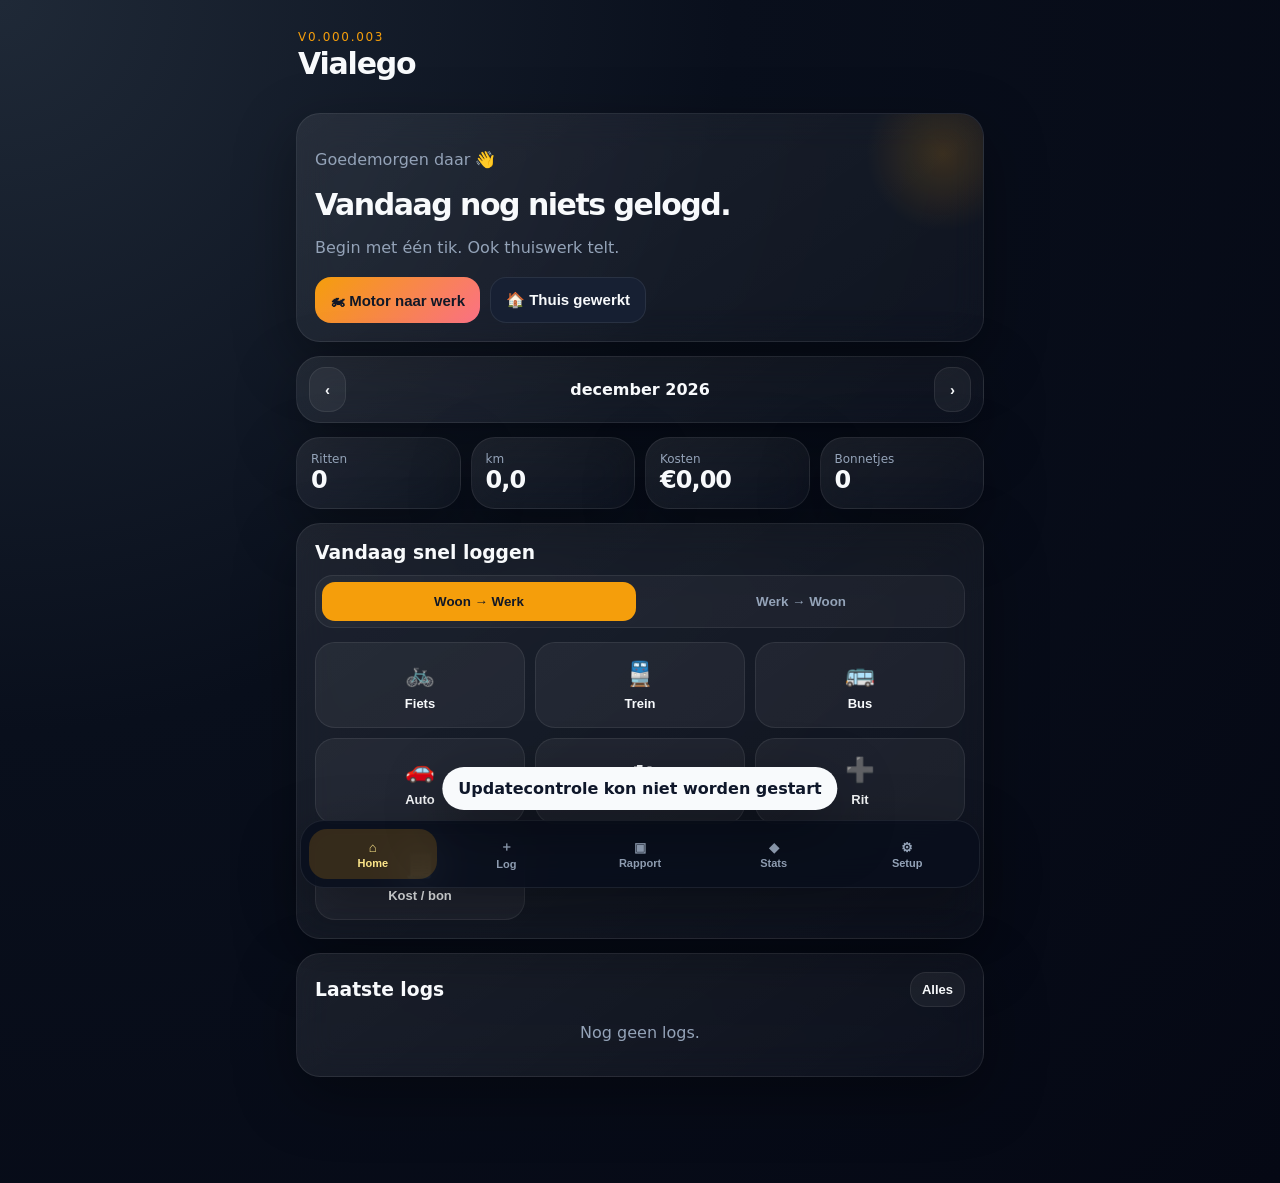
==== index.html @ 7c4173d1 "one before going to bed" ====
<!doctype html>
<html lang="nl">
<head>
  <meta charset="utf-8">
  <meta name="viewport" content="width=device-width, initial-scale=1, viewport-fit=cover">
  <meta name="theme-color" content="#111827">
  <meta name="mobile-web-app-capable" content="yes">
  <meta name="apple-mobile-web-app-capable" content="yes">
  <meta name="apple-mobile-web-app-status-bar-style" content="black-translucent">
  <meta name="apple-mobile-web-app-title" content="Vialego">
  <title>Vialego · v0.000.003</title>
  <link rel="manifest" href="manifest.json">
  <link rel="apple-touch-icon" href="icon-192-v003b.png">
  <link rel="stylesheet" href="styles.css">
</head>
<body>
  <div id="app" class="app-shell">
    <header class="topbar">
      <div>
        <p class="eyebrow">v0.000.003</p>
        <h1>Vialego</h1>
      </div>
      <button id="installBtn" class="ghost small hidden">Installeer</button>
    </header>

    <div id="updateBanner" class="update-banner hidden" role="status" aria-live="polite">
      <div><strong>Nieuwe versie beschikbaar</strong><span>Herlaad Vialego om de update te installeren.</span></div>
      <button id="applyUpdate" class="primary small" type="button">Nu updaten</button>
    </div>

    <main>
      <section id="screen-dashboard" class="screen active">
        <div class="hero card">
          <p id="greeting" class="muted">Welkom terug</p>
          <h2 id="streakText">Nog niets gelogd vandaag.</h2>
          <p id="motivation" class="muted">Log je fiets, trein, bus, auto, motor, thuiswerk of bonnetje in enkele seconden.</p>
          <div class="hero-actions">
            <button id="heroCommuteButton" class="primary quick" data-action="commute" data-mode="Motorfiets">🏍 Motor naar werk</button>
            <button class="secondary quick" data-action="workhome">🏠 Thuis gewerkt</button>
          </div>
        </div>

        <div class="month-switch card slim">
          <button id="prevMonth" class="ghost">‹</button>
          <strong id="currentMonthLabel"></strong>
          <button id="nextMonth" class="ghost">›</button>
        </div>

        <section class="grid stats-grid">
          <div class="stat card"><span>Ritten</span><strong id="statTrips">0</strong></div>
          <div class="stat card"><span id="statDistanceLabel">Km</span><strong id="statKm">0</strong></div>
          <div class="stat card"><span>Kosten</span><strong id="statCost">€0</strong></div>
          <div class="stat card"><span>Bonnetjes</span><strong id="statReceipts">0</strong></div>
        </section>

        <section class="card">
          <div class="section-head"><h3>Vandaag snel loggen</h3></div>
          <div class="commute-toggle" role="group" aria-label="Richting woon-werk">
            <button id="quickToWork" type="button" class="commute-option active">Woon → Werk</button>
            <button id="quickToHome" type="button" class="commute-option">Werk → Woon</button>
          </div>
          <div class="quick-grid">
            <button class="quick-tile quick" data-action="commute" data-mode="Fiets">🚲<span>Fiets</span></button>
            <button class="quick-tile quick" data-action="commute" data-mode="Trein">🚆<span>Trein</span></button>
            <button class="quick-tile quick" data-action="commute" data-mode="Bus">🚌<span>Bus</span></button>
            <button class="quick-tile quick" data-action="commute" data-mode="Auto">🚗<span>Auto</span></button>
            <button class="quick-tile quick" data-action="commute" data-mode="Motorfiets">🏍<span>Motor</span></button>
            <button class="quick-tile" id="openTripForm">➕<span>Rit</span></button>
            <button class="quick-tile" id="openExpenseForm">🧾<span>Kost / bon</span></button>
          </div>
        </section>

        <section class="card">
          <div class="section-head"><h3>Laatste logs</h3><button id="viewAllLogs" class="ghost small">Alles</button></div>
          <div id="recentList" class="list empty-state">Nog geen logs.</div>
        </section>
      </section>

      <section id="screen-log" class="screen">
        <div class="tabs card slim">
          <button class="tab active" data-tab="trip">Rit</button>
          <button class="tab" data-tab="expense">Kost / bon</button>
        </div>

        <form id="tripForm" class="card form active-form">
          <h2>Rit toevoegen</h2>
          <label>Datum <input type="date" id="tripDate" required></label>
          <label>Vervoer
            <select id="tripMode">
              <option>Fiets</option><option>Trein</option><option>Bus</option><option>Auto</option><option>Motorfiets</option><option>Te voet</option><option>Anders</option>
            </select>
          </label>
          <div class="route-row">
            <label>Van
              <select id="tripFromPreset"></select>
              <input id="tripFromOther" class="hidden" placeholder="Ander vertrekpunt">
            </label>
            <button id="swapRoute" type="button" class="swap-btn" aria-label="Wissel van en naar">⇄</button>
            <label>Naar
              <select id="tripToPreset"></select>
              <input id="tripToOther" class="hidden" placeholder="Andere bestemming">
            </label>
          </div>
          <label><span id="tripDistanceLabel">Kilometers</span> <input type="number" min="0" step="0.1" id="tripKm" placeholder="0"></label>
          <div class="route-calc-row"><button id="calculateRoute" type="button" class="secondary">Bereken kortste route</button><span id="routeCalcStatus" class="muted small-text">Kies vertrek, bestemming en vervoer.</span></div>
          <label>Type
            <select id="tripPurpose"><option>Woon-werk</option><option>Professioneel</option><option>Privé</option><option>Recreatief</option><option>Thuiswerk</option></select>
          </label>
          <div>
            <span class="field-label">Ticket / bewijs</span>
            <div class="file-actions">
              <label class="secondary file-label">Kies bestand<input type="file" id="tripReceiptFile" accept="image/*"></label>
              <label class="secondary file-label">Neem foto<input type="file" id="tripReceiptCamera" accept="image/*" capture="environment"></label>
            </div>
            <img id="tripReceiptPreview" class="receipt-preview hidden" alt="Voorbeeld ticket of bewijs">
          </div>
          <label>Notitie <textarea id="tripNotes" rows="3" placeholder="Optioneel"></textarea></label>
          <button id="tripSubmitButton" class="primary" type="submit">Rit opslaan</button>
        </form>

        <form id="expenseForm" class="card form">
          <h2>Kost / bonnetje</h2>
          <label>Datum <input type="date" id="expenseDate" required></label>
          <label>Categorie
            <select id="expenseCategory"><option>Brandstof</option><option>Parking</option><option>Trein</option><option>Bus/tram/metro</option><option>Boete</option><option>Onderhoud</option><option>Reparatiekosten</option><option>Motorkledij</option><option>Uitrusting</option><option>Verzekering</option><option>Belasting</option><option>Anders</option></select>
          </label>
          <label>Vervoer
            <select id="expenseMode"><option>Fiets</option><option>Trein</option><option>Bus</option><option>Auto</option><option>Motorfiets</option><option>OV</option><option>Anders</option></select>
          </label>
          <label>Bedrag <input type="number" min="0" step="0.01" id="expenseAmount" placeholder="0.00" required></label>
          <label>Type
            <select id="expensePurpose"><option>Woon-werk</option><option>Professioneel</option><option>Privé</option><option>Recreatief</option></select>
          </label>
          <div>
            <span class="field-label">Bonnetje / foto</span>
            <div class="file-actions">
              <label class="secondary file-label">Kies bestand<input type="file" id="receiptFile" accept="image/*"></label>
              <label class="secondary file-label">Neem foto<input type="file" id="receiptCamera" accept="image/*" capture="environment"></label>
            </div>
            <img id="receiptPreview" class="receipt-preview hidden" alt="Voorbeeld bonnetje">
          </div>
          <label>Notitie <textarea id="expenseNotes" rows="3" placeholder="Optioneel"></textarea></label>
          <button id="expenseSubmitButton" class="primary" type="submit">Kost opslaan</button>
        </form>
      </section>


      <section id="screen-calendar" class="screen">
        <div class="card">
          <div class="section-head"><h2>Alle registraties</h2><button id="closeCalendar" class="ghost small">Terug</button></div>
          <div class="month-switch slim"><button id="calendarPrev" class="ghost">‹</button><strong id="calendarMonthLabel"></strong><button id="calendarNext" class="ghost">›</button></div>
          <div class="calendar-weekdays"><span>Ma</span><span>Di</span><span>Wo</span><span>Do</span><span>Vr</span><span>Za</span><span>Zo</span></div>
          <div id="calendarGrid" class="calendar-grid"></div>
        </div>
        <div class="card">
          <h3 id="calendarDayTitle">Registraties</h3>
          <div id="calendarDayList" class="list empty-state">Kies een dag.</div>
        </div>
      </section>

      <section id="screen-report" class="screen">
        <div class="card">
          <h2>Maandoverzicht</h2>
          <p class="muted">Bekijk, print als PDF of mail jezelf een samenvatting. Bonnetjes worden mee opgenomen in de print/PDF.</p>
          <div class="hero-actions"><button id="printReport" class="primary">Print / PDF</button><button id="emailReport" class="secondary">Mail / deel incl. bonnetjes</button></div>
        </div>
        <article id="reportContent" class="report card"></article>
      </section>

      <section id="screen-achievements" class="screen">
        <div class="card">
          <h2>Stats</h2>
          <p class="muted">Geen badges, wel nuttige inzichten over je vervoer, kosten, bonnetjes en geschatte besparing.</p>
        </div>
        <div id="statsPanel"></div>
      </section>

      <section id="screen-settings" class="screen">
        <div class="card donate-card">
          <h3>Freeware</h3>
          <p class="muted">Vialego is freeware. Wil je de ontwikkelaar steunen, dan kan dat via een donatie.</p><p class="muted"><strong>Belangrijk:</strong> alle gegevens worden lokaal op je toestel bewaard. Studio Sampersand is niet verantwoordelijk voor dataverlies, foutieve routeberekeningen of andere ongemakken. Maak regelmatig een backup.</p>
          <div class="hero-actions"><a class="secondary donate-link" href="https://www.buymeacoffee.com/" target="_blank" rel="noopener">Buy me a coffee</a><a class="secondary donate-link" href="mailto:studiosampersand@gmail.com?subject=Vialego%20idee">Stuur een idee</a></div>
        </div>

        <form id="settingsForm" class="card form active-form">
          <h2>Setup</h2>
          <label>Naam <input id="settingName" placeholder="Sam"></label>
          <div class="two-col">
            <label>Taal
              <select id="settingLanguage"><option value="nl">Nederlands</option><option value="fr">Frans</option><option value="en">Engels</option><option value="de">Duits</option><option value="es">Spaans</option><option value="it">Italiaans</option><option value="pl">Pools</option><option value="sv">Zweeds</option><option value="no">Noors</option><option value="ch">Zwitsers</option></select>
            </label>
            <label>Afstand
              <select id="settingDistanceUnit"><option value="km">Kilometer</option><option value="mi">Miles</option></select>
            </label>
          </div>
          <label>Valuta
            <select id="settingCurrency"><option value="€">Euro (€)</option><option value="£">Britse pond (£)</option><option value="kr">Zweedse kroon (kr)</option><option value="NOK">Noorse kroon (NOK)</option></select>
          </label>
          <label>Standaard afstand woon-werk <input id="settingDistance" type="number" min="0" step="0.1"></label>
          <label>Thuis 1
            <span class="address-field"><input id="settingHome1" class="address-search" placeholder="Vul je thuisadres hier in" autocomplete="off" aria-autocomplete="list" aria-expanded="false"><span class="address-results hidden" role="listbox"></span></span>
          </label>
          <label>Thuis 2
            <span class="address-field"><input id="settingHome2" class="address-search" placeholder="Vul een tweede thuisadres in" autocomplete="off" aria-autocomplete="list" aria-expanded="false"><span class="address-results hidden" role="listbox"></span></span>
          </label>
          <label>Thuis 3
            <span class="address-field"><input id="settingHome3" class="address-search" placeholder="Vul een derde thuisadres in" autocomplete="off" aria-autocomplete="list" aria-expanded="false"><span class="address-results hidden" role="listbox"></span></span>
          </label>
          <label>Werk
            <span class="address-field"><input id="settingWork" class="address-search" placeholder="Vul je werkadres hier in" autocomplete="off" aria-autocomplete="list" aria-expanded="false"><span class="address-results hidden" role="listbox"></span></span>
          </label>
          <p class="address-help">Typ minstens 3 tekens en kies een volledig adres uit de suggesties. Je kunt ook zelf een adres invullen.</p>
          <label>Standaard vervoer
            <select id="settingMode"><option>Fiets</option><option>Trein</option><option>Bus</option><option>Auto</option><option>Motorfiets</option></select>
          </label>
          <button class="primary" type="submit">Setup opslaan</button>
        </form>

        <div class="card">
          <h3>Backup</h3>
          <p class="muted">Alles blijft lokaal op dit toestel. Maak regelmatig een backup. Verwijderen van de app of browsergegevens kan je registraties en bonnetjes wissen.</p><p id="lastBackupText" class="muted">Laatste backup: nog niet gemaakt.</p>
          <div class="hero-actions wrap"><button id="exportJson" class="secondary">Export JSON</button><label class="secondary file-label">Import JSON<input id="importJson" type="file" accept="application/json"></label><button id="clearData" class="danger">Reset</button></div>
        </div>

        <div class="card">
          <h3>Updates</h3>
          <p class="muted">De app controleert automatisch op een nieuwe service worker. Automatische app-updates zijn actief. Pushmeldingen na een GitHub-push kunnen worden gekoppeld zodra Firebase-projectgegevens zijn ingevuld.</p>
          <button id="checkUpdates" class="secondary">Check update</button>
        </div>

        <div class="card">
          <h3>Privacy</h3>
          <p class="muted">Alle data blijft op dit toestel. Niets wordt geüpload. Rapporten worden lokaal gegenereerd.</p>
        </div>
      </section>
    </main>

    <nav class="bottom-nav">
      <button class="nav active" data-screen="dashboard">⌂<span>Home</span></button>
      <button class="nav" data-screen="log">＋<span>Log</span></button>
      <button class="nav" data-screen="report">▣<span>Rapport</span></button>
      <button class="nav" data-screen="achievements">◆<span>Stats</span></button>
      <button class="nav" data-screen="settings">⚙<span>Setup</span></button>
    </nav>
  </div>
  <div id="toast" class="toast hidden"></div>
  <script src="app.js"></script>
</body>
</html>
---- styles.css ----
:root{--bg:#090f1c;--panel:#111827;--panel2:#172033;--text:#f8fafc;--muted:#94a3b8;--accent:#f59e0b;--accent2:#38bdf8;--good:#22c55e;--bad:#ef4444;--line:rgba(255,255,255,.08);--shadow:0 20px 60px rgba(0,0,0,.35);font-family:Inter,ui-sans-serif,system-ui,-apple-system,BlinkMacSystemFont,"Segoe UI",sans-serif}*{box-sizing:border-box}body{margin:0;background:radial-gradient(circle at top left,#1f2937 0,#090f1c 42%,#050814 100%);color:var(--text);min-height:100vh}.app-shell{max-width:720px;margin:0 auto;padding:18px 16px 92px}.topbar{display:flex;align-items:center;justify-content:space-between;padding:12px 2px 18px}.topbar h1{margin:0;font-size:30px;letter-spacing:-.04em}.eyebrow{margin:0 0 2px;color:var(--accent);font-size:12px;text-transform:uppercase;letter-spacing:.14em}.screen{display:none;animation:rise .24s ease}.screen.active{display:block}@keyframes rise{from{opacity:.4;transform:translateY(8px)}to{opacity:1;transform:none}}.card{background:linear-gradient(145deg,rgba(255,255,255,.08),rgba(255,255,255,.03));border:1px solid var(--line);border-radius:24px;padding:18px;margin:14px 0;box-shadow:var(--shadow);backdrop-filter:blur(18px)}.slim{padding:10px 12px}.hero{overflow:hidden;position:relative}.hero:after{content:"";position:absolute;right:-40px;top:-40px;width:160px;height:160px;border-radius:50%;background:radial-gradient(circle,var(--accent),transparent 68%);opacity:.17}.hero h2{font-size:30px;letter-spacing:-.05em;line-height:1.05;margin:8px 0}.muted{color:var(--muted);line-height:1.55}.hero-actions{display:flex;gap:10px;flex-wrap:wrap}.wrap{flex-wrap:wrap}.primary,.secondary,.ghost,.danger,.file-label{border:0;border-radius:16px;padding:13px 15px;color:var(--text);font-weight:800;cursor:pointer;font-size:15px}.primary{background:linear-gradient(135deg,var(--accent),#fb7185);color:#111827}.secondary,.file-label{background:var(--panel2);border:1px solid var(--line)}.ghost{background:rgba(255,255,255,.05);border:1px solid var(--line)}.danger{background:rgba(239,68,68,.16);color:#fecaca;border:1px solid rgba(239,68,68,.3)}.small{padding:9px 11px;font-size:13px}.hidden{display:none!important}.grid{display:grid;gap:10px}.stats-grid{grid-template-columns:repeat(4,1fr)}.stat{margin:0;padding:14px}.stat span{display:block;color:var(--muted);font-size:12px}.stat strong{font-size:24px;letter-spacing:-.04em}.month-switch{display:flex;align-items:center;justify-content:space-between}.section-head{display:flex;align-items:center;justify-content:space-between;gap:10px}.section-head h3{margin:0}.quick-route{display:grid;grid-template-columns:1fr auto 1fr;align-items:center;gap:10px;margin:12px 0 14px;padding:10px 12px;border:1px solid var(--line);border-radius:18px;background:rgba(255,255,255,.04);text-align:center}.quick-route strong{overflow:hidden;text-overflow:ellipsis;white-space:nowrap}.swap-btn{border:1px solid var(--line);border-radius:14px;background:var(--panel2);color:var(--text);min-width:44px;height:44px;font-size:22px;font-weight:900;cursor:pointer}.quick-grid{display:grid;grid-template-columns:repeat(3,1fr);gap:10px}.quick-tile{min-height:86px;border:1px solid var(--line);border-radius:20px;background:rgba(255,255,255,.05);color:var(--text);font-size:24px;font-weight:800;display:flex;flex-direction:column;align-items:center;justify-content:center;gap:8px}.quick-tile span{font-size:13px}.list{display:grid;gap:10px}.log-row{display:flex;align-items:center;justify-content:space-between;gap:12px;padding:12px;border-radius:18px;background:rgba(255,255,255,.045);border:1px solid var(--line)}.log-row strong{display:block}.log-row small{color:var(--muted)}.pill{padding:7px 10px;border-radius:999px;background:rgba(245,158,11,.14);color:#fde68a;font-size:12px;font-weight:800}.empty-state{color:var(--muted);padding:16px;text-align:center}.tabs{display:flex;gap:8px}.tab{flex:1;border:0;border-radius:14px;background:transparent;color:var(--muted);padding:12px;font-weight:800}.tab.active{background:var(--accent);color:#111827}.form{display:none}.active-form{display:grid;gap:12px}.form h2{margin:0 0 6px}label{display:grid;gap:7px;color:var(--muted);font-size:13px;font-weight:750}input,select,textarea{width:100%;border:1px solid var(--line);border-radius:15px;background:rgba(0,0,0,.24);color:var(--text);padding:13px;font:inherit;outline:none}textarea{resize:vertical}.two-col{display:grid;grid-template-columns:1fr 1fr;gap:10px}.receipt-preview{width:100%;max-height:220px;object-fit:cover;border-radius:18px;border:1px solid var(--line)}.report h2,.report h3{margin-bottom:4px}.report-table{width:100%;border-collapse:collapse;font-size:13px}.report-table th,.report-table td{padding:8px;border-bottom:1px solid var(--line);text-align:left}.badge-grid{display:grid;grid-template-columns:repeat(2,1fr);gap:12px}.badge{padding:16px;border-radius:22px;border:1px solid var(--line);background:rgba(255,255,255,.05)}.badge.locked{opacity:.45}.badge .icon{font-size:30px}.badge strong{display:block;margin-top:8px}.bottom-nav{position:fixed;left:50%;bottom:12px;transform:translateX(-50%);width:min(680px,calc(100% - 24px));display:grid;grid-template-columns:repeat(5,1fr);gap:6px;background:rgba(9,15,28,.86);border:1px solid var(--line);border-radius:24px;padding:8px;backdrop-filter:blur(20px);box-shadow:var(--shadow)}.nav{border:0;background:transparent;color:var(--muted);border-radius:18px;padding:9px 4px;font-weight:800}.nav.active{background:rgba(245,158,11,.18);color:#fde68a}.nav span{display:block;font-size:11px;margin-top:2px}.toast{position:fixed;left:50%;bottom:90px;transform:translateX(-50%);background:#f8fafc;color:#0f172a;padding:12px 16px;border-radius:999px;font-weight:900;box-shadow:var(--shadow);z-index:10}.file-label input{display:none}@media(max-width:520px){.app-shell{padding-left:12px;padding-right:12px}.stats-grid{grid-template-columns:repeat(2,1fr)}.quick-grid{grid-template-columns:repeat(2,1fr)}.two-col{grid-template-columns:1fr}.hero h2{font-size:26px}.badge-grid{grid-template-columns:1fr}}@media print{body{background:#fff;color:#111}.topbar,.bottom-nav,#screen-dashboard,#screen-log,#screen-achievements,#screen-settings,.card:not(.report){display:none!important}.app-shell{max-width:none;padding:0}.screen{display:block}.report{display:block!important;background:#fff;color:#111;box-shadow:none;border:0}.report *{color:#111!important}.report-table th,.report-table td{border-color:#ddd}}

.route-row{display:grid;grid-template-columns:1fr auto 1fr;gap:10px;align-items:end}.swap-btn{width:48px;height:48px;border-radius:999px;border:1px solid var(--line);background:rgba(245,158,11,.16);color:#fde68a;font-size:24px;font-weight:900;cursor:pointer}.row-actions{display:flex;align-items:center;gap:8px;flex-wrap:wrap;justify-content:flex-end}.bar-row{display:grid;grid-template-columns:110px 1fr 42px;align-items:center;gap:10px;margin:12px 0}.bar{height:12px;background:rgba(255,255,255,.08);border-radius:999px;overflow:hidden}.bar i{display:block;height:100%;background:linear-gradient(90deg,var(--accent),var(--accent2));border-radius:999px}.receipt-report{display:grid;grid-template-columns:repeat(2,1fr);gap:12px}.receipt-block{break-inside:avoid;padding:10px;border:1px solid var(--line);border-radius:16px;background:rgba(255,255,255,.035)}.receipt-block img{width:100%;max-height:280px;object-fit:contain;border-radius:12px;margin-top:8px;background:#fff}.donate-link{display:inline-flex;text-decoration:none}.toast button{margin-left:10px;border:0;border-radius:999px;padding:8px 10px;background:#111827;color:#fff;font-weight:900}@media(max-width:520px){.route-row{grid-template-columns:1fr}.swap-btn{width:100%}.receipt-report{grid-template-columns:1fr}.bar-row{grid-template-columns:90px 1fr 36px}.row-actions{justify-content:flex-start}}@media print{.receipt-report{grid-template-columns:repeat(2,1fr)}.receipt-block{border-color:#ddd;background:#fff}.receipt-block img{max-height:240px}}

:root{--chart-0:#f59e0b;--chart-1:#38bdf8;--chart-2:#22c55e;--chart-3:#fb7185;--chart-4:#a78bfa;--chart-5:#facc15}.chart-wrap{display:grid;grid-template-columns:190px 1fr;gap:24px;align-items:center}.pie{width:180px;aspect-ratio:1;border-radius:50%;display:grid;place-items:center;position:relative;margin:auto}.pie:after{content:"";position:absolute;inset:30px;border-radius:50%;background:#151d2c;border:1px solid var(--line)}.pie span{position:relative;z-index:1;font-size:24px;font-weight:900;text-align:center}.pie small{display:block;font-size:11px;color:var(--muted)}.empty-pie{background:rgba(255,255,255,.06)}@media(max-width:600px){.chart-wrap{grid-template-columns:1fr}.pie{width:160px}}
.address-field{position:relative;display:block}.address-results{position:absolute;z-index:40;left:0;right:0;top:calc(100% + 6px);display:grid;background:#111827;border:1px solid var(--line);border-radius:15px;box-shadow:var(--shadow);overflow:hidden}.address-option{appearance:none;border:0;border-bottom:1px solid var(--line);background:transparent;color:var(--text);padding:12px 13px;text-align:left;font:inherit;cursor:pointer}.address-option:last-child{border-bottom:0}.address-option:hover,.address-option:focus{background:rgba(245,158,11,.14);outline:none}.address-option small{display:block;margin-top:3px;color:var(--muted);font-size:11px}.address-help{margin:-2px 0 2px;color:var(--muted);font-size:12px;line-height:1.45}.address-searching{position:absolute;right:13px;top:50%;transform:translateY(-50%);color:var(--muted);font-size:11px;pointer-events:none}
.commute-toggle{display:grid;grid-template-columns:1fr 1fr;gap:8px;margin:12px 0 14px;padding:6px;border:1px solid var(--line);border-radius:18px;background:rgba(255,255,255,.04)}.commute-option{border:0;border-radius:13px;padding:12px 10px;background:transparent;color:var(--muted);font-weight:900;cursor:pointer}.commute-option.active{background:var(--accent);color:#111827}.file-actions{display:flex;gap:10px;flex-wrap:wrap;margin-top:7px}.field-label{display:block;color:var(--muted);font-size:13px;font-weight:750}.file-actions .file-label{display:inline-flex;align-items:center}.log-row>div:first-child{min-width:0}.row-actions .edit-log{white-space:nowrap}@media(max-width:520px){.commute-toggle{grid-template-columns:1fr 1fr}.file-actions{display:grid;grid-template-columns:1fr 1fr}.file-actions .file-label{justify-content:center}.log-row{align-items:flex-start}.row-actions{justify-content:flex-end}}
.route-calc-row{display:flex;align-items:center;gap:10px;flex-wrap:wrap}.small-text{font-size:12px}.calendar-weekdays,.calendar-grid{display:grid;grid-template-columns:repeat(7,1fr);gap:7px}.calendar-weekdays{margin:12px 0 7px;color:var(--muted);font-size:11px;font-weight:800;text-align:center}.calendar-day{aspect-ratio:1;border:1px solid var(--line);border-radius:14px;background:rgba(255,255,255,.025);color:rgba(248,250,252,.35);display:flex;flex-direction:column;align-items:center;justify-content:center;gap:2px;font-weight:800;cursor:pointer}.calendar-day.filled{background:linear-gradient(135deg,rgba(245,158,11,.9),rgba(251,113,133,.75));color:#111827;border-color:transparent}.calendar-day.today{outline:2px solid var(--accent2);outline-offset:2px}.calendar-day.selected{box-shadow:0 0 0 3px rgba(248,250,252,.9) inset}.calendar-day.blank{visibility:hidden}.calendar-count{font-size:10px}.route-calc-row .secondary[disabled]{opacity:.55;cursor:wait}@media(max-width:520px){.calendar-weekdays,.calendar-grid{gap:5px}.calendar-day{border-radius:11px;font-size:12px}}
.update-banner{position:sticky;top:8px;z-index:30;display:flex;align-items:center;justify-content:space-between;gap:12px;margin:0 0 14px;padding:12px 14px;border:1px solid rgba(245,158,11,.35);border-radius:18px;background:linear-gradient(135deg,rgba(245,158,11,.22),rgba(251,113,133,.14)),#111827;box-shadow:0 16px 40px rgba(0,0,0,.35)}.update-banner div{display:grid;gap:2px}.update-banner strong{font-size:14px}.update-banner span{color:var(--muted);font-size:12px;line-height:1.35}@media(max-width:520px){.update-banner{align-items:flex-start}.update-banner .primary{white-space:nowrap}}
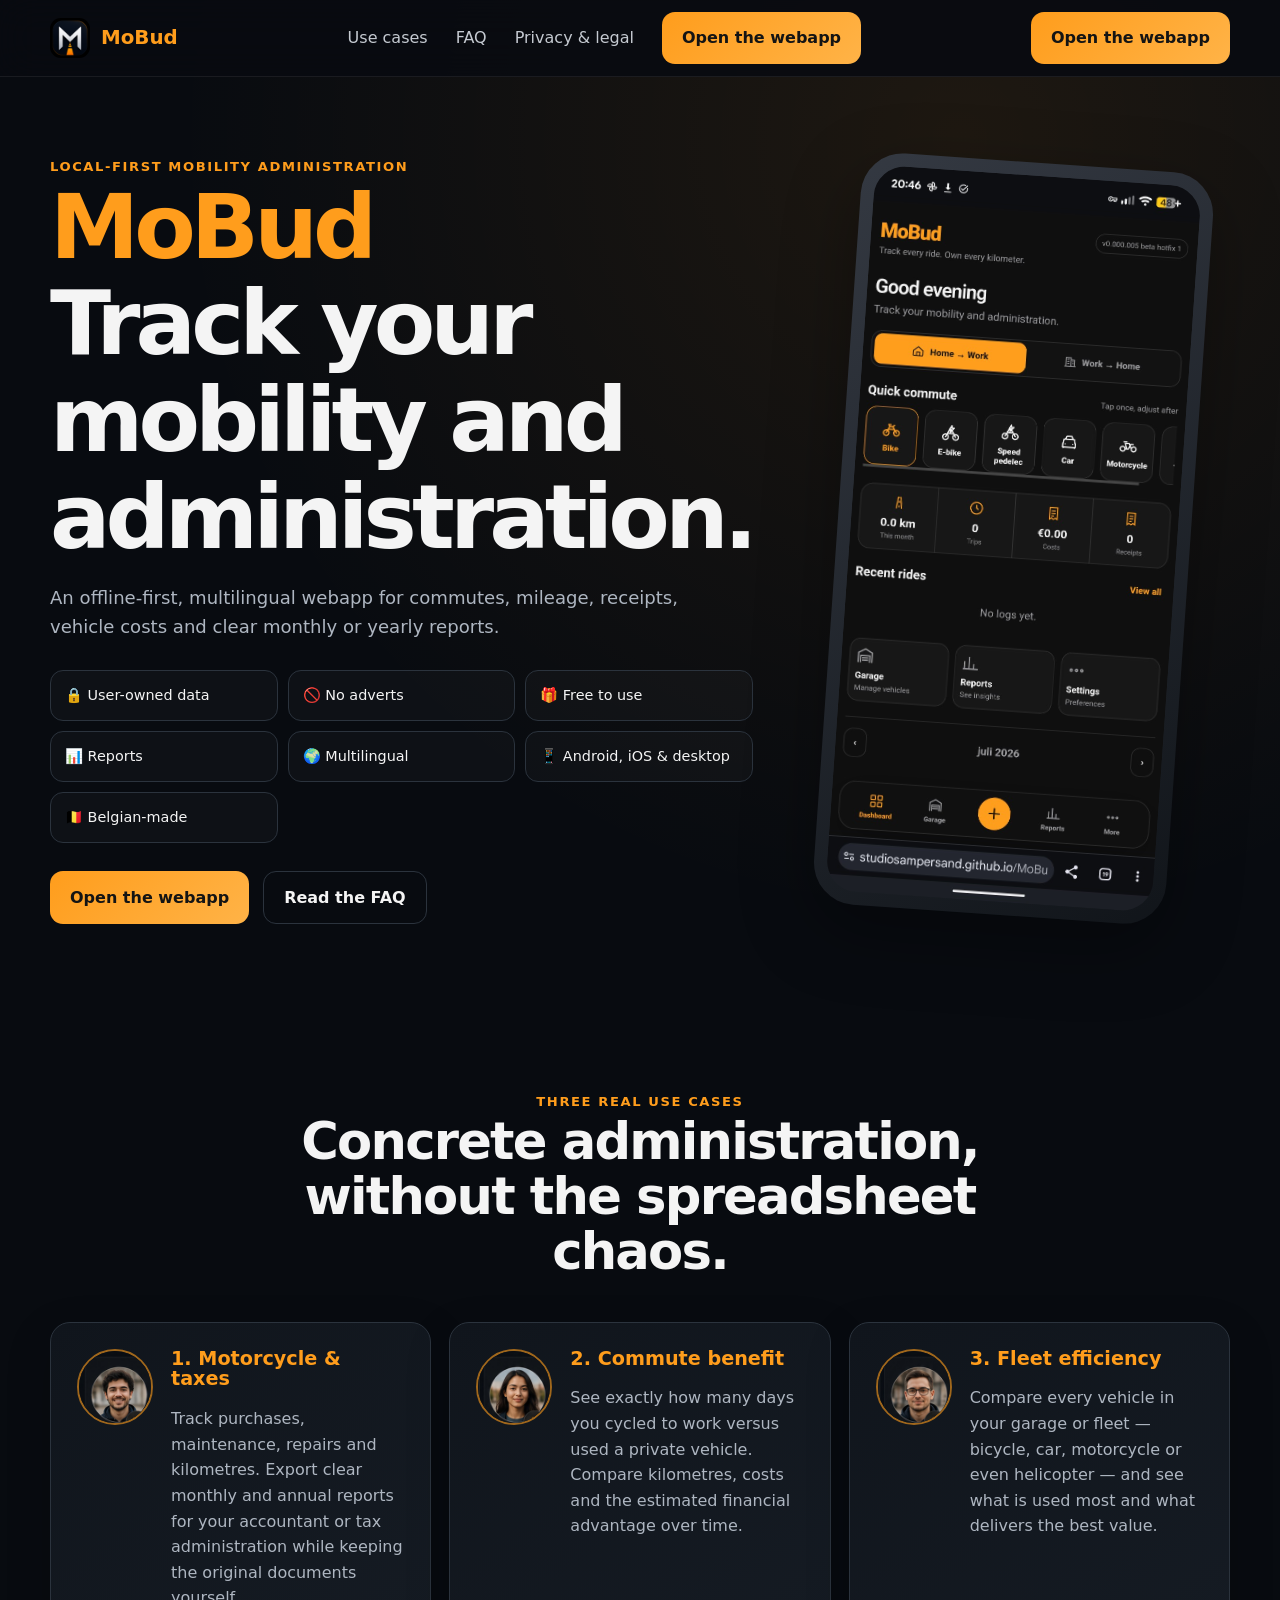
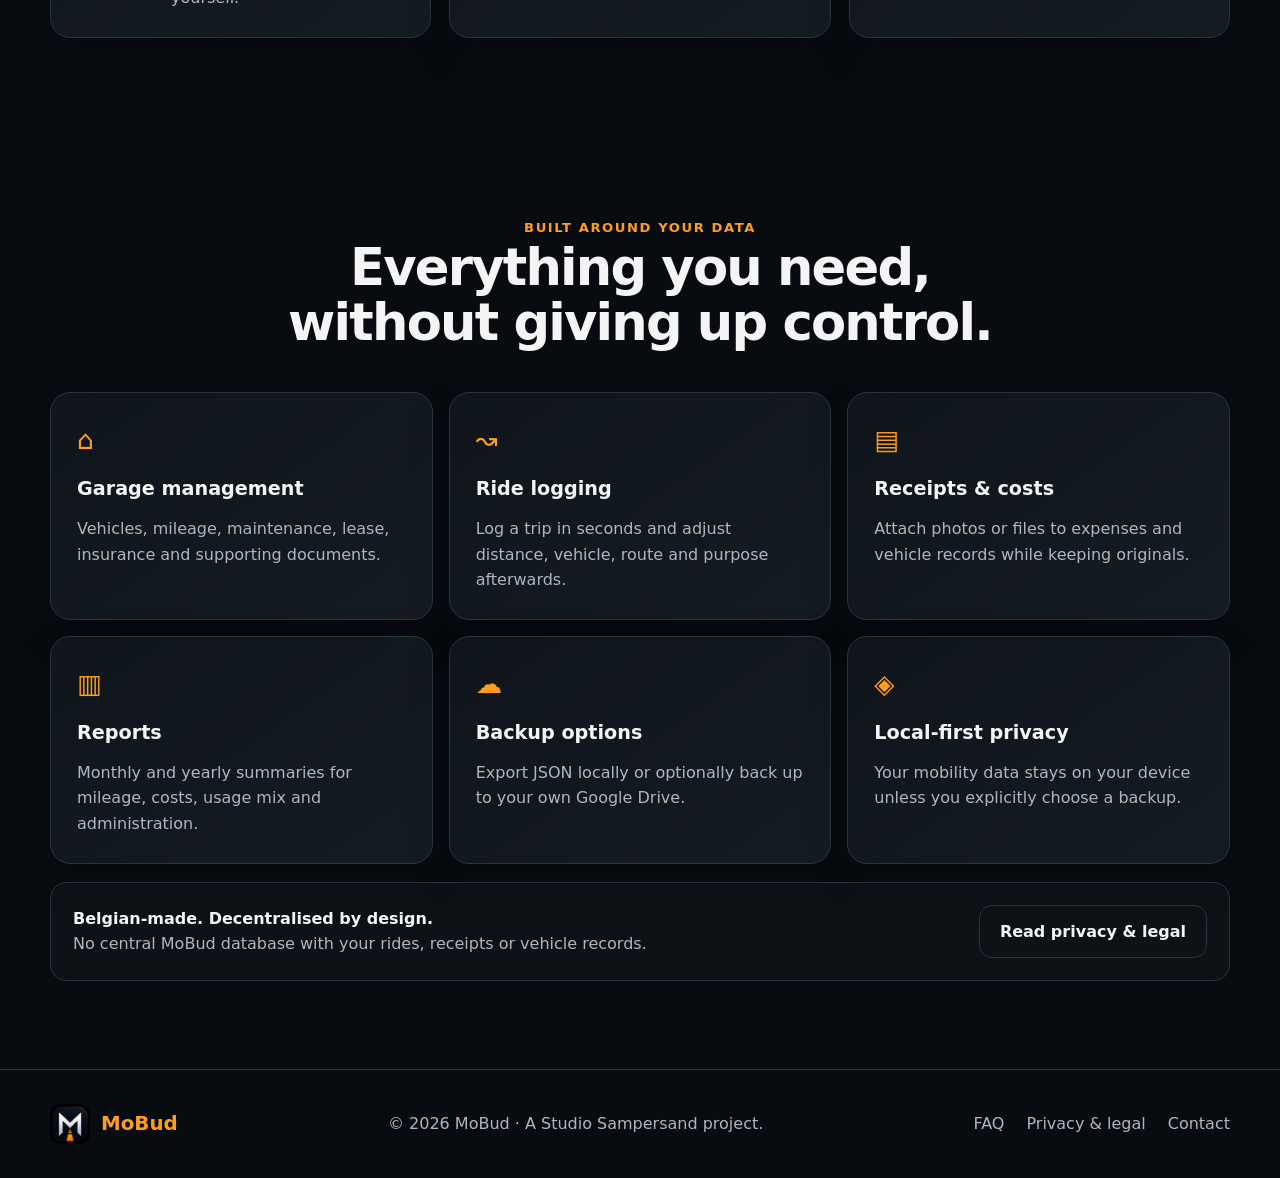
==== commit 2b5ee39c: "v0.000.007 final Aangepaste hierarchy en toevoegen marketing/legal/faq pages" ====
--- a/index.html
+++ b/index.html
@@ -1,249 +1,65 @@
-<!doctype html>
-<html lang="nl">
-<head>
-  <meta charset="utf-8">
-  <meta name="viewport" content="width=device-width, initial-scale=1, viewport-fit=cover">
-  <meta name="theme-color" content="#111827">
-  <meta name="mobile-web-app-capable" content="yes">
-  <meta name="apple-mobile-web-app-capable" content="yes">
-  <meta name="apple-mobile-web-app-status-bar-style" content="black-translucent">
-  <meta name="apple-mobile-web-app-title" content="Vialego">
-  <title>Vialego · v0.000.003</title>
-  <link rel="manifest" href="manifest.json">
-  <link rel="apple-touch-icon" href="icon-192-v003b.png">
-  <link rel="stylesheet" href="styles.css">
-</head>
-<body>
-  <div id="app" class="app-shell">
-    <header class="topbar">
-      <div>
-        <p class="eyebrow">v0.000.003</p>
-        <h1>Vialego</h1>
-      </div>
-      <button id="installBtn" class="ghost small hidden">Installeer</button>
-    </header>
+<!doctype html><html lang="en"><head>
+<meta charset="utf-8"><meta name="viewport" content="width=device-width,initial-scale=1,viewport-fit=cover">
+<meta name="theme-color" content="#080b10"><title>MoBud · Track your mobility and administration</title>
+<meta name="description" content="A free, ad-free, local-first webapp for tracking mobility, mileage, receipts and reports.">
+<link rel="icon" href="/assets/mobud-icon.png"><link rel="apple-touch-icon" href="/app/icon-192-v005.png"><link rel="manifest" href="/app/manifest.json"><link rel="stylesheet" href="/assets/site.css"></head><body>
 
-    <div id="updateBanner" class="update-banner hidden" role="status" aria-live="polite">
-      <div><strong>Nieuwe versie beschikbaar</strong><span>Herlaad Vialego om de update te installeren.</span></div>
-      <button id="applyUpdate" class="primary small" type="button">Nu updaten</button>
+<header class="site-header">
+  <div class="site-shell navbar">
+    <a class="brand" href="/"><img src="/assets/mobud-icon.png" alt=""><span>MoBud</span></a>
+    <nav class="nav-links">
+      <a href="/#use-cases">Use cases</a>
+      <a href="/faq/" >FAQ</a>
+      <a href="/legal/" >Privacy & legal</a>
+      <a class="cta" href="/app/">Open the webapp</a>
+    </nav>
+    <a class="cta desktop-cta" href="/app/">Open the webapp</a>
+    <button class="menu-toggle" aria-label="Open menu">☰</button>
+  </div>
+</header>
+<main>
+<section class="site-shell hero">
+  <div>
+    <span class="eyebrow">Local-first mobility administration</span>
+    <h1><span style="color:var(--accent)">MoBud</span><br>Track your mobility and administration.</h1>
+    <p>An offline-first, multilingual webapp for commutes, mileage, receipts, vehicle costs and clear monthly or yearly reports.</p>
+    <div class="usp-grid">
+      <div class="usp">🔒 User-owned data</div><div class="usp">🚫 No adverts</div><div class="usp">🎁 Free to use</div>
+      <div class="usp">📊 Reports</div><div class="usp">🌍 Multilingual</div><div class="usp">📱 Android, iOS & desktop</div><div class="usp">🇧🇪 Belgian-made</div>
     </div>
-
-    <main>
-      <section id="screen-dashboard" class="screen active">
-        <div class="hero card">
-          <p id="greeting" class="muted">Welkom terug</p>
-          <h2 id="streakText">Nog niets gelogd vandaag.</h2>
-          <p id="motivation" class="muted">Log je fiets, trein, bus, auto, motor, thuiswerk of bonnetje in enkele seconden.</p>
-          <div class="hero-actions">
-            <button id="heroCommuteButton" class="primary quick" data-action="commute" data-mode="Motorfiets">🏍 Motor naar werk</button>
-            <button class="secondary quick" data-action="workhome">🏠 Thuis gewerkt</button>
-          </div>
-        </div>
-
-        <div class="month-switch card slim">
-          <button id="prevMonth" class="ghost">‹</button>
-          <strong id="currentMonthLabel"></strong>
-          <button id="nextMonth" class="ghost">›</button>
-        </div>
-
-        <section class="grid stats-grid">
-          <div class="stat card"><span>Ritten</span><strong id="statTrips">0</strong></div>
-          <div class="stat card"><span id="statDistanceLabel">Km</span><strong id="statKm">0</strong></div>
-          <div class="stat card"><span>Kosten</span><strong id="statCost">€0</strong></div>
-          <div class="stat card"><span>Bonnetjes</span><strong id="statReceipts">0</strong></div>
-        </section>
-
-        <section class="card">
-          <div class="section-head"><h3>Vandaag snel loggen</h3></div>
-          <div class="commute-toggle" role="group" aria-label="Richting woon-werk">
-            <button id="quickToWork" type="button" class="commute-option active">Woon → Werk</button>
-            <button id="quickToHome" type="button" class="commute-option">Werk → Woon</button>
-          </div>
-          <div class="quick-grid">
-            <button class="quick-tile quick" data-action="commute" data-mode="Fiets">🚲<span>Fiets</span></button>
-            <button class="quick-tile quick" data-action="commute" data-mode="Trein">🚆<span>Trein</span></button>
-            <button class="quick-tile quick" data-action="commute" data-mode="Bus">🚌<span>Bus</span></button>
-            <button class="quick-tile quick" data-action="commute" data-mode="Auto">🚗<span>Auto</span></button>
-            <button class="quick-tile quick" data-action="commute" data-mode="Motorfiets">🏍<span>Motor</span></button>
-            <button class="quick-tile" id="openTripForm">➕<span>Rit</span></button>
-            <button class="quick-tile" id="openExpenseForm">🧾<span>Kost / bon</span></button>
-          </div>
-        </section>
-
-        <section class="card">
-          <div class="section-head"><h3>Laatste logs</h3><button id="viewAllLogs" class="ghost small">Alles</button></div>
-          <div id="recentList" class="list empty-state">Nog geen logs.</div>
-        </section>
-      </section>
-
-      <section id="screen-log" class="screen">
-        <div class="tabs card slim">
-          <button class="tab active" data-tab="trip">Rit</button>
-          <button class="tab" data-tab="expense">Kost / bon</button>
-        </div>
-
-        <form id="tripForm" class="card form active-form">
-          <h2>Rit toevoegen</h2>
-          <label>Datum <input type="date" id="tripDate" required></label>
-          <label>Vervoer
-            <select id="tripMode">
-              <option>Fiets</option><option>Trein</option><option>Bus</option><option>Auto</option><option>Motorfiets</option><option>Te voet</option><option>Anders</option>
-            </select>
-          </label>
-          <div class="route-row">
-            <label>Van
-              <select id="tripFromPreset"></select>
-              <input id="tripFromOther" class="hidden" placeholder="Ander vertrekpunt">
-            </label>
-            <button id="swapRoute" type="button" class="swap-btn" aria-label="Wissel van en naar">⇄</button>
-            <label>Naar
-              <select id="tripToPreset"></select>
-              <input id="tripToOther" class="hidden" placeholder="Andere bestemming">
-            </label>
-          </div>
-          <label><span id="tripDistanceLabel">Kilometers</span> <input type="number" min="0" step="0.1" id="tripKm" placeholder="0"></label>
-          <div class="route-calc-row"><button id="calculateRoute" type="button" class="secondary">Bereken kortste route</button><span id="routeCalcStatus" class="muted small-text">Kies vertrek, bestemming en vervoer.</span></div>
-          <label>Type
-            <select id="tripPurpose"><option>Woon-werk</option><option>Professioneel</option><option>Privé</option><option>Recreatief</option><option>Thuiswerk</option></select>
-          </label>
-          <div>
-            <span class="field-label">Ticket / bewijs</span>
-            <div class="file-actions">
-              <label class="secondary file-label">Kies bestand<input type="file" id="tripReceiptFile" accept="image/*"></label>
-              <label class="secondary file-label">Neem foto<input type="file" id="tripReceiptCamera" accept="image/*" capture="environment"></label>
-            </div>
-            <img id="tripReceiptPreview" class="receipt-preview hidden" alt="Voorbeeld ticket of bewijs">
-          </div>
-          <label>Notitie <textarea id="tripNotes" rows="3" placeholder="Optioneel"></textarea></label>
-          <button id="tripSubmitButton" class="primary" type="submit">Rit opslaan</button>
-        </form>
-
-        <form id="expenseForm" class="card form">
-          <h2>Kost / bonnetje</h2>
-          <label>Datum <input type="date" id="expenseDate" required></label>
-          <label>Categorie
-            <select id="expenseCategory"><option>Brandstof</option><option>Parking</option><option>Trein</option><option>Bus/tram/metro</option><option>Boete</option><option>Onderhoud</option><option>Reparatiekosten</option><option>Motorkledij</option><option>Uitrusting</option><option>Verzekering</option><option>Belasting</option><option>Anders</option></select>
-          </label>
-          <label>Vervoer
-            <select id="expenseMode"><option>Fiets</option><option>Trein</option><option>Bus</option><option>Auto</option><option>Motorfiets</option><option>OV</option><option>Anders</option></select>
-          </label>
-          <label>Bedrag <input type="number" min="0" step="0.01" id="expenseAmount" placeholder="0.00" required></label>
-          <label>Type
-            <select id="expensePurpose"><option>Woon-werk</option><option>Professioneel</option><option>Privé</option><option>Recreatief</option></select>
-          </label>
-          <div>
-            <span class="field-label">Bonnetje / foto</span>
-            <div class="file-actions">
-              <label class="secondary file-label">Kies bestand<input type="file" id="receiptFile" accept="image/*"></label>
-              <label class="secondary file-label">Neem foto<input type="file" id="receiptCamera" accept="image/*" capture="environment"></label>
-            </div>
-            <img id="receiptPreview" class="receipt-preview hidden" alt="Voorbeeld bonnetje">
-          </div>
-          <label>Notitie <textarea id="expenseNotes" rows="3" placeholder="Optioneel"></textarea></label>
-          <button id="expenseSubmitButton" class="primary" type="submit">Kost opslaan</button>
-        </form>
-      </section>
-
-
-      <section id="screen-calendar" class="screen">
-        <div class="card">
-          <div class="section-head"><h2>Alle registraties</h2><button id="closeCalendar" class="ghost small">Terug</button></div>
-          <div class="month-switch slim"><button id="calendarPrev" class="ghost">‹</button><strong id="calendarMonthLabel"></strong><button id="calendarNext" class="ghost">›</button></div>
-          <div class="calendar-weekdays"><span>Ma</span><span>Di</span><span>Wo</span><span>Do</span><span>Vr</span><span>Za</span><span>Zo</span></div>
-          <div id="calendarGrid" class="calendar-grid"></div>
-        </div>
-        <div class="card">
-          <h3 id="calendarDayTitle">Registraties</h3>
-          <div id="calendarDayList" class="list empty-state">Kies een dag.</div>
-        </div>
-      </section>
-
-      <section id="screen-report" class="screen">
-        <div class="card">
-          <h2>Maandoverzicht</h2>
-          <p class="muted">Bekijk, print als PDF of mail jezelf een samenvatting. Bonnetjes worden mee opgenomen in de print/PDF.</p>
-          <div class="hero-actions"><button id="printReport" class="primary">Print / PDF</button><button id="emailReport" class="secondary">Mail / deel incl. bonnetjes</button></div>
-        </div>
-        <article id="reportContent" class="report card"></article>
-      </section>
-
-      <section id="screen-achievements" class="screen">
-        <div class="card">
-          <h2>Stats</h2>
-          <p class="muted">Geen badges, wel nuttige inzichten over je vervoer, kosten, bonnetjes en geschatte besparing.</p>
-        </div>
-        <div id="statsPanel"></div>
-      </section>
-
-      <section id="screen-settings" class="screen">
-        <div class="card donate-card">
-          <h3>Freeware</h3>
-          <p class="muted">Vialego is freeware. Wil je de ontwikkelaar steunen, dan kan dat via een donatie.</p><p class="muted"><strong>Belangrijk:</strong> alle gegevens worden lokaal op je toestel bewaard. Studio Sampersand is niet verantwoordelijk voor dataverlies, foutieve routeberekeningen of andere ongemakken. Maak regelmatig een backup.</p>
-          <div class="hero-actions"><a class="secondary donate-link" href="https://www.buymeacoffee.com/" target="_blank" rel="noopener">Buy me a coffee</a><a class="secondary donate-link" href="mailto:studiosampersand@gmail.com?subject=Vialego%20idee">Stuur een idee</a></div>
-        </div>
-
-        <form id="settingsForm" class="card form active-form">
-          <h2>Setup</h2>
-          <label>Naam <input id="settingName" placeholder="Sam"></label>
-          <div class="two-col">
-            <label>Taal
-              <select id="settingLanguage"><option value="nl">Nederlands</option><option value="fr">Frans</option><option value="en">Engels</option><option value="de">Duits</option><option value="es">Spaans</option><option value="it">Italiaans</option><option value="pl">Pools</option><option value="sv">Zweeds</option><option value="no">Noors</option><option value="ch">Zwitsers</option></select>
-            </label>
-            <label>Afstand
-              <select id="settingDistanceUnit"><option value="km">Kilometer</option><option value="mi">Miles</option></select>
-            </label>
-          </div>
-          <label>Valuta
-            <select id="settingCurrency"><option value="€">Euro (€)</option><option value="£">Britse pond (£)</option><option value="kr">Zweedse kroon (kr)</option><option value="NOK">Noorse kroon (NOK)</option></select>
-          </label>
-          <label>Standaard afstand woon-werk <input id="settingDistance" type="number" min="0" step="0.1"></label>
-          <label>Thuis 1
-            <span class="address-field"><input id="settingHome1" class="address-search" placeholder="Vul je thuisadres hier in" autocomplete="off" aria-autocomplete="list" aria-expanded="false"><span class="address-results hidden" role="listbox"></span></span>
-          </label>
-          <label>Thuis 2
-            <span class="address-field"><input id="settingHome2" class="address-search" placeholder="Vul een tweede thuisadres in" autocomplete="off" aria-autocomplete="list" aria-expanded="false"><span class="address-results hidden" role="listbox"></span></span>
-          </label>
-          <label>Thuis 3
-            <span class="address-field"><input id="settingHome3" class="address-search" placeholder="Vul een derde thuisadres in" autocomplete="off" aria-autocomplete="list" aria-expanded="false"><span class="address-results hidden" role="listbox"></span></span>
-          </label>
-          <label>Werk
-            <span class="address-field"><input id="settingWork" class="address-search" placeholder="Vul je werkadres hier in" autocomplete="off" aria-autocomplete="list" aria-expanded="false"><span class="address-results hidden" role="listbox"></span></span>
-          </label>
-          <p class="address-help">Typ minstens 3 tekens en kies een volledig adres uit de suggesties. Je kunt ook zelf een adres invullen.</p>
-          <label>Standaard vervoer
-            <select id="settingMode"><option>Fiets</option><option>Trein</option><option>Bus</option><option>Auto</option><option>Motorfiets</option></select>
-          </label>
-          <button class="primary" type="submit">Setup opslaan</button>
-        </form>
-
-        <div class="card">
-          <h3>Backup</h3>
-          <p class="muted">Alles blijft lokaal op dit toestel. Maak regelmatig een backup. Verwijderen van de app of browsergegevens kan je registraties en bonnetjes wissen.</p><p id="lastBackupText" class="muted">Laatste backup: nog niet gemaakt.</p>
-          <div class="hero-actions wrap"><button id="exportJson" class="secondary">Export JSON</button><label class="secondary file-label">Import JSON<input id="importJson" type="file" accept="application/json"></label><button id="clearData" class="danger">Reset</button></div>
-        </div>
-
-        <div class="card">
-          <h3>Updates</h3>
-          <p class="muted">De app controleert automatisch op een nieuwe service worker. Automatische app-updates zijn actief. Pushmeldingen na een GitHub-push kunnen worden gekoppeld zodra Firebase-projectgegevens zijn ingevuld.</p>
-          <button id="checkUpdates" class="secondary">Check update</button>
-        </div>
-
-        <div class="card">
-          <h3>Privacy</h3>
-          <p class="muted">Alle data blijft op dit toestel. Niets wordt geüpload. Rapporten worden lokaal gegenereerd.</p>
-        </div>
-      </section>
-    </main>
-
-    <nav class="bottom-nav">
-      <button class="nav active" data-screen="dashboard">⌂<span>Home</span></button>
-      <button class="nav" data-screen="log">＋<span>Log</span></button>
-      <button class="nav" data-screen="report">▣<span>Rapport</span></button>
-      <button class="nav" data-screen="achievements">◆<span>Stats</span></button>
-      <button class="nav" data-screen="settings">⚙<span>Setup</span></button>
-    </nav>
+    <div class="hero-actions"><a class="cta" href="/app/">Open the webapp</a><a class="cta secondary" href="/faq/">Read the FAQ</a></div>
   </div>
-  <div id="toast" class="toast hidden"></div>
-  <script src="app.js"></script>
-</body>
-</html>
+  <div class="phone-stage"><div class="phone"><div class="phone-screen"><img src="/assets/app-dashboard.png" alt="MoBud dashboard screenshot"></div></div></div>
+</section>
+<section class="section" id="use-cases">
+  <div class="site-shell">
+    <div class="section-heading"><span class="eyebrow">Three real use cases</span><h2>Concrete administration, without the spreadsheet chaos.</h2></div>
+    <div class="cards-3">
+      <article class="card usecase"><img class="avatar" src="/assets/avatar-1.jpg" alt=""><div><h3>1. Motorcycle & taxes</h3><p>Track purchases, maintenance, repairs and kilometres. Export clear monthly and annual reports for your accountant or tax administration while keeping the original documents yourself.</p></div></article>
+      <article class="card usecase"><img class="avatar" src="/assets/avatar-2.jpg" alt=""><div><h3>2. Commute benefit</h3><p>See exactly how many days you cycled to work versus used a private vehicle. Compare kilometres, costs and the estimated financial advantage over time.</p></div></article>
+      <article class="card usecase"><img class="avatar" src="/assets/avatar-3.jpg" alt=""><div><h3>3. Fleet efficiency</h3><p>Compare every vehicle in your garage or fleet — bicycle, car, motorcycle or even helicopter — and see what is used most and what delivers the best value.</p></div></article>
+    </div>
+  </div>
+</section>
+<section class="section">
+  <div class="site-shell">
+    <div class="section-heading"><span class="eyebrow">Built around your data</span><h2>Everything you need, without giving up control.</h2></div>
+    <div class="feature-grid">
+      <article class="card feature"><div class="feature-icon">⌂</div><h3>Garage management</h3><p>Vehicles, mileage, maintenance, lease, insurance and supporting documents.</p></article>
+      <article class="card feature"><div class="feature-icon">↝</div><h3>Ride logging</h3><p>Log a trip in seconds and adjust distance, vehicle, route and purpose afterwards.</p></article>
+      <article class="card feature"><div class="feature-icon">▤</div><h3>Receipts & costs</h3><p>Attach photos or files to expenses and vehicle records while keeping originals.</p></article>
+      <article class="card feature"><div class="feature-icon">▥</div><h3>Reports</h3><p>Monthly and yearly summaries for mileage, costs, usage mix and administration.</p></article>
+      <article class="card feature"><div class="feature-icon">☁</div><h3>Backup options</h3><p>Export JSON locally or optionally back up to your own Google Drive.</p></article>
+      <article class="card feature"><div class="feature-icon">◈</div><h3>Local-first privacy</h3><p>Your mobility data stays on your device unless you explicitly choose a backup.</p></article>
+    </div>
+    <div class="privacy-strip"><div><strong>Belgian-made. Decentralised by design.</strong><br><span style="color:var(--muted)">No central MoBud database with your rides, receipts or vehicle records.</span></div><a class="cta secondary" href="/legal/">Read privacy & legal</a></div>
+  </div>
+</section>
+</main>
+<footer class="site-footer">
+  <div class="site-shell footer-row">
+    <a class="brand" href="/"><img src="/assets/mobud-icon.png" alt=""><span>MoBud</span></a>
+    <span>© 2026 MoBud · A Studio Sampersand project.</span>
+    <div class="footer-links"><a href="/faq/">FAQ</a><a href="/legal/">Privacy & legal</a><a href="mailto:studiosampersand@gmail.com">Contact</a></div>
+  </div>
+</footer><script src="/assets/site.js"></script></body></html>
--- a/assets/site.css
+++ b/assets/site.css
@@ -0,0 +1,107 @@
+
+:root{
+  --bg:#080b10;--surface:#10151c;--surface-2:#151b23;--line:#2b333d;
+  --text:#f4f4f4;--muted:#aeb6c1;--accent:#ff9d1c;--accent-2:#ffb347;
+  --max:1180px;--radius:20px;--shadow:0 24px 70px rgba(0,0,0,.34);
+}
+*{box-sizing:border-box}
+html{scroll-behavior:smooth}
+body{margin:0;background:radial-gradient(circle at 75% 5%,rgba(255,157,28,.09),transparent 28%),var(--bg);color:var(--text);font:16px/1.6 Inter,ui-sans-serif,system-ui,-apple-system,BlinkMacSystemFont,"Segoe UI",sans-serif}
+img{max-width:100%;display:block}
+a{color:inherit;text-decoration:none}
+button,input{font:inherit}
+.site-shell{width:min(calc(100% - 32px),var(--max));margin:auto}
+.site-header{position:sticky;top:0;z-index:20;background:rgba(8,11,16,.88);backdrop-filter:blur(18px);border-bottom:1px solid rgba(255,255,255,.07)}
+.navbar{height:76px;display:flex;align-items:center;justify-content:space-between;gap:24px}
+.brand{display:flex;align-items:center;gap:11px;font-weight:800;font-size:1.24rem}
+.brand img{width:40px;height:40px;border-radius:11px}
+.brand span{color:var(--accent)}
+.nav-links{display:flex;align-items:center;gap:28px;color:#c5cad1}
+.nav-links a:hover,.nav-links a[aria-current="page"]{color:#fff}
+.cta{display:inline-flex;align-items:center;justify-content:center;gap:9px;background:linear-gradient(135deg,var(--accent),var(--accent-2));color:#141414;font-weight:800;padding:13px 20px;border-radius:13px;border:0;cursor:pointer}
+.cta.secondary{background:transparent;color:var(--text);border:1px solid var(--line)}
+.menu-toggle{display:none;background:transparent;border:1px solid var(--line);color:#fff;border-radius:11px;padding:8px 11px}
+.hero{min-height:680px;display:grid;grid-template-columns:1.05fr .95fr;align-items:center;gap:64px;padding:76px 0}
+.eyebrow{color:var(--accent);font-size:.82rem;font-weight:800;letter-spacing:.12em;text-transform:uppercase}
+h1,h2,h3{line-height:1.08;margin:0}
+h1{font-size:clamp(3.2rem,7vw,6.4rem);letter-spacing:-.055em}
+h2{font-size:clamp(2rem,4vw,3.4rem);letter-spacing:-.035em}
+h3{font-size:1.2rem}
+.hero p{max-width:650px;color:var(--muted);font-size:1.13rem}
+.hero-actions,.inline-actions{display:flex;gap:14px;flex-wrap:wrap}
+.usp-grid{display:grid;grid-template-columns:repeat(3,minmax(0,1fr));gap:10px;margin:28px 0}
+.usp{border:1px solid var(--line);border-radius:13px;padding:13px 14px;background:rgba(255,255,255,.025);font-size:.9rem}
+.phone-stage{position:relative;display:grid;place-items:center}
+.phone{width:min(410px,90%);padding:13px;border-radius:42px;background:linear-gradient(145deg,#343942,#11151a);box-shadow:var(--shadow);transform:rotate(4deg)}
+.phone-screen{overflow:hidden;border-radius:31px;background:#0c0f14}
+.phone-screen img{width:100%;height:auto}
+.section{padding:88px 0}
+.section-heading{text-align:center;max-width:760px;margin:0 auto 42px}
+.section-heading p{color:var(--muted)}
+.cards-3{display:grid;grid-template-columns:repeat(3,1fr);gap:18px}
+.card{background:linear-gradient(145deg,var(--surface),var(--surface-2));border:1px solid var(--line);border-radius:var(--radius);padding:26px;box-shadow:0 16px 45px rgba(0,0,0,.18)}
+.usecase{display:grid;grid-template-columns:76px 1fr;gap:18px;align-items:start}
+.avatar{width:76px;height:76px;object-fit:cover;border-radius:50%;border:2px solid rgba(255,157,28,.6)}
+.usecase h3{color:var(--accent);margin-bottom:8px}
+.usecase p,.feature p,.legal-block p{color:var(--muted);margin-bottom:0}
+.feature-grid{display:grid;grid-template-columns:repeat(3,1fr);gap:16px}
+.feature-icon{font-size:1.65rem;margin-bottom:18px;color:var(--accent)}
+.privacy-strip{margin-top:18px;display:flex;justify-content:space-between;gap:24px;align-items:center;border:1px solid var(--line);border-radius:16px;padding:22px;background:rgba(255,255,255,.025)}
+.site-footer{border-top:1px solid var(--line);padding:34px 0;color:var(--muted)}
+.footer-row{display:flex;justify-content:space-between;gap:24px;align-items:center;flex-wrap:wrap}
+.footer-links{display:flex;gap:22px}
+.page-hero{padding:78px 0 44px;text-align:center}
+.page-hero p{max-width:760px;margin:18px auto 0;color:var(--muted);font-size:1.08rem}
+.search{max-width:700px;margin:28px auto 0;position:relative}
+.search input{width:100%;background:var(--surface);color:#fff;border:1px solid var(--line);border-radius:15px;padding:16px 18px}
+.faq-layout{display:grid;grid-template-columns:250px 1fr;gap:24px;padding-bottom:88px}
+.faq-sidebar{position:sticky;top:102px;height:max-content}
+.category-list{display:grid;gap:8px}
+.category-list button{background:var(--surface);color:var(--text);border:1px solid var(--line);border-radius:12px;padding:13px 15px;text-align:left;cursor:pointer}
+.category-list button.active{border-color:var(--accent);color:var(--accent)}
+.faq-list{display:grid;gap:10px}
+.faq-item{border:1px solid var(--line);border-radius:14px;background:var(--surface);overflow:hidden}
+.faq-question{width:100%;display:flex;justify-content:space-between;gap:18px;align-items:center;background:transparent;color:#fff;border:0;padding:18px 20px;text-align:left;font-weight:750;cursor:pointer}
+.faq-answer{display:none;padding:0 20px 20px;color:var(--muted)}
+.faq-item.open .faq-answer{display:block}
+.legal-grid{display:grid;grid-template-columns:1fr 330px;gap:28px;padding-bottom:88px}
+.legal-stack{display:grid;gap:14px}
+.legal-block{display:grid;grid-template-columns:54px 1fr;gap:18px}
+.legal-number{width:42px;height:42px;border:1px solid var(--line);border-radius:12px;display:grid;place-items:center;color:var(--accent);font-weight:800}
+.side-stack{display:grid;gap:16px;height:max-content;position:sticky;top:102px}
+.highlight-list{display:grid;gap:12px;margin-top:16px}
+.highlight-list div{padding:13px;border:1px solid var(--line);border-radius:12px}
+.mobile-only{display:none}
+@media(max-width:900px){
+  .hero{grid-template-columns:1fr;padding-top:52px}.phone-stage{order:-1}.phone{width:320px;transform:rotate(0)}
+  .cards-3,.feature-grid{grid-template-columns:1fr 1fr}.faq-layout,.legal-grid{grid-template-columns:1fr}
+  .faq-sidebar,.side-stack{position:static}.category-list{grid-template-columns:repeat(2,1fr)}
+}
+@media(max-width:720px){
+  .site-shell{width:min(calc(100% - 22px),var(--max))}
+  .navbar{height:68px}.nav-links{display:none;position:absolute;left:11px;right:11px;top:68px;background:var(--surface);border:1px solid var(--line);border-radius:16px;padding:16px;flex-direction:column;align-items:stretch;gap:4px}
+  .nav-links.open{display:flex}.nav-links a{padding:10px}.nav-links .cta{margin-top:6px}
+  .menu-toggle{display:block}.desktop-cta{display:none}
+  .hero{min-height:auto;padding:42px 0 68px;gap:36px}.hero h1{font-size:3.35rem}.usp-grid{grid-template-columns:1fr 1fr}
+  .cards-3,.feature-grid{grid-template-columns:1fr}.usecase{grid-template-columns:68px 1fr}.avatar{width:68px;height:68px}
+  .section{padding:66px 0}.privacy-strip{align-items:flex-start;flex-direction:column}
+  .page-hero{padding-top:54px}.faq-layout{padding-bottom:66px}.category-list{display:flex;overflow-x:auto;scroll-snap-type:x mandatory}.category-list button{min-width:max-content;scroll-snap-align:start}
+  .legal-block{grid-template-columns:44px 1fr}.footer-row{align-items:flex-start;flex-direction:column}
+}
+
+.site-install-banner{
+  position:sticky;top:0;z-index:1000;display:flex;align-items:center;justify-content:space-between;
+  gap:18px;padding:13px max(16px,calc((100vw - var(--max))/2));
+  background:linear-gradient(135deg,var(--accent),var(--accent-2));color:#141414;
+  box-shadow:0 10px 30px rgba(0,0,0,.22)
+}
+.site-install-banner strong{display:block;font-size:1rem}
+.site-install-banner span{display:block;font-size:.88rem;opacity:.78}
+.site-install-actions{display:flex;gap:8px;flex-shrink:0}
+.site-install-actions button{border:0;border-radius:11px;padding:9px 14px;font-weight:800;cursor:pointer}
+.site-install-later{background:transparent;color:#141414;border:1px solid rgba(20,20,20,.24)!important}
+.site-install-now{background:#111;color:#fff}
+@media(max-width:640px){
+  .site-install-banner{align-items:flex-start;flex-direction:column;padding:12px 14px}
+  .site-install-actions{width:100%;justify-content:flex-end}
+}
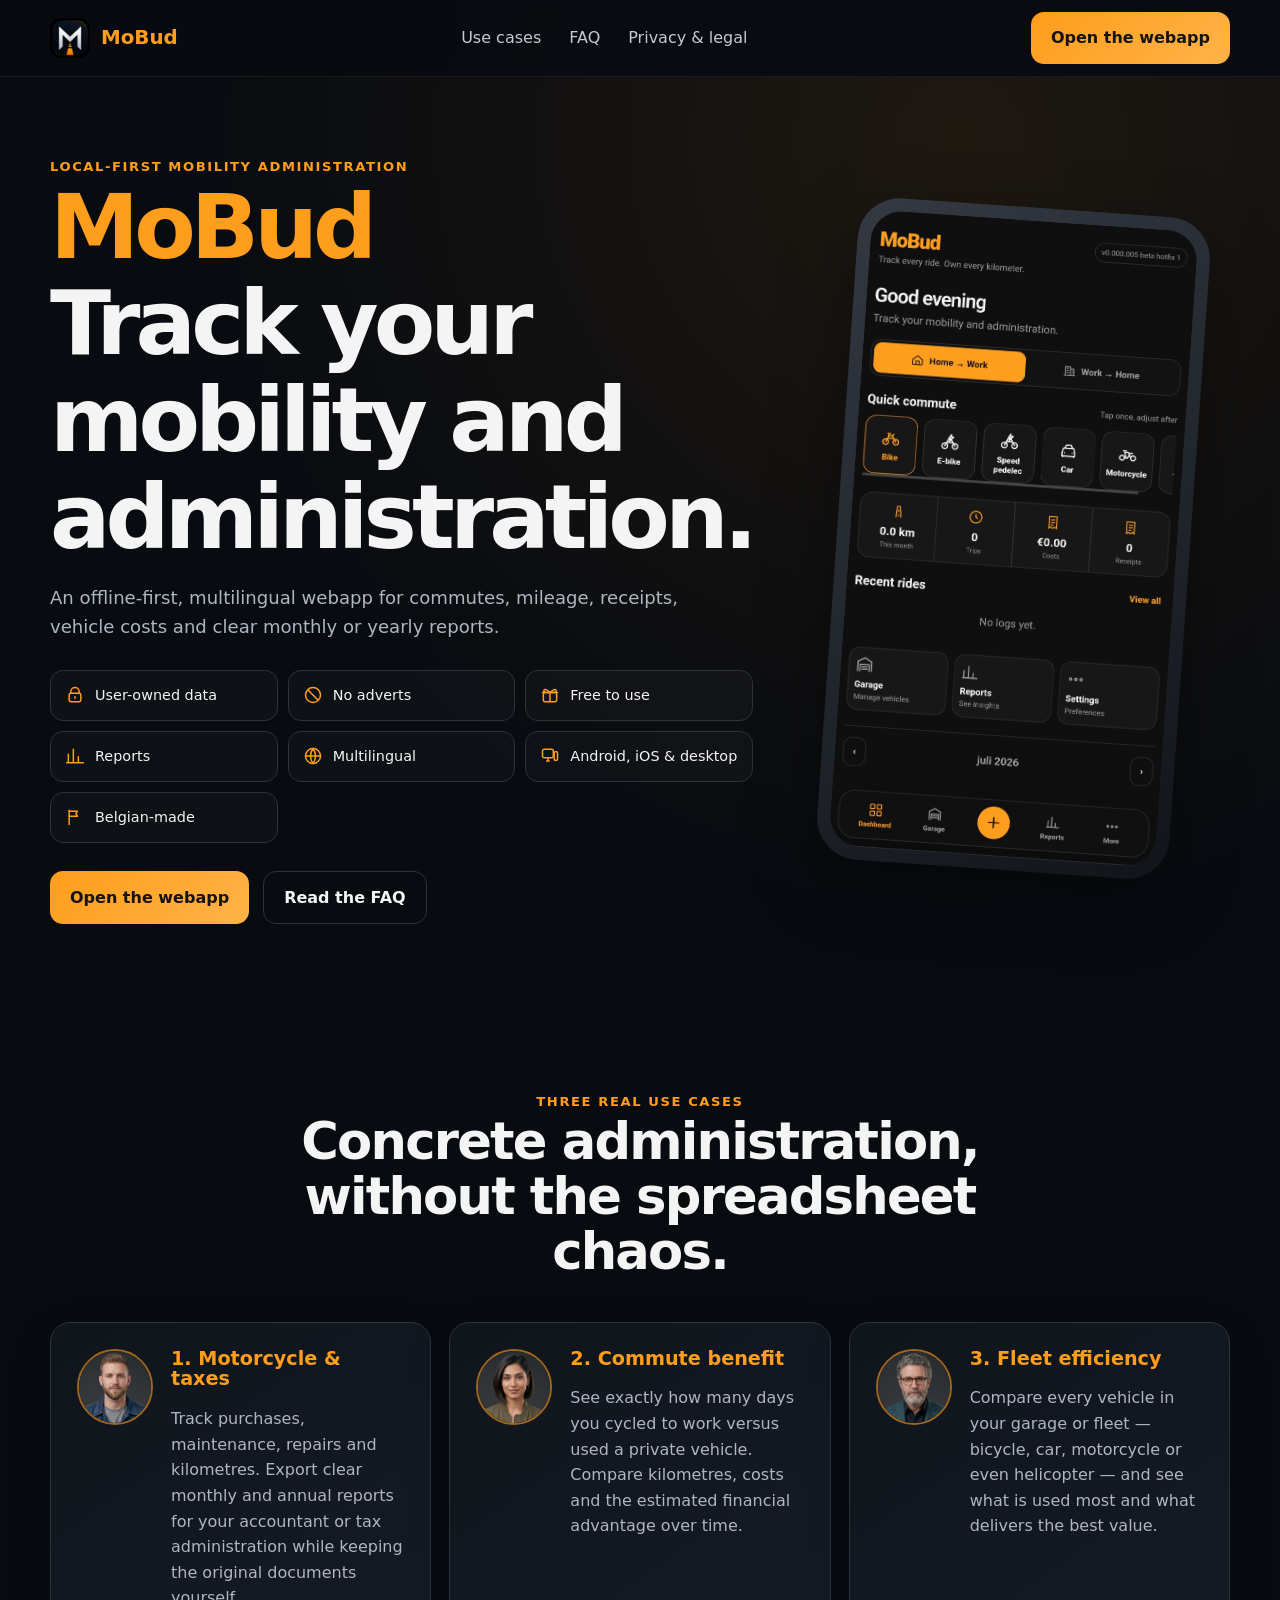
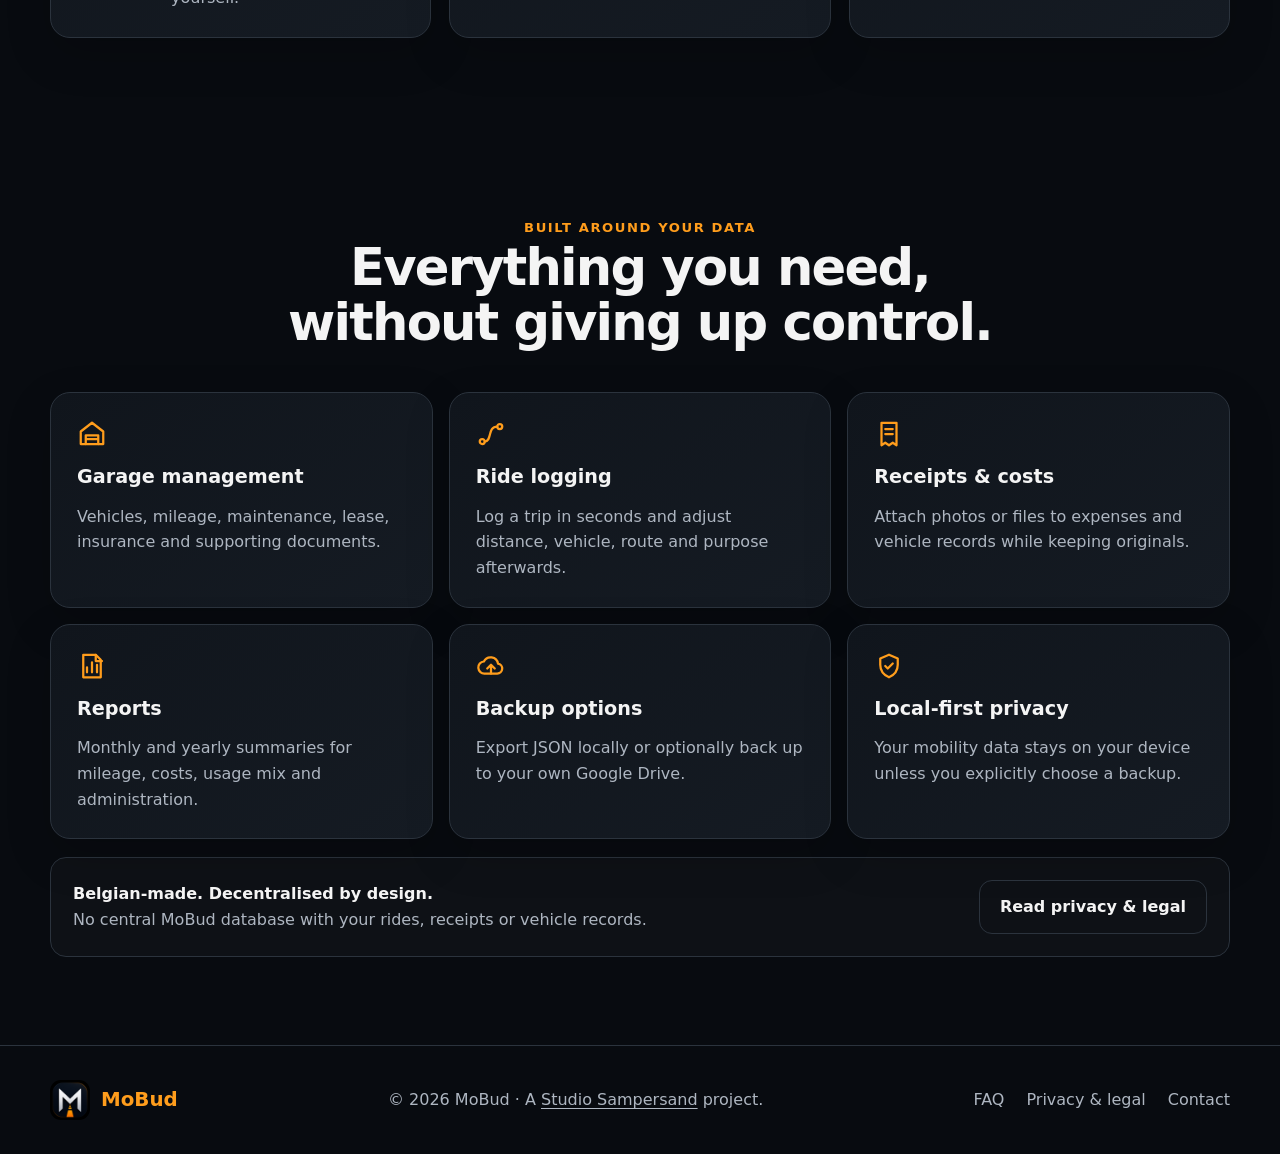
==== commit fc27b2a6: "patch go live" ====
--- a/index.html
+++ b/index.html
@@ -11,7 +11,6 @@
       <a href="/#use-cases">Use cases</a>
       <a href="/faq/" >FAQ</a>
       <a href="/legal/" >Privacy & legal</a>
-      <a class="cta" href="/app/">Open the webapp</a>
     </nav>
     <a class="cta desktop-cta" href="/app/">Open the webapp</a>
     <button class="menu-toggle" aria-label="Open menu">☰</button>
@@ -24,8 +23,8 @@
     <h1><span style="color:var(--accent)">MoBud</span><br>Track your mobility and administration.</h1>
     <p>An offline-first, multilingual webapp for commutes, mileage, receipts, vehicle costs and clear monthly or yearly reports.</p>
     <div class="usp-grid">
-      <div class="usp">🔒 User-owned data</div><div class="usp">🚫 No adverts</div><div class="usp">🎁 Free to use</div>
-      <div class="usp">📊 Reports</div><div class="usp">🌍 Multilingual</div><div class="usp">📱 Android, iOS & desktop</div><div class="usp">🇧🇪 Belgian-made</div>
+      <div class="usp"><svg class="ui-icon" viewBox="0 0 24 24" aria-hidden="true"><path d="M7 10V8a5 5 0 0 1 10 0v2"/><rect x="5" y="10" width="14" height="10" rx="2"/><path d="M12 14v2"/></svg><span>User-owned data</span></div><div class="usp"><svg class="ui-icon" viewBox="0 0 24 24" aria-hidden="true"><circle cx="12" cy="12" r="9"/><path d="m6 6 12 12"/></svg><span>No adverts</span></div><div class="usp"><svg class="ui-icon" viewBox="0 0 24 24" aria-hidden="true"><rect x="4" y="9" width="16" height="11" rx="2"/><path d="M12 9v11M3 9h18M7.5 9C5 9 4 7.7 4.8 6.2 5.6 4.7 7.6 5 12 9M16.5 9c2.5 0 3.5-1.3 2.7-2.8C18.4 4.7 16.4 5 12 9"/></svg><span>Free to use</span></div>
+      <div class="usp"><svg class="ui-icon" viewBox="0 0 24 24" aria-hidden="true"><path d="M4 20V10M10 20V4M16 20v-7M22 20H2"/></svg><span>Reports</span></div><div class="usp"><svg class="ui-icon" viewBox="0 0 24 24" aria-hidden="true"><circle cx="12" cy="12" r="9"/><path d="M3 12h18M12 3a15 15 0 0 1 0 18M12 3a15 15 0 0 0 0 18"/></svg><span>Multilingual</span></div><div class="usp"><svg class="ui-icon" viewBox="0 0 24 24" aria-hidden="true"><rect x="3" y="4" width="13" height="10" rx="2"/><path d="M8 18h3M9.5 14v4"/><rect x="17" y="7" width="4" height="10" rx="1"/></svg><span>Android, iOS & desktop</span></div><div class="usp"><svg class="ui-icon" viewBox="0 0 24 24" aria-hidden="true"><path d="M5 21V4"/><path d="M5 5h10l-2 3 2 3H5"/></svg><span>Belgian-made</span></div>
     </div>
     <div class="hero-actions"><a class="cta" href="/app/">Open the webapp</a><a class="cta secondary" href="/faq/">Read the FAQ</a></div>
   </div>
@@ -45,12 +44,12 @@
   <div class="site-shell">
     <div class="section-heading"><span class="eyebrow">Built around your data</span><h2>Everything you need, without giving up control.</h2></div>
     <div class="feature-grid">
-      <article class="card feature"><div class="feature-icon">⌂</div><h3>Garage management</h3><p>Vehicles, mileage, maintenance, lease, insurance and supporting documents.</p></article>
-      <article class="card feature"><div class="feature-icon">↝</div><h3>Ride logging</h3><p>Log a trip in seconds and adjust distance, vehicle, route and purpose afterwards.</p></article>
-      <article class="card feature"><div class="feature-icon">▤</div><h3>Receipts & costs</h3><p>Attach photos or files to expenses and vehicle records while keeping originals.</p></article>
-      <article class="card feature"><div class="feature-icon">▥</div><h3>Reports</h3><p>Monthly and yearly summaries for mileage, costs, usage mix and administration.</p></article>
-      <article class="card feature"><div class="feature-icon">☁</div><h3>Backup options</h3><p>Export JSON locally or optionally back up to your own Google Drive.</p></article>
-      <article class="card feature"><div class="feature-icon">◈</div><h3>Local-first privacy</h3><p>Your mobility data stays on your device unless you explicitly choose a backup.</p></article>
+      <article class="card feature"><div class="feature-icon"><svg class="ui-icon" viewBox="0 0 24 24" aria-hidden="true"><path d="M3 10 12 3l9 7v10H3z"/><path d="M7 20v-7h10v7M7 16h10"/></svg></div><h3>Garage management</h3><p>Vehicles, mileage, maintenance, lease, insurance and supporting documents.</p></article>
+      <article class="card feature"><div class="feature-icon"><svg class="ui-icon" viewBox="0 0 24 24" aria-hidden="true"><circle cx="5" cy="18" r="2"/><circle cx="19" cy="6" r="2"/><path d="M7 18c6 0 2-12 10-12"/></svg></div><h3>Ride logging</h3><p>Log a trip in seconds and adjust distance, vehicle, route and purpose afterwards.</p></article>
+      <article class="card feature"><div class="feature-icon"><svg class="ui-icon" viewBox="0 0 24 24" aria-hidden="true"><path d="M6 3h12v18l-3-2-3 2-3-2-3 2z"/><path d="M9 8h6M9 12h6"/></svg></div><h3>Receipts & costs</h3><p>Attach photos or files to expenses and vehicle records while keeping originals.</p></article>
+      <article class="card feature"><div class="feature-icon"><svg class="ui-icon" viewBox="0 0 24 24" aria-hidden="true"><path d="M5 3h10l4 4v14H5z"/><path d="M15 3v5h5M8 17v-4M12 17V9M16 17v-6"/></svg></div><h3>Reports</h3><p>Monthly and yearly summaries for mileage, costs, usage mix and administration.</p></article>
+      <article class="card feature"><div class="feature-icon"><svg class="ui-icon" viewBox="0 0 24 24" aria-hidden="true"><path d="M7 18h10a4 4 0 0 0 .6-7.95A6 6 0 0 0 6.3 8.4 4.5 4.5 0 0 0 7 18z"/><path d="m9 14 3-3 3 3M12 11v7"/></svg></div><h3>Backup options</h3><p>Export JSON locally or optionally back up to your own Google Drive.</p></article>
+      <article class="card feature"><div class="feature-icon"><svg class="ui-icon" viewBox="0 0 24 24" aria-hidden="true"><path d="M12 3 5 6v5c0 4.5 2.8 8.2 7 10 4.2-1.8 7-5.5 7-10V6z"/><path d="m9 12 2 2 4-4"/></svg></div><h3>Local-first privacy</h3><p>Your mobility data stays on your device unless you explicitly choose a backup.</p></article>
     </div>
     <div class="privacy-strip"><div><strong>Belgian-made. Decentralised by design.</strong><br><span style="color:var(--muted)">No central MoBud database with your rides, receipts or vehicle records.</span></div><a class="cta secondary" href="/legal/">Read privacy & legal</a></div>
   </div>
@@ -59,7 +58,7 @@
 <footer class="site-footer">
   <div class="site-shell footer-row">
     <a class="brand" href="/"><img src="/assets/mobud-icon.png" alt=""><span>MoBud</span></a>
-    <span>© 2026 MoBud · A Studio Sampersand project.</span>
+    <span>© 2026 MoBud · A <a href="https://www.studiosampersand.be" target="_blank" rel="noopener noreferrer">Studio Sampersand</a> project.</span>
     <div class="footer-links"><a href="/faq/">FAQ</a><a href="/legal/">Privacy & legal</a><a href="mailto:studiosampersand@gmail.com">Contact</a></div>
   </div>
 </footer><script src="/assets/site.js"></script></body></html>
--- a/assets/site.css
+++ b/assets/site.css
@@ -105,3 +105,18 @@
   .site-install-banner{align-items:flex-start;flex-direction:column;padding:12px 14px}
   .site-install-actions{width:100%;justify-content:flex-end}
 }
+
+.ui-icon{width:1.2em;height:1.2em;fill:none;stroke:currentColor;stroke-width:1.8;stroke-linecap:round;stroke-linejoin:round;flex:0 0 auto}
+.usp{display:flex;align-items:center;gap:10px}
+.usp .ui-icon{width:20px;height:20px;color:var(--accent)}
+.feature-icon{display:flex;align-items:center}
+.feature-icon .ui-icon{width:30px;height:30px}
+.highlight-list div{display:flex;align-items:center;gap:10px}
+.highlight-list .ui-icon{width:20px;height:20px;color:var(--accent)}
+.faq-list{align-content:start}
+.faq-item{height:max-content}
+.avatar{object-position:center 42%}
+.footer-row a[href*="studiosampersand.be"],
+.privacy-strip a[href*="studiosampersand.be"],
+.legal-block a[href*="studiosampersand.be"],
+.faq-answer a[href*="studiosampersand.be"]{text-decoration:underline;text-underline-offset:3px}
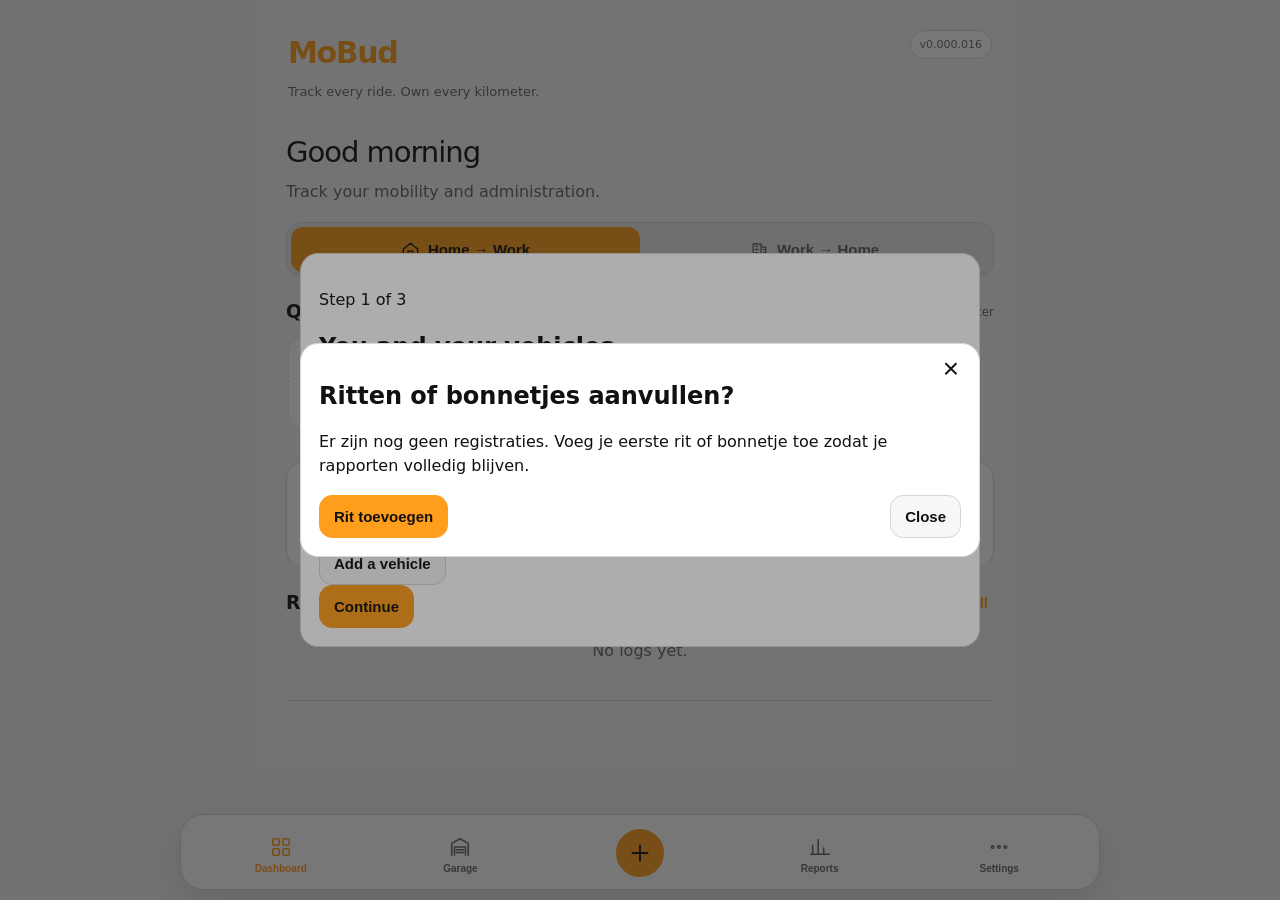
==== commit 854f809f: "yepla" ====
--- a/index.html
+++ b/index.html
@@ -1,64 +1,84 @@
-<!doctype html><html lang="en"><head>
+<!doctype html>
+<html lang="en">
+<head>
 <meta charset="utf-8"><meta name="viewport" content="width=device-width,initial-scale=1,viewport-fit=cover">
-<meta name="theme-color" content="#080b10"><title>MoBud · Track your mobility and administration</title>
-<meta name="description" content="A free, ad-free, local-first webapp for tracking mobility, mileage, receipts and reports.">
-<link rel="icon" href="/assets/mobud-icon.png"><link rel="apple-touch-icon" href="/app/icon-192-v005.png"><link rel="manifest" href="/app/manifest.json"><link rel="stylesheet" href="/assets/site.css"></head><body>
+<meta name="referrer" content="no-referrer">
+<meta name="robots" content="noindex,nofollow">
+<meta http-equiv="Permissions-Policy" content="camera=(self), geolocation=(self), microphone=(), payment=(), usb=()">
+<meta name="theme-color" content="#ffd34d"><script>(function(){try{var keys=['mobud-beta-data-v0.000.009','mobud-beta-data-v0.000.008','mobud-beta-data-v0.000.007','mobud-beta-data-v0.000.006','mobud-beta-data-v0.000.005'];var pref='system';for(var i=0;i<keys.length;i++){var raw=localStorage.getItem(keys[i]);if(raw){var data=JSON.parse(raw);pref=(data&&data.settings&&data.settings.theme)||'system';break;}}var resolved=pref==='system'?(window.matchMedia&&matchMedia('(prefers-color-scheme: light)').matches?'light':'dark'):pref;document.documentElement.setAttribute('data-theme',resolved);document.documentElement.setAttribute('data-theme-preference',pref);document.documentElement.style.colorScheme=resolved;}catch(e){}})();</script><meta name="apple-mobile-web-app-capable" content="yes"><meta name="apple-mobile-web-app-status-bar-style" content="black-translucent">
+<title>MoBud · v0.000.016</title><link rel="manifest" href="./manifest.json"><link rel="stylesheet" href="./styles.css?v=0175"><style id="desktop-container-hotfix">
+@media (min-width:621px){
+  #app.app-shell{width:100%!important;max-width:760px!important;margin-left:auto!important;margin-right:auto!important;}
+}
+</style>
+<script src="https://accounts.google.com/gsi/client" async defer></script>
+</head>
+<body>
+<div id="installBanner" class="install-banner hidden" role="region" aria-label="Install MoBud">
+  <div class="install-banner__text">Installeer eenvoudig als app</div>
+  <div class="install-banner__actions">
+    <button id="installLater" class="install-banner__later" type="button">Later</button>
+    <button id="installNow" class="install-banner__install" type="button">Installeren</button>
+  </div>
+</div>
+<svg class="svg-sprite" aria-hidden="true" focusable="false"><defs>
+<symbol id="i-home" viewBox="0 0 24 24"><path d="M3 11.5 12 4l9 7.5v8a1.5 1.5 0 0 1-1.5 1.5h-15A1.5 1.5 0 0 1 3 19.5z"/><path d="M9 21v-7h6v7"/></symbol>
+<symbol id="i-building" viewBox="0 0 24 24"><path d="M4 21V5h10v16M14 9h6v12M7 8h3M7 12h3M7 16h3M17 12h1M17 16h1M2 21h20"/></symbol>
+<symbol id="i-bike" viewBox="0 0 24 24"><circle cx="5.5" cy="17.5" r="3.5"/><circle cx="18.5" cy="17.5" r="3.5"/><path d="m5.5 17.5 4-8h4l5 8M8 13h7M9.5 9.5 8 7h3M13.5 9.5l2-2"/></symbol>
+<symbol id="i-ebike" viewBox="0 0 24 24"><circle cx="5.5" cy="17.5" r="3.5"/><circle cx="18.5" cy="17.5" r="3.5"/><path d="m5.5 17.5 4-8h4l5 8M8 13h7"/><path d="m13 3-3 5h3l-2 4 5-6h-3z"/></symbol>
+<symbol id="i-car" viewBox="0 0 24 24"><path d="m4 16 1.5-6h13L20 16v4H4zM7 10l2-4h6l2 4M7 16h.01M17 16h.01"/><path d="M5 20v1M19 20v1"/></symbol>
+<symbol id="i-motorcycle" viewBox="0 0 24 24"><circle cx="5" cy="17" r="3"/><circle cx="19" cy="17" r="3"/><path d="M8 17h4l3-6h3M10 17l-2-7h5l3 7M6 8h4"/></symbol>
+<symbol id="i-train" viewBox="0 0 24 24"><rect x="5" y="3" width="14" height="15" rx="3"/><path d="M8 7h8M8 12h.01M16 12h.01M8 21l2-3M16 18l2 3M7 21h10"/></symbol>
+<symbol id="i-walk" viewBox="0 0 24 24"><circle cx="13" cy="4" r="2"/><path d="m11 9 3 2 2 4M11 9l-2 5-3 3M14 11l-2 5-1 5M16 15l3 4"/></symbol>
+<symbol id="i-grid" viewBox="0 0 24 24"><rect x="3" y="3" width="7" height="7" rx="1"/><rect x="14" y="3" width="7" height="7" rx="1"/><rect x="3" y="14" width="7" height="7" rx="1"/><rect x="14" y="14" width="7" height="7" rx="1"/></symbol>
+<symbol id="i-garage" viewBox="0 0 24 24"><path d="M3 21V8l9-5 9 5v13M6 21v-9h12v9M8 15h8M8 18h8"/></symbol>
+<symbol id="i-chart" viewBox="0 0 24 24"><path d="M4 20V10M10 20V4M16 20v-7M22 20H2"/></symbol>
+<symbol id="i-more" viewBox="0 0 24 24"><circle cx="5" cy="12" r="1.4"/><circle cx="12" cy="12" r="1.4"/><circle cx="19" cy="12" r="1.4"/></symbol>
+<symbol id="i-plus" viewBox="0 0 24 24"><path d="M12 5v14M5 12h14"/></symbol>
+<symbol id="i-clock" viewBox="0 0 24 24"><circle cx="12" cy="12" r="9"/><path d="M12 7v5l3 2"/></symbol>
+<symbol id="i-road" viewBox="0 0 24 24"><path d="M8 21 10 3M16 21 14 3M12 19v-3M12 12V9M12 5V3"/></symbol>
+<symbol id="i-receipt" viewBox="0 0 24 24"><path d="M6 3h12v18l-3-2-3 2-3-2-3 2zM9 8h6M9 12h6M9 16h4"/></symbol>
+<symbol id="i-plane" viewBox="0 0 24 24"><path d="M2 16l20-8-7 7v5l-3 1-2-5-4 2z"/></symbol><symbol id="i-helicopter" viewBox="0 0 24 24"><path d="M4 14h13l3-3M7 14l2-5h6l3 5M3 18h15M12 9V5M7 5h10"/></symbol></defs></svg>
 
-<header class="site-header">
-  <div class="site-shell navbar">
-    <a class="brand" href="/"><img src="/assets/mobud-icon.png" alt=""><span>MoBud</span></a>
-    <nav class="nav-links">
-      <a href="/#use-cases">Use cases</a>
-      <a href="/faq/" >FAQ</a>
-      <a href="/legal/" >Privacy & legal</a>
-    </nav>
-    <a class="cta desktop-cta" href="/app/">Open the webapp</a>
-    <button class="menu-toggle" aria-label="Open menu">☰</button>
-  </div>
-</header>
+<div id="updateBanner" class="update-banner hidden"><strong>Nieuwe MoBud-cacheversie beschikbaar</strong><p>Download eerst een lokale veiligheidsback-up. Je bevestigt daarna expliciet voor de cache-update wordt toegepast.</p><button id="applyUpdate" class="primary small">Backup & update</button></div>
+<div id="app" class="app-shell">
+<header class="topbar"><div><p class="brand">MoBud</p><p class="tagline"><span data-no-i18n>Track every ride. Own every kilometer.</span></p></div><div class="top-actions"><span class="version-pill">v0.000.016</span></div></header>
 <main>
-<section class="site-shell hero">
-  <div>
-    <span class="eyebrow">Local-first mobility administration</span>
-    <h1><span style="color:var(--accent)">MoBud</span><br>Track your mobility and administration.</h1>
-    <p>An offline-first, multilingual webapp for commutes, mileage, receipts, vehicle costs and clear monthly or yearly reports.</p>
-    <div class="usp-grid">
-      <div class="usp"><svg class="ui-icon" viewBox="0 0 24 24" aria-hidden="true"><path d="M7 10V8a5 5 0 0 1 10 0v2"/><rect x="5" y="10" width="14" height="10" rx="2"/><path d="M12 14v2"/></svg><span>User-owned data</span></div><div class="usp"><svg class="ui-icon" viewBox="0 0 24 24" aria-hidden="true"><circle cx="12" cy="12" r="9"/><path d="m6 6 12 12"/></svg><span>No adverts</span></div><div class="usp"><svg class="ui-icon" viewBox="0 0 24 24" aria-hidden="true"><rect x="4" y="9" width="16" height="11" rx="2"/><path d="M12 9v11M3 9h18M7.5 9C5 9 4 7.7 4.8 6.2 5.6 4.7 7.6 5 12 9M16.5 9c2.5 0 3.5-1.3 2.7-2.8C18.4 4.7 16.4 5 12 9"/></svg><span>Free to use</span></div>
-      <div class="usp"><svg class="ui-icon" viewBox="0 0 24 24" aria-hidden="true"><path d="M4 20V10M10 20V4M16 20v-7M22 20H2"/></svg><span>Reports</span></div><div class="usp"><svg class="ui-icon" viewBox="0 0 24 24" aria-hidden="true"><circle cx="12" cy="12" r="9"/><path d="M3 12h18M12 3a15 15 0 0 1 0 18M12 3a15 15 0 0 0 0 18"/></svg><span>Multilingual</span></div><div class="usp"><svg class="ui-icon" viewBox="0 0 24 24" aria-hidden="true"><rect x="3" y="4" width="13" height="10" rx="2"/><path d="M8 18h3M9.5 14v4"/><rect x="17" y="7" width="4" height="10" rx="1"/></svg><span>Android, iOS & desktop</span></div><div class="usp"><svg class="ui-icon" viewBox="0 0 24 24" aria-hidden="true"><path d="M5 21V4"/><path d="M5 5h10l-2 3 2 3H5"/></svg><span>Belgian-made</span></div>
-    </div>
-    <div class="hero-actions"><a class="cta" href="/app/">Open the webapp</a><a class="cta secondary" href="/faq/">Read the FAQ</a></div>
-  </div>
-  <div class="phone-stage"><div class="phone"><div class="phone-screen"><img src="/assets/app-dashboard.png" alt="MoBud dashboard screenshot"></div></div></div>
+<section id="screen-dashboard" class="screen active">
+<div class="dashboard-intro"><p id="greeting" class="dashboard-greeting">Good morning</p><p class="muted">Track your mobility and administration.</p></div>
+<div class="commute-panel" data-tutorial="commute-panel"><div class="segmented commute-segment"><button id="dirHomeWork" class="active" data-tutorial="direction-toggle"><svg><use href="#i-home"/></svg><span>Home → Work</span></button><button id="dirWorkHome"><svg><use href="#i-building"/></svg><span>Work → Home</span></button></div></div>
+<section class="dashboard-section"><div class="section-head"><h3>Quick commute</h3><span class="muted microcopy">Tap once, adjust after</span></div><div id="quickVehicles" class="quick-vehicle-row" data-tutorial="quick-log"></div></section>
+<section class="stats-strip"><div class="stat"><svg><use href="#i-road"/></svg><strong id="statKm">0</strong><span>This month</span></div><div class="stat"><svg><use href="#i-clock"/></svg><strong id="statTrips">0</strong><span>Trips</span></div><div class="stat"><svg><use href="#i-receipt"/></svg><strong id="statCost">€0</strong><span>Costs</span></div><div class="stat"><svg><use href="#i-receipt"/></svg><strong id="statReceipts">0</strong><span>Receipts</span></div></section>
+<section class="recent-section"><div class="section-head"><h3>Recent rides</h3><button id="viewAllLogs" class="text-link" data-tutorial="open-calendar">View all</button></div><div id="recentList" class="recent-list empty-state">No logs yet.</div></section>
+<div class="month-switch compact-month"><button id="prevMonth" class="hidden" class="ghost">‹</button><strong id="currentMonthLabel"></strong><button id="nextMonth" class="hidden" class="ghost">›</button></div>
 </section>
-<section class="section" id="use-cases">
-  <div class="site-shell">
-    <div class="section-heading"><span class="eyebrow">Three real use cases</span><h2>Concrete administration, without the spreadsheet chaos.</h2></div>
-    <div class="cards-3">
-      <article class="card usecase"><img class="avatar" src="/assets/avatar-1.jpg" alt=""><div><h3>1. Motorcycle & taxes</h3><p>Track purchases, maintenance, repairs and kilometres. Export clear monthly and annual reports for your accountant or tax administration while keeping the original documents yourself.</p></div></article>
-      <article class="card usecase"><img class="avatar" src="/assets/avatar-2.jpg" alt=""><div><h3>2. Commute benefit</h3><p>See exactly how many days you cycled to work versus used a private vehicle. Compare kilometres, costs and the estimated financial advantage over time.</p></div></article>
-      <article class="card usecase"><img class="avatar" src="/assets/avatar-3.jpg" alt=""><div><h3>3. Fleet efficiency</h3><p>Compare every vehicle in your garage or fleet — bicycle, car, motorcycle or even helicopter — and see what is used most and what delivers the best value.</p></div></article>
-    </div>
-  </div>
-</section>
-<section class="section">
-  <div class="site-shell">
-    <div class="section-heading"><span class="eyebrow">Built around your data</span><h2>Everything you need, without giving up control.</h2></div>
-    <div class="feature-grid">
-      <article class="card feature"><div class="feature-icon"><svg class="ui-icon" viewBox="0 0 24 24" aria-hidden="true"><path d="M3 10 12 3l9 7v10H3z"/><path d="M7 20v-7h10v7M7 16h10"/></svg></div><h3>Garage management</h3><p>Vehicles, mileage, maintenance, lease, insurance and supporting documents.</p></article>
-      <article class="card feature"><div class="feature-icon"><svg class="ui-icon" viewBox="0 0 24 24" aria-hidden="true"><circle cx="5" cy="18" r="2"/><circle cx="19" cy="6" r="2"/><path d="M7 18c6 0 2-12 10-12"/></svg></div><h3>Ride logging</h3><p>Log a trip in seconds and adjust distance, vehicle, route and purpose afterwards.</p></article>
-      <article class="card feature"><div class="feature-icon"><svg class="ui-icon" viewBox="0 0 24 24" aria-hidden="true"><path d="M6 3h12v18l-3-2-3 2-3-2-3 2z"/><path d="M9 8h6M9 12h6"/></svg></div><h3>Receipts & costs</h3><p>Attach photos or files to expenses and vehicle records while keeping originals.</p></article>
-      <article class="card feature"><div class="feature-icon"><svg class="ui-icon" viewBox="0 0 24 24" aria-hidden="true"><path d="M5 3h10l4 4v14H5z"/><path d="M15 3v5h5M8 17v-4M12 17V9M16 17v-6"/></svg></div><h3>Reports</h3><p>Monthly and yearly summaries for mileage, costs, usage mix and administration.</p></article>
-      <article class="card feature"><div class="feature-icon"><svg class="ui-icon" viewBox="0 0 24 24" aria-hidden="true"><path d="M7 18h10a4 4 0 0 0 .6-7.95A6 6 0 0 0 6.3 8.4 4.5 4.5 0 0 0 7 18z"/><path d="m9 14 3-3 3 3M12 11v7"/></svg></div><h3>Backup options</h3><p>Export JSON locally or optionally back up to your own Google Drive.</p></article>
-      <article class="card feature"><div class="feature-icon"><svg class="ui-icon" viewBox="0 0 24 24" aria-hidden="true"><path d="M12 3 5 6v5c0 4.5 2.8 8.2 7 10 4.2-1.8 7-5.5 7-10V6z"/><path d="m9 12 2 2 4-4"/></svg></div><h3>Local-first privacy</h3><p>Your mobility data stays on your device unless you explicitly choose a backup.</p></article>
-    </div>
-    <div class="privacy-strip"><div><strong>Belgian-made. Decentralised by design.</strong><br><span style="color:var(--muted)">No central MoBud database with your rides, receipts or vehicle records.</span></div><a class="cta secondary" href="/legal/">Read privacy & legal</a></div>
-  </div>
-</section>
+
+<section id="screen-log" class="screen"><div class="tabs card slim"><button class="tab active" data-tab="trip">Trip</button><button class="tab" data-tab="expense">Cost / receipt</button></div>
+<form id="tripForm" data-tutorial="trip-form" class="card form active-form"><h2 id="tripFormTitle">Log trip</h2><input type="hidden" id="tripEditId"><label>Date<input type="date" id="tripDate" required></label><label>Vehicle<select id="tripVehicle"></select></label><div class="swap-row"><label>From<select id="tripFrom"></select></label><button type="button" id="swapTrip" class="ghost swap">⇄</button><label>To<select id="tripTo"></select></label></div><label id="tripFromOtherWrap" class="hidden">Other origin<input id="tripFromOther" autocomplete="off" placeholder="Start typing and select an address"><div class="suggestions" id="tripFromOtherSuggestions"></div></label><label id="tripToOtherWrap" class="hidden">Other destination<input id="tripToOther" autocomplete="off" placeholder="Start typing and select an address"><div class="suggestions" id="tripToOtherSuggestions"></div></label><div class="two-col"><label>Distance<input type="number" min="0" step="0.1" id="tripKm" required></label><button type="button" id="calcRoute" class="secondary route-btn">Calculate route</button></div><label>Purpose<select id="tripPurpose"><option value="Commute">Commute</option><option value="Professional">Professional</option><option value="Private">Private</option><option value="Recreational">Recreational</option></select></label><label>Note<textarea id="tripNotes" rows="3"></textarea></label><div class="file-actions"><label class="secondary file-label">Choose file<input type="file" id="tripFile" accept="image/*,.pdf"></label><label class="secondary file-label">Take photo<input type="file" id="tripCamera" accept="image/*" capture="environment"></label></div><div id="tripAttachmentInfo" class="attachment-info hidden"></div><p class="legal-note">Keep the legally valid original ticket or invoice for the required retention period. A MoBud copy does not replace the original.</p><div class="hero-actions"><button class="primary" type="submit">Save trip</button><button id="cancelTripEdit" class="ghost hidden" type="button">Cancel</button></div></form>
+<form id="expenseForm" data-tutorial="expense-form" class="card form"><h2 id="expenseFormTitle">Cost / receipt</h2><input type="hidden" id="expenseEditId"><label>Date<input type="date" id="expenseDate" required></label><label>Vehicle<select id="expenseVehicle"></select></label><label>Category<select id="expenseCategory"><option value="Fuel / charging">Fuel / charging</option><option value="Parking">Parking</option><option value="Train">Train</option><option value="Bus / tram / metro">Bus / tram / metro</option><option value="Maintenance">Maintenance</option><option value="Repair">Repair</option><option value="Fine">Fine</option><option value="Insurance">Insurance</option><option value="Tax">Tax</option><option value="Equipment / clothing">Equipment / clothing</option><option value="Purchase">Purchase</option><option value="Other">Other</option></select></label><label>Amount<input type="number" min="0" step="0.01" id="expenseAmount" required></label><label>Supplier<input id="expenseSupplier"></label><label>Odometer / mileage<input type="number" min="0" step="0.1" id="expenseOdometer"></label><label>Note<textarea id="expenseNotes" rows="3"></textarea></label><div class="file-actions"><label class="secondary file-label">Choose file<input type="file" id="expenseFile" accept="image/*,.pdf"></label><label class="secondary file-label">Take photo<input type="file" id="expenseCamera" accept="image/*" capture="environment"></label></div><div id="expenseAttachmentInfo" class="attachment-info hidden"></div><p class="legal-note">Keep the legally valid original ticket or invoice for the required retention period. A MoBud copy does not replace the original.</p><div class="hero-actions"><button class="primary" type="submit">Save cost</button><button id="cancelExpenseEdit" class="ghost hidden" type="button">Cancel</button></div></form></section>
+
+<section id="screen-calendar" class="screen"><div class="card"><button id="calendarBack" class="ghost small calendar-back" type="button">← Terug</button><div class="section-head"><button id="calPrev" class="ghost">‹</button><h2 id="calendarTitle"></h2><button id="calNext" class="ghost">›</button></div><div class="calendar-week"><span>Mo</span><span>Tu</span><span>We</span><span>Th</span><span>Fr</span><span>Sa</span><span>Su</span></div><div id="calendarGrid" class="calendar-grid"></div></div><div class="card"><h3 id="selectedDayTitle">Selected day</h3><div id="dayLogs" class="list"></div></div></section>
+
+<section id="screen-garage" data-tutorial="garage-screen" class="screen"><div class="page-header"><div class="section-head"><div><h2>Garage</h2><p class="muted">Manage, filter and maintain your vehicles.</p></div><button id="addVehicleBtn" class="primary small">Add vehicle</button></div><div class="garage-filters"><select id="garageTypeFilter"><option value="all">All vehicle types</option></select><select id="garagePowertrainFilter"><option value="all">All powertrains</option></select></div></div><div id="garageList"></div></section>
+
+<section id="screen-stats" data-tutorial="stats-screen" class="screen"><div class="page-header"><h2>Stats & reports</h2><p class="muted">Local overview. Your mobility data remains on this device or in your own Google Drive.</p></div><div id="statsContent"></div><div class="card"><h3>Export</h3><p class="legal-note">Keep original supporting documents. Reports and uploaded copies are administrative aids only and do not determine tax deductibility.</p><div class="hero-actions"><button id="printReport" class="primary">Print</button><button id="exportPdf" class="secondary">PDF exporteren</button></div><p class="legal-note">Een rapport wordt alleen gemaakt wanneer je zelf op een van deze knoppen drukt. PDF-rapporten worden niet automatisch in Google Drive opgeslagen; je kiest zelf waar je ze bewaart.</p></div></section>
+
+<section id="screen-settings" data-tutorial="settings-screen" class="screen"><div class="page-header"><h2>Settings</h2><p class="muted">Preferences are saved automatically.</p><span id="autosaveStatus" class="autosave-status">Saved</span></div><div class="card"><label>Name<input id="settingName"></label><label>Language<select id="settingLanguage"><option value="en">English</option><option value="nl">Nederlands</option><option value="fr">Français</option><option value="de">Deutsch</option><option value="de-CH">Deutsch (Schweiz)</option><option value="it">Italiano</option><option value="es">Español</option><option value="pt">Português</option><option value="da">Dansk</option><option value="sv">Svenska</option><option value="no">Norsk</option><option value="pl">Polski</option></select></label><label>Country<select id="settingCountry"><option value="BE">Belgium</option><option value="NL">Netherlands</option><option value="FR">France</option><option value="DE">Germany</option><option value="CH">Switzerland</option><option value="IT">Italy</option><option value="ES">Spain</option><option value="PT">Portugal</option><option value="DK">Denmark</option><option value="SE">Sweden</option><option value="NO">Norway</option><option value="PL">Poland</option></select></label><label>Currency<select id="settingCurrency"><option value="€">Euro (€)</option><option value="£">Pound (£)</option><option value="kr">Krona (kr)</option></select></label><label>Distance unit<select id="settingUnit"><option value="km">Kilometres</option><option value="mi">Miles</option></select></label><label>Appearance<select id="settingTheme"><option value="system">Follow system</option><option value="dark">Always dark</option><option value="light">Always light</option></select></label></div>
+<div class="card"><h3>Addresses</h3><div id="addressFields"></div></div>
+<div class="card"><h3>Storage & Google Drive</h3><p id="storageStatus" class="muted"></p><p id="lastSyncStatus" class="sync-status hidden">Last sync: never</p><div class="hero-actions drive-actions"><button id="linkDrive" class="secondary">Link Google Drive</button><button id="syncDrive" class="secondary hidden">Synchronise now</button><button id="driveBackupCreate" class="secondary hidden">Backup maken</button><button id="driveBackupImport" class="secondary hidden">Backup importeren</button><button id="exportJson" data-tutorial="backup-export" class="secondary">Gegevensback-up exporteren</button><label class="secondary file-label">Gegevensback-up importeren<input id="importJson" type="file" accept="application/json"></label><button id="disconnectDrive" class="ghost hidden">Disconnect</button></div><div class="data-trust-box"><strong>What happens with my data?</strong><p>MoBud stores your mobility data locally on this device. Google Drive is optional and uses your own app data folder. Local and Drive data are merged where possible; MoBud does not sell data and does not use a central trip database.</p></div><p class="legal-note">Automatic sync runs when MoBud opens, after relevant changes and periodically while the app is active. Manual backups are separate recovery points.</p><p class="legal-note">Google Drive is optional. MoBud remains local-first. Your backup stays in your Google account. You manage storage accumulation and retention.</p></div>
+<div class="card"><h3>Old receipt cleanup</h3><p class="muted">Remove only photo and PDF attachments older than a chosen date. Trips, costs, amounts and receipt metadata remain available.</p><label>Remove attachments before<input type="date" id="receiptCleanupDate"></label><p id="receiptCleanupPreview" class="muted">Choose a cutoff date to preview old receipt attachments.</p><button id="cleanupReceipts" class="danger">Clean up old receipts</button><p class="legal-note">This action is permanent and updates the local data and your next Google Drive sync.</p></div>
+<div class="retired-reminder-controls hidden" aria-hidden="true"><select id="commuteReminderMode"><option value="never" selected>Never</option></select><input type="time" id="dailyReminderTime" value="19:00"><select id="weeklyReminderDay"><option value="6" selected>Saturday</option></select><input type="time" id="weeklyReminderTime" value="10:00"><select id="backupFrequency"><option value="never" selected>Never</option></select><select id="reportFrequency"><option value="never" selected>Never</option></select><input type="checkbox" id="notifyUpdates"></div>
+<div class="card update-check-card"><h3>Updates</h3><p class="muted">Controleer manueel of er een nieuwe MoBud-cacheversie klaarstaat.</p><button id="checkUpdate" class="secondary">Controleer updates</button></div>
+<div class="card"><h3>Mobility providers</h3><p class="muted">Official national and regional operators for your selected country.</p><div id="mobilityProviderList" class="provider-list"></div></div><div class="card"><h3>Help & FAQ</h3><button id="replayTutorial" class="secondary">Replay tutorial</button><div id="faqList" class="faq-list"></div></div>
+<div class="card"><h3>Feedback</h3><a class="secondary link-btn" href="mailto:studiosampersand@gmail.com?subject=MoBud%20idea">Send an idea</a><button id="requestBtn" class="secondary">Send request</button><button id="bugBtn" class="secondary">Report bug</button></div>
+<div class="support-card"><p class="muted">No subscription, no adverts and no hidden revenue model — simply freeware to make your mobility administration easier. Want to support frequent updates? Buying me a coffee is entirely optional.</p><a class="secondary link-btn" href="https://buymeacoffee.com/studiosampersand" target="_blank" rel="noopener noreferrer">Buy me a coffee</a></div></section>
 </main>
-<footer class="site-footer">
-  <div class="site-shell footer-row">
-    <a class="brand" href="/"><img src="/assets/mobud-icon.png" alt=""><span>MoBud</span></a>
-    <span>© 2026 MoBud · A <a href="https://www.studiosampersand.be" target="_blank" rel="noopener noreferrer">Studio Sampersand</a> project.</span>
-    <div class="footer-links"><a href="/faq/">FAQ</a><a href="/legal/">Privacy & legal</a><a href="mailto:studiosampersand@gmail.com">Contact</a></div>
-  </div>
-</footer><script src="/assets/site.js"></script></body></html>+<nav class="bottom-nav"><button class="nav active" data-screen="dashboard"><svg><use href="#i-grid"/></svg><span>Dashboard</span></button><button class="nav" data-screen="garage" data-tutorial="nav-garage"><svg><use href="#i-garage"/></svg><span>Garage</span></button><button class="nav nav-add" data-screen="log" data-tutorial="nav-log"><svg><use href="#i-plus"/></svg><span>Log</span></button><button class="nav" data-screen="stats" data-tutorial="nav-stats"><svg><use href="#i-chart"/></svg><span>Reports</span></button><button class="nav" data-screen="settings" data-tutorial="nav-settings"><svg><use href="#i-more"/></svg><span>Settings</span></button></nav>
+</div>
+<div id="onboarding" class="modal hidden"><div class="modal-card"><div id="onboardingStep1" class="onboard-step"><p class="eyebrow">Step 1 of 3</p><h2>You and your vehicles</h2><label>Your name<input id="onboardName"></label><label>Language<select id="onboardLanguage"><option value="en">English</option><option value="nl">Nederlands</option><option value="fr">Français</option><option value="de">Deutsch</option><option value="de-CH">Deutsch (Schweiz)</option><option value="it">Italiano</option><option value="es">Español</option><option value="pt">Português</option><option value="da">Dansk</option><option value="sv">Svenska</option><option value="no">Norsk</option><option value="pl">Polski</option></select></label><div id="onboardVehicles"></div><button id="onboardAddVehicle" class="secondary">Add a vehicle</button><div class="modal-actions"><button id="onboardNext1" class="primary">Continue</button></div></div><div id="onboardingStep2" class="onboard-step hidden"><p class="eyebrow">Step 2 of 3</p><h2>Choose where your data lives</h2><p>MoBud is free, ad-free and does not store your trips, costs, addresses or files on MoBud servers.</p><label class="choice"><input type="radio" name="storageChoice" value="local" checked><strong>Keep everything local</strong><span>Only this device. Losing it or clearing browser data can erase your records.</span></label><label class="choice"><input type="radio" name="storageChoice" value="drive"><strong>Use Google Drive</strong><span>Back up to your own Drive and access the same backup on other devices. You manage Drive storage accumulation.</span></label><div class="modal-actions"><button id="onboardBack2" class="ghost">Back</button><button id="onboardNext2" class="primary">Continue</button></div></div><div id="onboardingStep3" class="onboard-step hidden"><p class="eyebrow">Step 3 of 3</p><h2>Local reminders</h2><p>MoBud keeps reminders local. You will not receive phone notifications when the app is closed. Instead, MoBud shows reminder modals when you open the app.</p><div class="retired-reminder-controls" aria-hidden="true"><select id="onboardCommuteReminder"><option value="never" selected>No commute reminder</option></select><select id="onboardBackup"><option value="never" selected>No reminders</option></select><select id="onboardReport"><option value="never" selected>No reminders</option></select><input type="checkbox" id="onboardNotify"></div><div class="modal-actions"><button id="onboardBack3" class="ghost">Back</button><button id="finishOnboarding" class="primary">Enter MoBud</button></div></div></div></div>
+<div id="vehicleModal" class="modal hidden"><form id="vehicleForm" class="modal-card"><h2 id="vehicleFormTitle">Add vehicle</h2><input type="hidden" id="vehicleId"><div class="two-col"><label>Type<select id="vehicleType"><option value="bicycle">Bicycle</option><option value="ebike">Electric bicycle</option><option value="speed_pedelec">Speed pedelec</option><option value="car">Car</option><option value="van">Van</option><option value="motorcycle">Motorcycle</option><option value="scooter">Scooter / moped</option><option value="plane">Plane</option><option value="helicopter">Helicopter</option><option value="other">Other vehicle</option></select></label><label>Powertrain / fuel<select id="vehiclePowertrain"><option value="not_applicable">Not applicable</option><option value="electric">Electric</option><option value="petrol">Petrol</option><option value="diesel">Diesel</option><option value="hybrid_petrol">Hybrid petrol</option><option value="hybrid_diesel">Hybrid diesel</option><option value="plug_in_hybrid">Plug-in hybrid</option><option value="lpg">LPG</option><option value="cng">CNG</option><option value="hydrogen">Hydrogen</option><option value="other">Other</option></select></label></div><label>Display name<input id="vehicleName" required placeholder="Lease bicycle work"></label><div class="two-col"><label>Brand<input id="vehicleBrand"></label><label>Model<input id="vehicleModel"></label></div><label>Current odometer / mileage<input type="number" min="0" step="0.1" id="vehicleCurrentOdometer" placeholder="e.g. 50124"></label><label class="check"><input type="checkbox" id="vehicleDefault"> Default vehicle of this type</label><details><summary>Optional details</summary><label>Bought from<input id="vehicleBoughtFrom"></label><label>Seller website<input type="url" id="vehicleSellerUrl"></label><button type="button" class="ghost small metadata-button" data-fetch-partner="seller" data-url-input="vehicleSellerUrl">Retrieve public contact details</button><label>Seller phone<input id="vehicleSellerPhone"></label><label>Seller address<input id="vehicleSellerAddress"></label><label>Lease partner<input id="vehicleLeasePartner"></label><label>Lease partner website<input type="url" id="vehicleLeaseUrl"></label><button type="button" class="ghost small metadata-button" data-fetch-partner="lease" data-url-input="vehicleLeaseUrl">Retrieve public contact details</button><label>Lease phone<input id="vehicleLeasePhone"></label><label>Lease address<input id="vehicleLeaseAddress"></label><div class="two-col"><label>Lease start<input type="date" id="vehicleLeaseStart"></label><label>Lease end<input type="date" id="vehicleLeaseEnd"></label></div><label>Maintenance provider<input id="vehicleMaintenanceProvider"></label><label>Maintenance website<input type="url" id="vehicleMaintenanceUrl"></label><button type="button" class="ghost small metadata-button" data-fetch-partner="maintenance" data-url-input="vehicleMaintenanceUrl">Retrieve public contact details</button><label>Maintenance contact<input id="vehicleMaintenanceContact"></label><label>Maintenance address<input id="vehicleMaintenanceAddress"></label><label>Insurance provider<input id="vehicleInsurance"></label><label>Insurance website<input type="url" id="vehicleInsuranceUrl"></label><button type="button" class="ghost small metadata-button" data-fetch-partner="insurance" data-url-input="vehicleInsuranceUrl">Retrieve public contact details</button><label>Insurance phone<input id="vehicleInsurancePhone"></label><label>Insurance address<input id="vehicleInsuranceAddress"></label><div class="two-col"><label>First maintenance at km<input type="number" min="0" id="vehicleFirstMaintenanceKm"></label><label>First maintenance by date<input type="date" id="vehicleFirstMaintenanceDate"></label></div><div class="two-col"><label>Maintenance every months<input type="number" min="0" id="vehicleMaintenanceMonths"></label><label>Maintenance every km<input type="number" min="0" id="vehicleMaintenanceKm"></label></div></details><div class="modal-actions"><button id="cancelVehicle" type="button" class="ghost">Cancel</button><button class="primary" type="submit">Save vehicle</button></div></form></div>
+<div id="tutorial" class="tutorial hidden"><div id="tutorialSpot" class="tutorial-spot"></div><div class="tutorial-card"><p id="tutorialCount" class="eyebrow"></p><h3 id="tutorialTitle"></h3><p id="tutorialText"></p><div class="modal-actions"><button id="tutorialSkip" class="ghost">Skip</button><button id="tutorialNext" class="primary">Next</button></div></div></div>
+<div id="otherDeviceModal" class="modal hidden"><div class="modal-card warning-modal"><h2>MoBud staat ook open op een ander apparaat</h2><p id="otherDeviceText">Je info staat nog open op een ander apparaat. Sluit deze eerst af voor je hier verdergaat om dataconflicten te vermijden.</p><div class="modal-actions"><button id="otherDeviceRecheck" class="secondary" type="button">Ander apparaat sluiten en opnieuw controleren</button><button id="otherDeviceContinue" class="ghost" type="button">Toch doorgaan</button></div></div></div>
+<div id="feedbackModal" class="modal hidden"><form id="feedbackForm" class="modal-card"><h2 id="feedbackTitle">Report</h2><input type="hidden" id="feedbackType"><label>Title<input id="feedbackSubject" required></label><label>Description<textarea id="feedbackDescription" rows="5" required></textarea></label><label>Severity<select id="feedbackSeverity"><option value="Cosmetic">Cosmetic</option><option value="Annoying">Annoying</option><option value="Feature unusable">Feature unusable</option><option value="Data-loss risk">Data-loss risk</option><option value="App unusable">App unusable</option></select></label><label>Email (optional)<input type="email" id="feedbackEmail"></label><label class="check"><input type="checkbox" id="feedbackContact"> You may contact me</label><p class="legal-note">Do not include addresses, receipts, vehicle identifiers or other private data.</p><div class="modal-actions"><button type="button" id="cancelFeedback" class="ghost">Cancel</button><button class="primary" type="submit">Send</button></div></form></div>
+<div id="toast" class="toast hidden"></div><script src="config.js?v=0175"></script><script src="i18n.js?v=0175"></script><script src="pdf-lib.min.js?v=0175"></script><script src="app.js?v=0175"></script>
+</body></html>
--- a/styles.css
+++ b/styles.css
@@ -0,0 +1,399 @@
+:root{--bg:#0f0f10;--surface:#171718;--surface-2:#1e1e20;--surface-3:#272729;--text:#f4f4f4;--muted:#9b9b9f;--line:#343437;--accent:#ff9d1c;--accent-strong:#ff8500;--accent-soft:rgba(255,157,28,.13);--good:#48c78e;--bad:#ff616a;--radius:18px;--shadow:0 18px 50px rgba(0,0,0,.28);font-family:Inter,ui-sans-serif,system-ui,-apple-system,BlinkMacSystemFont,"Segoe UI",sans-serif}*{box-sizing:border-box}html{background:var(--bg);color-scheme:dark}body{margin:0;background:var(--bg);color:var(--text);min-height:100vh}.svg-sprite{position:absolute;width:0;height:0;overflow:hidden}.app-shell{max-width:760px;margin:0 auto;padding:22px 18px 116px}.topbar{display:flex;align-items:flex-start;justify-content:space-between;gap:16px;padding:8px 2px 28px}.brand{margin:0;color:var(--accent);font-weight:900;font-size:30px;letter-spacing:-.045em}.tagline{margin:5px 0 0;color:var(--muted);font-size:13px}.top-actions{display:flex;align-items:center;gap:8px}.version-pill{color:var(--muted);font-size:11px;border:1px solid var(--line);padding:7px 9px;border-radius:999px}.icon-button{width:40px;height:40px;border:1px solid var(--line);border-radius:50%;background:var(--surface);color:var(--text)}.screen{display:none}.screen.active{display:block}.dashboard-intro{margin-bottom:18px}.dashboard-greeting{margin:0;font-size:29px;font-weight:520;letter-spacing:-.035em}.dashboard-intro .muted{margin:5px 0 0}.commute-panel{margin-bottom:24px}.segmented{display:grid;grid-template-columns:1fr 1fr;background:#121213;border:1px solid var(--line);padding:4px;border-radius:16px}.segmented button{display:flex;align-items:center;justify-content:center;gap:8px;border:0;background:transparent;color:var(--muted);padding:13px 12px;border-radius:12px;font-weight:800}.segmented button svg{width:19px;height:19px;fill:none;stroke:currentColor;stroke-width:1.7;stroke-linecap:round;stroke-linejoin:round}.segmented button.active{background:var(--accent);color:#141414}.dashboard-section,.recent-section{margin:0 0 24px}.section-head{display:flex;align-items:center;justify-content:space-between;gap:14px;margin-bottom:12px}.section-head h2,.section-head h3{margin:0}.microcopy{font-size:12px}.quick-vehicle-row{display:grid;grid-template-columns:repeat(6,minmax(72px,1fr));gap:10px;overflow-x:auto;padding-bottom:4px}.quick-tile{min-width:72px;min-height:84px;border:1px solid var(--line);border-radius:16px;background:var(--surface);color:var(--text);display:flex;flex-direction:column;align-items:center;justify-content:center;gap:8px;padding:10px}.quick-tile svg{width:28px;height:28px;fill:none;stroke:currentColor;stroke-width:1.6;stroke-linecap:round;stroke-linejoin:round}.quick-tile span{font-size:12px;font-weight:750}.quick-tile small{display:none}.quick-tile:first-child,.quick-tile:hover{border-color:var(--accent);color:var(--accent)}.stats-strip{display:grid;grid-template-columns:repeat(4,1fr);border:1px solid var(--line);background:var(--surface);border-radius:var(--radius);margin-bottom:24px;overflow:hidden}.stats-strip .stat{padding:17px 10px;text-align:center;border-right:1px solid var(--line)}.stats-strip .stat:last-child{border-right:0}.stats-strip svg{width:23px;height:23px;fill:none;stroke:var(--accent);stroke-width:1.7;margin-bottom:5px}.stats-strip strong{display:block;font-size:20px}.stats-strip span{display:block;color:var(--muted);font-size:10px;margin-top:4px}.text-link{border:0;background:none;color:var(--accent);font-weight:800}.recent-list{border:1px solid var(--line);border-radius:var(--radius);overflow:hidden;background:var(--surface)}.recent-list.list{display:block}.log-row{display:grid;grid-template-columns:auto 1fr auto;align-items:center;gap:12px;padding:13px 14px;border-bottom:1px solid var(--line);background:transparent}.log-row:last-child{border-bottom:0}.log-icon{width:42px;height:42px;border-radius:50%;display:grid;place-items:center;background:var(--surface-3);color:var(--text)}.log-row:first-child .log-icon{background:var(--accent);color:#111}.log-icon svg{width:23px;height:23px;fill:none;stroke:currentColor;stroke-width:1.7;stroke-linecap:round;stroke-linejoin:round}.log-main strong{font-size:14px;font-weight:760}.log-main small{display:block;color:var(--muted);font-size:12px;margin-top:4px}.log-side{text-align:right}.log-side strong{display:block;font-size:13px}.log-actions{display:flex;gap:5px;margin-top:6px;justify-content:flex-end}.log-actions button{font-size:10px;padding:4px 7px}.dashboard-links{display:grid;grid-template-columns:repeat(3,1fr);gap:10px;margin:24px 0}.dashboard-link{display:flex;align-items:center;gap:12px;text-align:left;border:1px solid var(--line);background:var(--surface);color:var(--text);border-radius:16px;padding:14px}.dashboard-link svg{width:27px;height:27px;fill:none;stroke:var(--muted);stroke-width:1.7}.dashboard-link span{display:grid}.dashboard-link small{color:var(--muted);margin-top:4px}.compact-month{display:flex;align-items:center;justify-content:space-between;border-top:1px solid var(--line);padding-top:16px;color:var(--muted)}.card,.modal-card{background:var(--surface);border:1px solid var(--line);border-radius:var(--radius);padding:18px;margin:14px 0;box-shadow:none}.modal-card{width:min(680px,calc(100vw - 24px));max-height:90vh;overflow:auto}.primary,.secondary,.ghost,.danger,.file-label,.link-btn{border-radius:13px;padding:12px 14px;color:var(--text);font-weight:800;cursor:pointer;font-size:14px;text-decoration:none;display:inline-flex;align-items:center;justify-content:center}.primary{background:var(--accent);border:1px solid var(--accent);color:#111}.secondary,.file-label,.link-btn{background:var(--surface-2);border:1px solid var(--line)}.ghost{background:transparent;border:1px solid var(--line)}.danger{background:rgba(255,97,106,.1);color:#ffb2b7;border:1px solid rgba(255,97,106,.28)}.small{padding:8px 10px;font-size:12px}.hidden{display:none!important}.muted,.legal-note{color:var(--muted);line-height:1.55}.legal-note{font-size:12px}.grid{display:grid;gap:10px}.hero-actions,.modal-actions{display:flex;align-items:center;justify-content:space-between;gap:10px;flex-wrap:wrap}.tabs{display:flex;gap:8px}.tab{flex:1;border:0;border-radius:12px;background:transparent;color:var(--muted);padding:12px;font-weight:800}.tab.active{background:var(--accent);color:#111}.form{display:none}.active-form{display:grid;gap:12px}.form h2{margin:0 0 6px}label{display:grid;gap:7px;color:var(--muted);font-size:13px;font-weight:750}input,select,textarea{width:100%;border:1px solid var(--line);border-radius:13px;background:#121213;color:var(--text);padding:13px;font:inherit;outline:none}.two-col,.swap-row{display:grid;grid-template-columns:1fr 1fr;gap:10px}.swap-row{grid-template-columns:1fr auto 1fr;align-items:end}.file-actions{display:flex;gap:10px;flex-wrap:wrap}.file-label input{display:none}.attachment-info{padding:10px;border-radius:12px;background:rgba(72,199,142,.08);border:1px solid rgba(72,199,142,.25);font-size:13px}.bottom-nav{position:fixed;left:50%;bottom:12px;transform:translateX(-50%);width:min(720px,calc(100% - 24px));display:grid;grid-template-columns:repeat(5,1fr);align-items:end;background:#101011;border:1px solid var(--line);border-radius:24px;padding:8px 10px 7px;z-index:50;box-shadow:var(--shadow)}.nav{border:0;background:transparent;color:var(--muted);border-radius:14px;padding:8px 4px;font-weight:800}.nav svg{display:block;margin:0 auto 5px;width:22px;height:22px;fill:none;stroke:currentColor;stroke-width:1.7;stroke-linecap:round;stroke-linejoin:round}.nav span{display:block;font-size:10px}.nav.active{color:var(--accent)}.nav-add{width:58px;height:58px;border-radius:50%;background:var(--accent);color:#111!important;justify-self:center;margin-top:-25px;border:5px solid #101011}.nav-add svg{width:26px;height:26px;margin:0 auto}.nav-add span{display:none}.calendar-week,.calendar-grid{display:grid;grid-template-columns:repeat(7,1fr);gap:7px}.calendar-week span{text-align:center;color:var(--muted);font-size:11px;padding:6px}.cal-day{aspect-ratio:1;border:1px solid var(--line);border-radius:13px;background:#141415;color:#67676b;display:flex;flex-direction:column;align-items:center;justify-content:center;font-weight:800}.cal-day.filled{background:var(--accent);color:#111}.cal-day.selected{outline:2px solid var(--text)}.cal-day.today{box-shadow:inset 0 0 0 1px var(--accent)}.garage-card{position:relative}.vehicle-title{display:flex;align-items:center;gap:12px}.vehicle-icon{width:46px;height:46px;border-radius:50%;display:grid;place-items:center;background:var(--surface-3);color:var(--accent)}.vehicle-icon svg{width:25px;height:25px;fill:none;stroke:currentColor;stroke-width:1.7}.vehicle-meta{display:grid;grid-template-columns:repeat(2,1fr);gap:8px;margin:12px 0}.vehicle-meta div{background:#141415;padding:10px;border-radius:12px}.vehicle-meta small{display:block;color:var(--muted)}.default-badge{display:inline-block;padding:5px 8px;border-radius:999px;border:1px solid var(--accent);color:var(--accent);font-size:10px;font-weight:800}.faq-item{border-bottom:1px solid var(--line);padding:12px 0}.faq-item button{width:100%;text-align:left;background:none;border:0;color:var(--text);font-weight:800;padding:0}.faq-answer{color:var(--muted);padding-top:8px;line-height:1.5}.modal{position:fixed;inset:0;background:rgba(0,0,0,.74);display:flex;align-items:center;justify-content:center;padding:12px;z-index:100}.tutorial{position:fixed;inset:0;background:rgba(0,0,0,.2);z-index:120}.tutorial-card{position:fixed;left:12px;right:12px;bottom:20px;max-width:520px;margin:auto;background:var(--surface);border:1px solid var(--line);border-radius:18px;padding:18px}.tutorial-spot{position:fixed;border:2px solid var(--accent);border-radius:16px;box-shadow:0 0 0 9999px rgba(0,0,0,.62);pointer-events:none;transition:.2s}.update-banner{position:sticky;top:0;z-index:90;background:var(--accent);color:#111;padding:10px 14px;display:flex;justify-content:center;align-items:center;gap:12px}.toast{position:fixed;left:50%;bottom:100px;transform:translateX(-50%);background:var(--text);color:#111;padding:11px 15px;border-radius:999px;font-weight:900;z-index:150}.empty-state{color:var(--muted);text-align:center;padding:16px}.maintenance-timeline{position:relative;height:82px;margin:22px 10px 8px}.timeline-track{position:absolute;left:0;right:0;top:34px;height:4px;border-radius:999px;background:#343437}.timeline-point{position:absolute;top:17px;transform:translateX(-50%);text-align:center;white-space:nowrap;font-size:10px;color:var(--muted)}.timeline-point b{display:block;transform:translateY(-15px)}.timeline-point i{display:block;font-style:normal;font-size:17px;color:var(--accent)}.timeline-point.start{transform:none}.timeline-point.maintenance i{color:var(--accent)}.timeline-point.current i{color:var(--text)}.timeline-point.due{opacity:.42}.topbar small{display:block;margin-top:3px}@media(max-width:620px){.app-shell{padding:18px 12px 112px}.quick-vehicle-row{grid-template-columns:repeat(6,78px)}.dashboard-links{grid-template-columns:1fr 1fr 1fr}.dashboard-link{padding:12px 9px;display:grid;gap:8px}.stats-strip .stat{padding:14px 5px}.stats-strip strong{font-size:17px}.two-col{grid-template-columns:1fr}.vehicle-meta{grid-template-columns:1fr}.swap-row{grid-template-columns:1fr auto 1fr}}@media(max-width:420px){.dashboard-links{grid-template-columns:1fr}.dashboard-greeting{font-size:25px}.tagline{max-width:230px}}@media print{body{background:#fff;color:#111}.topbar,.bottom-nav,.update-banner,#screen-dashboard,#screen-log,#screen-calendar,#screen-garage,#screen-settings,.hero-actions{display:none!important}.app-shell{max-width:none;padding:0}.screen{display:none!important}#screen-stats{display:block!important}.card{background:#fff;color:#111;border:0}.muted,.legal-note{color:#444!important}}
+.garage-filters{display:grid;grid-template-columns:1fr 1fr;gap:10px;margin-top:14px}
+@media(max-width:520px){.garage-filters{grid-template-columns:1fr}}
+
+
+/* v0.000.005 beta hotfix 1 */
+:root{font-size:16px}
+body{font-size:16px}
+p{font-size:1rem;line-height:1.55}
+label{font-size:.875rem}
+button,.primary,.secondary,.ghost,.danger,.file-label,.link-btn{font-size:.9375rem}
+.muted{color:#a9a9ad}
+.quick-vehicle-row{display:flex;gap:12px;overflow-x:auto;overflow-y:hidden;scroll-snap-type:x proximity;scrollbar-width:thin;padding:2px 2px 10px;-webkit-overflow-scrolling:touch}
+.quick-tile{flex:0 0 96px;min-width:96px;max-width:96px;scroll-snap-align:start}
+.quick-tile span{display:block;width:100%;overflow:hidden;text-overflow:ellipsis;white-space:nowrap;font-size:.875rem}
+.quick-tile small{display:block;width:100%;overflow:hidden;text-overflow:ellipsis;white-space:nowrap;color:var(--muted);font-size:.6875rem;text-transform:capitalize}
+.add-garage-tile{border-style:dashed}
+.tutorial-card p{font-size:1rem}
+html[data-theme="light"]{--bg:#f4f4f4;--surface:#ffffff;--surface-2:#f7f7f7;--surface-3:#e9e9e9;--text:#171717;--muted:#626267;--line:#dedede;--shadow:0 18px 50px rgba(20,20,20,.12)}
+html[data-theme="light"] body{background:var(--bg);color:var(--text)}
+html[data-theme="light"] input,html[data-theme="light"] select,html[data-theme="light"] textarea{background:#fff;color:#171717}
+html[data-theme="light"] .bottom-nav{background:#fff}
+html[data-theme="light"] .nav-add{border-color:#fff}
+html[data-theme="light"] .cal-day{background:#fafafa;color:#76767b}
+html[data-theme="light"] .vehicle-meta div{background:#f7f7f7}
+@media(max-width:620px){.quick-vehicle-row{display:flex;grid-template-columns:none}.quick-tile{flex-basis:94px;min-width:94px;max-width:94px}}
+
+
+/* v0.000.005 beta hotfix 2: full-width installation banner */
+.install-banner{position:sticky;top:0;z-index:10000;width:100%;box-sizing:border-box;display:flex;align-items:center;justify-content:space-between;gap:12px;padding:12px max(16px,env(safe-area-inset-right)) 12px max(16px,env(safe-area-inset-left));background:linear-gradient(90deg,#ff9f1a 0%,#f7b32b 100%);color:#111;border:0;border-bottom:1px solid rgba(0,0,0,.18);box-shadow:0 8px 24px rgba(0,0,0,.22)}
+.install-banner.hidden{display:none!important}.install-banner__text{font-size:16px;font-weight:800;line-height:1.2;letter-spacing:-.01em}.install-banner__actions{display:flex;align-items:center;gap:8px;flex:0 0 auto}.install-banner__later,.install-banner__install{min-height:40px;border-radius:12px;padding:9px 13px;font:inherit;font-size:14px;font-weight:800;cursor:pointer}.install-banner__later{border:1px solid rgba(17,17,17,.22);background:transparent;color:#111}.install-banner__install{border:1px solid #111;background:#111;color:#f4f4f4}@media(max-width:420px){.install-banner{padding-top:10px;padding-bottom:10px}.install-banner__text{font-size:15px}.install-banner__later,.install-banner__install{padding:8px 10px}}
+
+/* v0.000.005 beta hotfix 3: reports layout and mobility mix */
+.stats-kpi-grid{display:grid;grid-template-columns:repeat(2,minmax(0,1fr));gap:12px}
+.stat-summary-row{display:flex;align-items:center;justify-content:space-between;gap:18px;min-height:82px;margin:0}
+.stat-summary-row span{font-size:1rem;color:var(--text)}
+.stat-summary-row strong{font-size:1.12rem;text-align:right;white-space:nowrap}
+.usage-mix-card .section-head{margin-bottom:18px}.usage-mix-card h3,.impact-card h3{margin:0}.usage-mix-card .muted{margin:5px 0 0}
+.usage-mix-layout{display:grid;grid-template-columns:170px minmax(0,1fr);align-items:center;gap:22px}
+.usage-donut{width:160px;aspect-ratio:1;border-radius:50%;display:grid;place-items:center;background:var(--usage-gradient,conic-gradient(var(--line) 0 100%));position:relative}
+.usage-donut:after{content:"";position:absolute;inset:28px;border-radius:50%;background:var(--surface);border:1px solid var(--line)}
+.usage-donut>div{position:relative;z-index:1;display:grid;text-align:center}.usage-donut strong{font-size:1.55rem}.usage-donut span{font-size:.75rem;color:var(--muted)}
+.usage-legend{display:grid;gap:10px}.usage-legend-row{display:grid;grid-template-columns:12px minmax(0,1fr) auto;align-items:center;gap:10px}.usage-dot{width:10px;height:10px;border-radius:50%}.usage-name{overflow:hidden;text-overflow:ellipsis;white-space:nowrap;color:var(--text)}.usage-legend-row strong{white-space:nowrap}
+.vehicle-distance-list{display:grid;gap:2px;margin-top:12px}.vehicle-distance-row{display:grid;grid-template-columns:38px minmax(0,1fr) auto;align-items:center;gap:12px;padding:12px 0;border-bottom:1px solid var(--line)}.vehicle-distance-row:last-child{border-bottom:0}.vehicle-distance-icon{width:38px;height:38px;border-radius:12px;background:var(--surface-3);color:var(--accent);display:grid;place-items:center}.vehicle-distance-icon svg{width:23px;height:23px;fill:none;stroke:currentColor;stroke-width:1.7;stroke-linecap:round;stroke-linejoin:round}.vehicle-distance-name{overflow:hidden;text-overflow:ellipsis;white-space:nowrap}.vehicle-distance-row strong{text-align:right;white-space:nowrap}
+.impact-row{display:flex;align-items:center;justify-content:space-between;gap:16px;padding:12px 0;border-bottom:1px solid var(--line)}.impact-row strong{white-space:nowrap;text-align:right}.impact-card .muted{margin-bottom:0}
+@media(max-width:560px){.stats-kpi-grid{grid-template-columns:1fr}.usage-mix-layout{grid-template-columns:1fr}.usage-donut{width:150px;margin:0 auto}.stat-summary-row{min-height:72px}}
+
+/* v0.000.006: complete light mode and localisation polish */
+html[data-theme="light"]{color-scheme:light;--bg:#f4f4f4;--surface:#ffffff;--surface-2:#f8f8f8;--surface-3:#ececec;--text:#171717;--muted:#66666b;--line:#d8d8dc;--accent:#ff9d1c;--accent-strong:#f18700;--accent-soft:rgba(255,157,28,.14);--good:#198754;--bad:#c9343f;--shadow:0 14px 38px rgba(25,25,25,.10)}
+html[data-theme="light"],html[data-theme="light"] body{background:var(--bg);color:var(--text)}
+html[data-theme="light"] .topbar,html[data-theme="light"] .screen,html[data-theme="light"] main{color:var(--text)}
+html[data-theme="light"] .card,html[data-theme="light"] .modal-card,html[data-theme="light"] .recent-list,html[data-theme="light"] .quick-tile,html[data-theme="light"] .dashboard-link,html[data-theme="light"] .stats-strip,html[data-theme="light"] .tutorial-card{background:var(--surface);border-color:var(--line);color:var(--text)}
+html[data-theme="light"] .segmented{background:#ebebed;border-color:var(--line)}
+html[data-theme="light"] input,html[data-theme="light"] select,html[data-theme="light"] textarea{background:#fff;color:var(--text);border-color:var(--line)}
+html[data-theme="light"] .secondary,html[data-theme="light"] .file-label,html[data-theme="light"] .link-btn{background:var(--surface-2);border-color:var(--line);color:var(--text)}
+html[data-theme="light"] .ghost{color:var(--text);border-color:var(--line)}
+html[data-theme="light"] .bottom-nav{background:rgba(255,255,255,.96);border-color:var(--line);box-shadow:0 16px 45px rgba(35,35,35,.14)}
+html[data-theme="light"] .nav-add{border-color:#fff}
+html[data-theme="light"] .log-row,html[data-theme="light"] .faq-item,html[data-theme="light"] .vehicle-distance-row,html[data-theme="light"] .impact-row{border-color:var(--line)}
+html[data-theme="light"] .log-icon,html[data-theme="light"] .vehicle-icon,html[data-theme="light"] .vehicle-distance-icon{background:var(--surface-3)}
+html[data-theme="light"] .cal-day{background:#fff;color:#77777c;border-color:var(--line)}
+html[data-theme="light"] .vehicle-meta div{background:var(--surface-2)}
+html[data-theme="light"] .timeline-track{background:#d7d7da}
+html[data-theme="light"] .usage-donut:after{background:var(--surface)}
+html[data-theme="light"] .modal{background:rgba(18,18,20,.42)}
+html[data-theme="light"] .tutorial-spot{box-shadow:0 0 0 9999px rgba(20,20,22,.46)}
+html[data-theme="light"] .toast{background:#171717;color:#fff}
+html[data-theme="light"] .version-pill{background:#fff}
+html[data-theme="light"] .compact-month{border-color:var(--line)}
+html[data-theme="light"] .install-banner{color:#111}
+#settingLanguage,#onboardLanguage{min-height:48px}
+
+/* v0.000.006 beta 2 — explicit full light theme */
+html[data-theme="light"] body,
+html[data-theme="light"] #app,
+html[data-theme="light"] .app-shell,
+html[data-theme="light"] main,
+html[data-theme="light"] .screen{background:#f4f4f4!important;color:#171717!important}
+html[data-theme="light"] .topbar{background:#f4f4f4!important;color:#171717!important}
+html[data-theme="light"] .card,
+html[data-theme="light"] .modal-card,
+html[data-theme="light"] .recent-list,
+html[data-theme="light"] .quick-tile,
+html[data-theme="light"] .dashboard-link,
+html[data-theme="light"] .stats-strip,
+html[data-theme="light"] .tutorial-card,
+html[data-theme="light"] .garage-card{background:#fff!important;color:#171717!important;border-color:#d8d8dc!important}
+html[data-theme="light"] .segmented{background:#e9e9eb!important;border-color:#d8d8dc!important}
+html[data-theme="light"] .segmented button:not(.active){color:#5f6065!important}
+html[data-theme="light"] .recent-list,
+html[data-theme="light"] .log-row,
+html[data-theme="light"] .faq-item,
+html[data-theme="light"] .vehicle-distance-row,
+html[data-theme="light"] .impact-row,
+html[data-theme="light"] .stats-strip .stat,
+html[data-theme="light"] .compact-month{border-color:#d8d8dc!important}
+html[data-theme="light"] .log-icon,
+html[data-theme="light"] .vehicle-icon,
+html[data-theme="light"] .vehicle-distance-icon,
+html[data-theme="light"] .vehicle-meta div{background:#eeeeef!important}
+html[data-theme="light"] input,
+html[data-theme="light"] select,
+html[data-theme="light"] textarea{background:#fff!important;color:#171717!important;border-color:#cfcfd3!important}
+html[data-theme="light"] .secondary,
+html[data-theme="light"] .file-label,
+html[data-theme="light"] .link-btn,
+html[data-theme="light"] .ghost{background:#f7f7f8!important;color:#171717!important;border-color:#d5d5d8!important}
+html[data-theme="light"] .bottom-nav{background:rgba(255,255,255,.98)!important;border-color:#d4d4d8!important;box-shadow:0 12px 35px rgba(20,20,20,.13)!important}
+html[data-theme="light"] .nav-add{border-color:#fff!important}
+html[data-theme="light"] .version-pill{background:#fff!important;color:#68686d!important;border-color:#d8d8dc!important}
+html[data-theme="light"] .muted,
+html[data-theme="light"] .legal-note,
+html[data-theme="light"] label,
+html[data-theme="light"] .tagline{color:#66666b!important}
+html[data-theme="light"] .cal-day{background:#fff!important;color:#65656a!important;border-color:#d8d8dc!important}
+html[data-theme="light"] .cal-day.filled{background:var(--accent)!important;color:#111!important}
+html[data-theme="light"] .usage-donut:after{background:#fff!important}
+html[data-theme="light"] .timeline-track{background:#d5d5d8!important}
+html[data-theme="light"] .modal{background:rgba(20,20,22,.35)!important}
+html[data-theme="light"] .tutorial-spot{box-shadow:0 0 0 9999px rgba(20,20,22,.42)!important}
+html[data-theme="light"] .toast{background:#171717!important;color:#fff!important}
+
+/* v0.000.007 layout, forms and accessibility */
+.page-header{margin:8px 0 18px;padding:0 2px}.page-header h2{font-size:clamp(26px,4vw,34px);margin:0 0 7px}.page-header .section-head{align-items:flex-end}.autosave-status{display:inline-block;margin-top:8px;color:var(--accent);font-weight:800;opacity:0;transition:.2s}.autosave-status.visible{opacity:1}
+label{display:block;font-size:15px;font-weight:700;line-height:1.35}.form label+label,.modal-card label+label,.card label+label{margin-top:10px}label>input,label>select,label>textarea{margin-top:7px}input[type="checkbox"],input[type="radio"]{width:auto!important;min-width:20px;height:20px;padding:0!important;margin:1px 0 0!important;accent-color:var(--accent);flex:0 0 auto}label.check,label.choice{display:flex!important;align-items:flex-start!important;gap:12px!important;margin-top:14px!important}.check+details,.choice+details,label+details{margin-top:16px}details{border-top:1px solid var(--line);padding-top:14px}details summary{cursor:pointer;font-weight:800;padding:8px 0 14px}
+select{padding-right:48px!important;background-position:right 16px center!important}.address-record{border:1px solid var(--line);border-radius:16px;padding:14px;margin:12px 0}.address-record label:first-child{margin-bottom:10px}.address-add-actions,.provider-list{display:flex;gap:10px;flex-wrap:wrap;margin-top:12px}.metadata-button{margin:8px 0 12px}.faq-all{margin-top:14px}.quick-vehicle-row{display:flex!important;gap:10px;overflow-x:auto;scroll-snap-type:x proximity;padding-bottom:8px}.quick-tile{flex:0 0 92px;scroll-snap-align:start}.quick-tile span{max-width:78px;white-space:nowrap;overflow:hidden;text-overflow:ellipsis;font-size:13px}
+.bottom-nav{bottom:max(10px,env(safe-area-inset-bottom))!important;min-height:76px}.screen{padding-bottom:14px}.app-shell{padding-bottom:calc(118px + env(safe-area-inset-bottom))!important}
+html[data-theme="light"] body{background:#f4f4f4!important;color:#1a1a1a!important}html[data-theme="light"] .card,html[data-theme="light"] .modal-card,html[data-theme="light"] .recent-list,html[data-theme="light"] .stats-strip,html[data-theme="light"] .quick-tile,html[data-theme="light"] .dashboard-link{background:#fff!important;color:#1a1a1a!important}html[data-theme="light"] input,html[data-theme="light"] select,html[data-theme="light"] textarea{background:#f7f7f7!important;color:#171717!important;border-color:#d8d8dc!important}html[data-theme="light"] .bottom-nav{background:rgba(255,255,255,.98)!important;color:#222!important}html[data-theme="light"] .cal-day,html[data-theme="light"] .vehicle-meta div{background:#fafafa!important;color:#666!important}
+@media(max-width:620px){.page-header .section-head{align-items:flex-start;gap:12px}.page-header .section-head .primary{align-self:flex-start}.modal-card{padding:18px 16px}.bottom-nav{width:calc(100% - 20px)!important}.quick-tile{flex-basis:88px}}
+
+
+/* v0.000.008 — mobile stability, responsive FAQ and Drive sync UI */
+html,body{width:100%;max-width:100%;overflow-x:hidden}main,.screen,#screen-garage{max-width:100%;min-width:0}.garage-card,.garage-card .section-head,.vehicle-title,.vehicle-title>div,.vehicle-meta,.maintenance-timeline,.timeline-scale{min-width:0;max-width:100%}.garage-card{overflow:hidden}.vehicle-title h3,.vehicle-title strong,.vehicle-title p{overflow-wrap:anywhere}.faq-list,.faq-item,.faq-item button,.faq-answer{width:100%;max-width:100%;min-width:0}.faq-item button,.faq-answer{white-space:normal;overflow-wrap:anywhere;word-break:normal}.faq-answer .small{width:auto;max-width:100%;margin-top:10px}.sync-status{display:inline-flex;align-items:center;gap:7px;margin:2px 0 14px;padding:7px 10px;border:1px solid var(--line);border-radius:999px;color:var(--muted);font-size:12px}.sync-status:before{content:"";width:7px;height:7px;border-radius:50%;background:var(--good)}.drive-actions{justify-content:flex-start}.warning-modal{max-width:560px}
+@media(max-width:620px){.app-shell{padding-left:12px;padding-right:12px}.bottom-nav{left:10px!important;right:10px!important;width:auto!important;max-width:none!important;transform:none!important;margin:0!important}.garage-filters{display:grid!important;grid-template-columns:minmax(0,1fr)!important}.garage-card .section-head{align-items:flex-start;flex-direction:column}.garage-card .section-head>.log-actions{width:100%;justify-content:flex-start;flex-wrap:wrap}.vehicle-title{width:100%;align-items:flex-start}.vehicle-meta{grid-template-columns:minmax(0,1fr) minmax(0,1fr)}.timeline-labels{display:grid!important;grid-template-columns:repeat(4,minmax(0,1fr))!important;gap:4px}.timeline-labels>*{min-width:0;overflow:hidden;text-overflow:ellipsis;white-space:nowrap}.timeline-labels>*:last-child{text-align:right}.faq-item{padding:12px 0}.faq-item button{display:block;text-align:left;padding-right:4px}.faq-answer{padding-right:2px}.drive-actions>*{width:100%}.warning-modal .modal-actions>*{width:100%}}
+
+/* v0.000.008 hotfix 1 — robust full-interface theme switching */
+html[data-theme="light"],body[data-theme="light"]{color-scheme:light!important;background:#f4f4f4!important;color:#111!important}
+body[data-theme="light"] .app-shell,body[data-theme="light"] main,body[data-theme="light"] .screen,body[data-theme="light"] .topbar{background:#f4f4f4!important;color:#111!important}
+body[data-theme="light"] .card,body[data-theme="light"] .garage-card,body[data-theme="light"] .modal-card,body[data-theme="light"] .recent-list,body[data-theme="light"] .quick-tile,body[data-theme="light"] .dashboard-link,body[data-theme="light"] .stats-strip,body[data-theme="light"] .tutorial-card{background:#fff!important;color:#111!important;border-color:#d8d8dc!important}
+body[data-theme="light"] input,body[data-theme="light"] select,body[data-theme="light"] textarea{background:#fff!important;color:#111!important;border-color:#cfcfd3!important}
+body[data-theme="light"] .bottom-nav{background:rgba(255,255,255,.98)!important;border-color:#d4d4d8!important}
+body[data-theme="light"] .secondary,body[data-theme="light"] .file-label,body[data-theme="light"] .link-btn,body[data-theme="light"] .ghost{background:#f7f7f8!important;color:#111!important;border-color:#d5d5d8!important}
+body[data-theme="light"] .muted,body[data-theme="light"] .legal-note,body[data-theme="light"] label,body[data-theme="light"] .tagline{color:#626267!important}
+
+@media (max-width:600px){
+  html,body{width:100%;max-width:100%;overflow-x:hidden}
+  .app-shell,main,.screen,#screen-garage{width:100%;max-width:100%;min-width:0;overflow-x:hidden}
+  .bottom-nav{left:12px!important;right:12px!important;width:auto!important;transform:none!important}
+  .garage-card,.vehicle-title,.vehicle-meta,.timeline,.timeline-labels,.faq-item,.faq-answer{min-width:0;max-width:100%}
+  .faq-item button,.faq-answer{white-space:normal!important;overflow-wrap:anywhere;word-break:normal}
+  .timeline-labels{display:grid;grid-template-columns:repeat(4,minmax(0,1fr));gap:4px}
+  .timeline-labels>*{min-width:0;overflow:hidden;text-overflow:ellipsis;white-space:nowrap}
+  .timeline-labels>*:last-child{text-align:right}
+}
+
+/* v0.000.008 hotfix 3 — restore the v0.000.007 desktop container */
+@media (min-width:621px){
+  #app.app-shell{
+    width:100%!important;
+    max-width:760px!important;
+    margin-left:auto!important;
+    margin-right:auto!important;
+  }
+}
+
+/* v0.000.008 hotfix 4 — cache-busted desktop container */
+@media (min-width:621px){#app.app-shell{width:100%!important;max-width:760px!important;margin-inline:auto!important;}}
+
+/* v0.000.008 hotfix 5: editable addresses and country providers */
+.address-editor{border:1px solid var(--border);border-radius:16px;padding:14px;margin:12px 0;background:var(--surface-elevated)}
+.address-editor-head{display:grid;grid-template-columns:minmax(0,1fr) auto;gap:10px;align-items:end}
+.address-editor label{margin:0 0 10px}.address-editor-head label{margin:0}
+.provider-list{display:grid;gap:10px}.provider-item{display:flex;align-items:center;justify-content:space-between;gap:12px;padding:12px 0;border-bottom:1px solid var(--border)}
+.provider-item:last-child{border-bottom:0}.provider-item strong,.provider-item small{display:block}.provider-item small{color:var(--muted);margin-top:3px}.provider-actions{display:flex;gap:6px;flex-wrap:wrap;justify-content:flex-end}
+@media(max-width:620px){.address-editor-head{grid-template-columns:1fr}.provider-item{align-items:flex-start;flex-direction:column}.provider-actions{justify-content:flex-start}}
+
+
+/* v0.000.009 maintenance and responsive-control refinements */
+*,*::before,*::after{box-sizing:border-box}
+select{
+  appearance:none;-webkit-appearance:none;-moz-appearance:none;
+  padding-right:46px!important;
+  background-image:url("data:image/svg+xml,%3Csvg xmlns='http://www.w3.org/2000/svg' width='18' height='18' viewBox='0 0 24 24' fill='none' stroke='%23a9a9ad' stroke-width='2.2' stroke-linecap='round' stroke-linejoin='round'%3E%3Cpath d='m6 9 6 6 6-6'/%3E%3C/svg%3E")!important;
+  background-repeat:no-repeat!important;background-position:right 16px center!important;background-size:18px 18px!important;
+}
+.faq-list,.faq-item,.faq-item button,.faq-answer{width:100%;max-width:100%;min-width:0}
+.faq-item{overflow:hidden}
+.faq-item button{position:relative;display:flex!important;align-items:flex-start;justify-content:space-between;gap:14px;padding:2px 44px 2px 0!important;white-space:normal!important;overflow-wrap:anywhere;text-align:left}
+.faq-item button>span:first-child{min-width:0;max-width:100%}
+.faq-chevron{position:absolute;right:14px;top:50%;width:10px;height:10px;border-right:2px solid currentColor;border-bottom:2px solid currentColor;transform:translateY(-70%) rotate(45deg);transition:transform .18s ease;opacity:.7}
+.faq-item.open .faq-chevron{transform:translateY(-25%) rotate(225deg)}
+.faq-answer{padding-right:14px!important;overflow-wrap:anywhere}
+.maintenance-summary{display:flex;align-items:flex-start;justify-content:space-between;gap:12px;margin:14px 0 8px;padding:12px 14px;border:1px solid var(--line);border-radius:13px;background:var(--surface-2)}
+.maintenance-summary span{font-weight:800;min-width:0;overflow-wrap:anywhere}
+.maintenance-summary small{color:var(--muted);text-align:right;white-space:nowrap}
+@media(max-width:620px){
+  .faq-list,.faq-item,.faq-item button,.faq-answer{width:100%!important;max-width:100%!important;min-width:0!important}
+  .faq-item button{padding-right:44px!important}
+  .maintenance-summary{flex-direction:column}
+  .maintenance-summary small{text-align:left;white-space:normal}
+}
+
+
+/* v0.000.009 odo + universal select-chevron patch */
+select{
+  -webkit-appearance:none!important;
+  -moz-appearance:none!important;
+  appearance:none!important;
+  min-height:48px;
+  padding-right:48px!important;
+  background-image:url("data:image/svg+xml,%3Csvg xmlns='http://www.w3.org/2000/svg' width='20' height='20' viewBox='0 0 24 24' fill='none' stroke='%239b9b9f' stroke-width='2.25' stroke-linecap='round' stroke-linejoin='round'%3E%3Cpath d='m7 10 5 5 5-5'/%3E%3C/svg%3E")!important;
+  background-repeat:no-repeat!important;
+  background-position:calc(100% - 15px) 50%!important;
+  background-size:20px 20px!important;
+  background-origin:border-box!important;
+}
+select::-ms-expand{display:none}
+html[data-theme="light"] select,body[data-theme="light"] select{
+  background-image:url("data:image/svg+xml,%3Csvg xmlns='http://www.w3.org/2000/svg' width='20' height='20' viewBox='0 0 24 24' fill='none' stroke='%23626267' stroke-width='2.25' stroke-linecap='round' stroke-linejoin='round'%3E%3Cpath d='m7 10 5 5 5-5'/%3E%3C/svg%3E")!important;
+}
+
+/* v0.000.009 responsive hotfix: time pickers, mobile FAQ width and landscape tablets */
+input[type="time"]{
+  -webkit-appearance:none;
+  appearance:none;
+  min-height:48px;
+  padding-right:48px!important;
+  background-image:url("data:image/svg+xml,%3Csvg xmlns='http://www.w3.org/2000/svg' width='20' height='20' viewBox='0 0 24 24' fill='none' stroke='%239b9b9f' stroke-width='2.25' stroke-linecap='round' stroke-linejoin='round'%3E%3Cpath d='m7 10 5 5 5-5'/%3E%3C/svg%3E")!important;
+  background-repeat:no-repeat!important;
+  background-position:calc(100% - 15px) 50%!important;
+  background-size:20px 20px!important;
+  cursor:pointer;
+}
+input[type="time"]::-webkit-calendar-picker-indicator{
+  position:absolute;
+  inset:0;
+  width:100%;
+  height:100%;
+  opacity:0;
+  cursor:pointer;
+}
+html[data-theme="light"] input[type="time"],body[data-theme="light"] input[type="time"]{
+  background-image:url("data:image/svg+xml,%3Csvg xmlns='http://www.w3.org/2000/svg' width='20' height='20' viewBox='0 0 24 24' fill='none' stroke='%23626267' stroke-width='2.25' stroke-linecap='round' stroke-linejoin='round'%3E%3Cpath d='m7 10 5 5 5-5'/%3E%3C/svg%3E")!important;
+}
+@media(max-width:620px){
+  .faq-list{width:min(100%,540px)!important;max-width:540px!important;margin-inline:auto}
+  .faq-item button>span:first-child{display:block;max-width:calc(100% - 52px)!important}
+  .faq-answer{max-width:calc(100% - 18px)!important}
+}
+@media(min-width:768px) and (max-width:1366px) and (orientation:landscape){
+  #app.app-shell{max-width:1120px!important;padding-left:26px!important;padding-right:26px!important}
+  .bottom-nav{width:min(920px,calc(100% - 48px))!important}
+  #screen-calendar.active{display:grid!important;grid-template-columns:minmax(0,1.35fr) minmax(300px,.65fr);gap:18px;align-items:start}
+  #screen-calendar>.card{margin-top:0}
+  #screen-settings.active{display:grid!important;grid-template-columns:repeat(2,minmax(0,1fr));gap:16px;align-items:start}
+  #screen-settings>.page-header{grid-column:1/-1}
+  #screen-settings>.card{margin:0;min-width:0}
+  #screen-garage .garage-filters{grid-template-columns:repeat(2,minmax(0,1fr))}
+  #garageList{display:grid;grid-template-columns:repeat(2,minmax(0,1fr));gap:16px}
+  #garageList>.garage-card{margin:0;min-width:0}
+  .quick-vehicle-row{grid-template-columns:repeat(8,minmax(86px,1fr))}
+}
+
+/* v0.000.009 light-theme chevron tiling hotfix6 */
+html[data-theme="light"] select,
+body[data-theme="light"] select,
+html[data-theme="light"] input[type="time"],
+body[data-theme="light"] input[type="time"]{
+  background-repeat:no-repeat!important;
+  background-position:calc(100% - 15px) 50%!important;
+  background-size:20px 20px!important;
+  background-origin:border-box!important;
+  background-clip:padding-box!important;
+}
+
+
+/* v0.000.009 reports analysis + filtered print hotfix7 */
+.report-filter{margin-bottom:14px}.report-filter .section-head{margin-bottom:10px}.report-filter-chips{display:flex;flex-wrap:wrap;gap:8px}.report-filter-chips button{border:1px solid var(--line);background:var(--surface-2);color:var(--text);border-radius:999px;padding:9px 13px;font-weight:800}.report-filter-chips button.active{background:var(--accent);border-color:var(--accent);color:#151515}.report-custom-range{display:grid;grid-template-columns:1fr 1fr;gap:10px;margin-top:12px}.analysis-card{padding:0;overflow:hidden}.analysis-toggle{width:100%;border:0;background:transparent;color:var(--text);padding:18px 20px;text-align:left}.analysis-toggle strong{display:flex;align-items:center;gap:10px}.analysis-toggle i{font-style:normal;color:var(--accent);font-size:1.35rem;line-height:1}.analysis-details{padding:0 20px 18px}.analysis-bar{height:12px;border-radius:999px;overflow:hidden;display:flex;background:var(--surface-3);margin:0 0 12px}.analysis-bar span{height:100%;min-width:2px}.analysis-list{display:grid}.analysis-list-row{display:grid;grid-template-columns:38px minmax(0,1fr) auto;align-items:center;gap:12px;padding:10px 0;border-bottom:1px solid var(--line)}.analysis-list-row:last-child{border-bottom:0}.analysis-list-row strong{text-align:right;white-space:nowrap}.analysis-list-row small{display:block;color:var(--muted);font-size:.72rem;margin-top:2px}.usage-legend-row strong{display:grid;text-align:right}.usage-legend-row strong small{font-size:.72rem;color:var(--muted);font-weight:650;margin-top:2px}.report-section-title>strong{white-space:nowrap;font-size:.9rem}.print-report-root{display:none}
+@media(max-width:560px){.report-custom-range{grid-template-columns:1fr}.report-section-title{align-items:flex-start}.report-section-title>strong{font-size:.8rem}}
+@media print{
+  @page{size:A4;margin:12mm}body>*:not(#printReportRoot){display:none!important}#printReportRoot{display:block!important;color:#111;background:#fff;font-family:Arial,sans-serif}.print-report-page,.print-receipt-page{break-after:page;page-break-after:always;min-height:270mm}.print-report-page h1{font-size:25pt;margin:0 0 8mm}.print-report-page h2,.print-receipt-page h2{font-size:16pt;margin:8mm 0 4mm}.print-kpis{display:grid;grid-template-columns:repeat(4,1fr);gap:4mm;margin:8mm 0}.print-kpis>div{border:1px solid #bbb;border-radius:3mm;padding:4mm}.print-kpis span{display:block;color:#555;font-size:9pt}.print-kpis strong{font-size:15pt}.print-report-page table{width:100%;border-collapse:collapse}.print-report-page th,.print-report-page td{border-bottom:1px solid #ccc;padding:3mm;text-align:left}.print-report-page th:nth-child(n+2),.print-report-page td:nth-child(n+2){text-align:right}.print-receipt-page{display:flex;flex-direction:column}.print-receipt-head{height:24mm}.print-receipt-head h2{margin:0 0 2mm}.print-receipt-head p{margin:0;color:#444}.print-receipt-frame{width:100%;height:238mm;border:1px solid #bbb;display:flex;align-items:center;justify-content:center;overflow:hidden;background:#fff}.print-receipt-frame img{width:100%;height:100%;object-fit:contain}.print-receipt-frame object{width:100%;height:100%;border:0}.print-receipt-page:last-child{break-after:auto;page-break-after:auto}
+}
+
+/* v0.000.010 report, print and dynamic-filter hotfix */
+.usage-mix-values{display:inline-flex!important;align-items:baseline;gap:5px;white-space:nowrap;flex-shrink:0}.usage-mix-values small{display:inline!important;font-size:.78em;color:var(--muted)}.report-vehicle-filter{display:grid;gap:7px;margin-top:14px;max-width:420px}.print-pdf-frame{position:fixed;inset:0;width:1px;height:1px;border:0;opacity:.001;pointer-events:none}
+
+/* v0.000.010 hotfix — consistent Add vehicle form rhythm */
+#vehicleForm{
+  display:flex;
+  flex-direction:column;
+  gap:16px;
+}
+#vehicleForm>h2,
+#vehicleForm>.two-col,
+#vehicleForm>label,
+#vehicleForm>details,
+#vehicleForm>.modal-actions{
+  margin-top:0!important;
+  margin-bottom:0!important;
+}
+#vehicleForm>.two-col{
+  display:grid;
+  grid-template-columns:repeat(2,minmax(0,1fr));
+  gap:16px 12px;
+  align-items:start;
+}
+#vehicleForm>.two-col>label,
+#vehicleForm>.two-col>label+label{
+  margin:0!important;
+  min-width:0;
+}
+#vehicleForm>label{
+  margin:0!important;
+}
+#vehicleForm label>input,
+#vehicleForm label>select,
+#vehicleForm label>textarea{
+  margin-top:8px!important;
+}
+#vehicleForm .check{
+  margin-top:0!important;
+}
+#vehicleForm details{
+  margin-top:2px!important;
+}
+#vehicleForm .modal-actions{
+  margin-top:2px!important;
+}
+@media(max-width:620px){
+  #vehicleForm{gap:15px}
+  #vehicleForm>.two-col{
+    grid-template-columns:minmax(0,1fr);
+    gap:15px;
+  }
+  #vehicleForm>.two-col>label,
+  #vehicleForm>.two-col>label+label{
+    margin:0!important;
+  }
+}
+
+/* v0.000.010 PDF/mobile report polish */
+.file-actions .file-label{min-width:0;width:auto;padding:12px 14px}.file-actions .file-label:first-child{padding-left:12px;padding-right:12px}.usage-mix-values{display:inline-flex!important;align-items:baseline;gap:5px;white-space:nowrap;flex-shrink:0}.usage-mix-values small{display:inline!important}.print-brand{display:flex;align-items:center;gap:14px}.print-brand img{width:54px;height:54px;border-radius:12px}.print-brand.mini img{width:34px;height:34px}.print-report-page footer,.print-receipt-page footer{margin-top:auto;padding-top:12px;border-top:1px solid #bbb;font-size:9px;color:#555}.print-assumption{font-size:10px;color:#555}.print-report-root{display:none}@media print{.print-report-root{display:block!important;background:#fff;color:#111}.print-report-page,.print-receipt-page{min-height:100vh;page-break-after:always;display:flex;flex-direction:column;padding:18mm}.print-receipt-frame{flex:1;display:flex;align-items:center;justify-content:center}.print-receipt-frame img{max-width:100%;max-height:240mm;object-fit:contain}.print-report-page table{width:100%;border-collapse:collapse}.print-report-page th,.print-report-page td{padding:7px;border-bottom:1px solid #ccc;text-align:left}}
+
+/* v0.000.010 final receipt/action polish */
+.file-actions{display:flex;align-items:center;gap:10px;flex-wrap:wrap}.file-actions .file-label{display:inline-flex;width:auto;min-width:132px;justify-content:center;padding:10px 14px;flex:0 0 auto}.file-actions .file-label:first-child{min-width:132px}.file-actions .file-label:last-child{min-width:132px}.danger{background:#7d2529;color:#fff;border:1px solid #a33a40;border-radius:12px;padding:11px 15px;font-weight:700}@media(max-width:520px){.file-actions{display:grid;grid-template-columns:1fr 1fr}.file-actions .file-label{width:100%;min-width:0;margin:0}}
+
+/* v0.000.010 final mobile report actions hotfix */
+@media (max-width:760px), (pointer:coarse){#printReport{display:none!important}}
+
+/* v0.000.010 final screen persistence and report action alignment */
+#screen-stats .hero-actions{justify-content:flex-start!important}
+
+/* v0.000.010 final7 release polish */
+.file-actions{align-items:stretch}.file-actions .file-label{height:44px;min-height:44px;box-sizing:border-box;line-height:1;margin:0}.impact-group{padding:12px 0;border-top:1px solid var(--line)}.impact-group:first-of-type{border-top:0;padding-top:4px}.impact-group h4{margin:0 0 9px;font-size:14px}.impact-assumptions{border-top:1px solid var(--line);padding-top:12px;margin-top:8px}
+
+
+/* v0.000.016 safe feature update */
+body::before{content:"";position:fixed;inset:-20%;z-index:-1;pointer-events:none;background:radial-gradient(circle at 16% 0%,rgba(255,211,77,.22),transparent 34%),radial-gradient(circle at 90% 10%,rgba(255,157,28,.16),transparent 28%),linear-gradient(180deg,rgba(255,211,77,.08),transparent 38%)}
+.update-banner p{margin:4px 0 10px;color:var(--muted);font-size:13px}.retired-reminder-controls{display:none!important}.data-trust-box{border:1px solid rgba(255,211,77,.35);background:rgba(255,211,77,.08);border-radius:16px;padding:14px;margin:12px 0}.data-trust-box p{margin:6px 0 0;color:var(--muted)}
+.refined-garage-card{display:grid;gap:14px}.garage-card-head{align-items:flex-start}.odometer-highlight{border:1px solid var(--line);border-radius:18px;padding:14px;background:rgba(255,255,255,.045)}.odometer-highlight small{display:block;color:var(--muted);font-weight:800;text-transform:uppercase;letter-spacing:.05em}.odometer-highlight strong{font-size:24px}.vehicle-month-summary>small{display:block;color:var(--muted);font-size:12px;font-weight:800;text-transform:uppercase;letter-spacing:.05em;margin:0 0 8px}.vehicle-month-cards{display:grid;grid-template-columns:repeat(3,minmax(0,1fr));gap:10px}.vehicle-month-cards button{text-align:left;border:1px solid var(--line);border-radius:18px;padding:12px;background:rgba(255,255,255,.055);color:inherit}.vehicle-month-cards button strong{display:block;font-size:20px;margin:0 0 4px}.vehicle-month-cards button span{color:var(--muted);font-size:12px}.garage-context-actions,.partner-actions,.mini-actions{display:flex;gap:8px;flex-wrap:wrap}.parking-strip{border:1px dashed rgba(255,211,77,.45);border-radius:16px;padding:12px;background:rgba(255,211,77,.07)}.parking-strip strong,.parking-strip small{display:block}.parking-strip small{color:var(--muted);margin:3px 0 8px}.inactive-vehicles{margin-top:16px}.inactive-vehicles summary{cursor:pointer;padding:14px;border:1px solid var(--line);border-radius:16px;font-weight:800}.inactive-vehicle-card{opacity:.82}.danger-zone{border-top:1px solid var(--line);padding-top:12px}.log-row{border-left:4px solid transparent}.log-trip{border-left-color:#ffd34d}.log-receipt{border-left-color:#9b9b9f}.log-combo{border-left-color:#ff9d1c}.cal-day.cal-trip{box-shadow:inset 0 -4px 0 #ffd34d}.cal-day.cal-receipt{box-shadow:inset 0 -4px 0 #9b9b9f}.cal-day.cal-combo{box-shadow:inset 0 -4px 0 #ff9d1c}.reminder-card{position:relative}.modal-x{position:absolute;right:14px;top:10px;border:0;background:transparent;color:inherit;font-size:28px;line-height:1;cursor:pointer}.local-reminder-info ul{padding-left:20px}
+@media(max-width:620px){.vehicle-month-cards{grid-template-columns:repeat(3,minmax(0,1fr));gap:7px}.vehicle-month-cards button{padding:10px 6px;text-align:center;border-radius:14px}.vehicle-month-cards button strong{font-size:17px}.vehicle-month-cards button span{font-size:10px;line-height:1.15}.garage-context-actions>*{flex:1 1 100%}.partner-actions>*{flex:1 1 100%}}
+html[data-theme="light"] .data-trust-box{background:#fff8df!important;border-color:#f2cf58!important}html[data-theme="light"] .vehicle-month-cards button,html[data-theme="light"] .odometer-highlight{background:#fff!important}
+
+/* v0.000.016 final beta polish */
+.vehicle-default-block{display:block;width:max-content;margin-top:7px}.calendar-back{margin-bottom:12px}.support-card{margin:18px 0;padding:2px 0 10px;background:transparent;border:0;box-shadow:none}.support-card .link-btn{margin-top:8px}.update-check-card{border-style:dashed}.modal-card button:disabled{opacity:.45;cursor:not-allowed}.quick-trip-modal .modal-card{max-width:520px}.vehicle-month-cards button:hover,.analysis-toggle:hover{border-color:var(--accent);box-shadow:0 0 0 1px rgba(255,157,28,.18)}
+
+/* v0.000.016 storage-safe indicator polish */
+.log-main small{display:flex;align-items:center;gap:7px;flex-wrap:wrap}
+.log-badge{display:inline-flex;align-items:center;border-radius:999px;padding:3px 8px;font-size:10px;font-weight:900;line-height:1;text-transform:uppercase;letter-spacing:.035em;border:1px solid rgba(255,255,255,.14);background:rgba(255,255,255,.07);color:var(--text)}
+.log-badge-combo{background:rgba(255,157,28,.18);border-color:rgba(255,157,28,.48);color:#ffb24a}
+.log-badge-receipt{background:rgba(155,155,159,.16);border-color:rgba(155,155,159,.5);color:#d7d7dc}
+.log-badge-cost{background:rgba(255,211,77,.13);border-color:rgba(255,211,77,.42);color:#ffd34d}
+.cal-day{position:relative;overflow:hidden}
+.cal-kind-pill{position:absolute;right:4px;bottom:4px;min-width:18px;height:18px;padding:0 4px;border-radius:999px;background:rgba(0,0,0,.35);border:1px solid rgba(255,255,255,.16);font-size:8px;font-style:normal;font-weight:900;line-height:17px;color:var(--text)}
+.cal-day.cal-trip .cal-kind-pill{background:rgba(255,211,77,.20);border-color:rgba(255,211,77,.55);color:#ffd34d}
+.cal-day.cal-receipt .cal-kind-pill{background:rgba(155,155,159,.22);border-color:rgba(155,155,159,.55);color:#e4e4e8}
+.cal-day.cal-combo .cal-kind-pill{background:rgba(255,157,28,.22);border-color:rgba(255,157,28,.6);color:#ffb24a}
+
+
+/* v0.000.016 garage action layout hotfix */
+.garage-context-actions{display:grid;grid-template-columns:repeat(3,minmax(0,1fr));gap:8px}
+.garage-context-actions>*{width:100%;justify-content:center;text-align:center}
+.partner-actions{display:grid;grid-template-columns:repeat(2,minmax(0,1fr));gap:8px}
+.partner-actions.one{grid-template-columns:1fr}
+.partner-actions>*{width:100%;justify-content:center;text-align:center}
+@media(max-width:620px){
+  .garage-context-actions{grid-template-columns:repeat(3,minmax(0,1fr));gap:7px}
+  .garage-context-actions>*{padding-left:7px!important;padding-right:7px!important;min-width:0;font-size:13px;line-height:1.1}
+  .partner-actions{grid-template-columns:repeat(2,minmax(0,1fr));gap:8px}
+  .partner-actions.one{grid-template-columns:1fr}
+  .partner-actions>*{min-width:0;white-space:normal}
+}
+
+
+.garage-action-label{display:flex;flex-direction:column;align-items:center;justify-content:center;gap:2px;line-height:1.05;font-weight:900;white-space:normal}
+.garage-action-label strong{font-size:14px;letter-spacing:.01em}
+.garage-action-label small{font-size:12px;font-weight:800;opacity:.9}
+.garage-context-actions .secondary.small{min-height:52px;padding-top:8px!important;padding-bottom:8px!important}
+@media(max-width:620px){.garage-context-actions>*{font-size:13px!important}.garage-action-label strong{font-size:13px}.garage-action-label small{font-size:12px}.garage-context-actions .secondary.small{min-height:52px}}
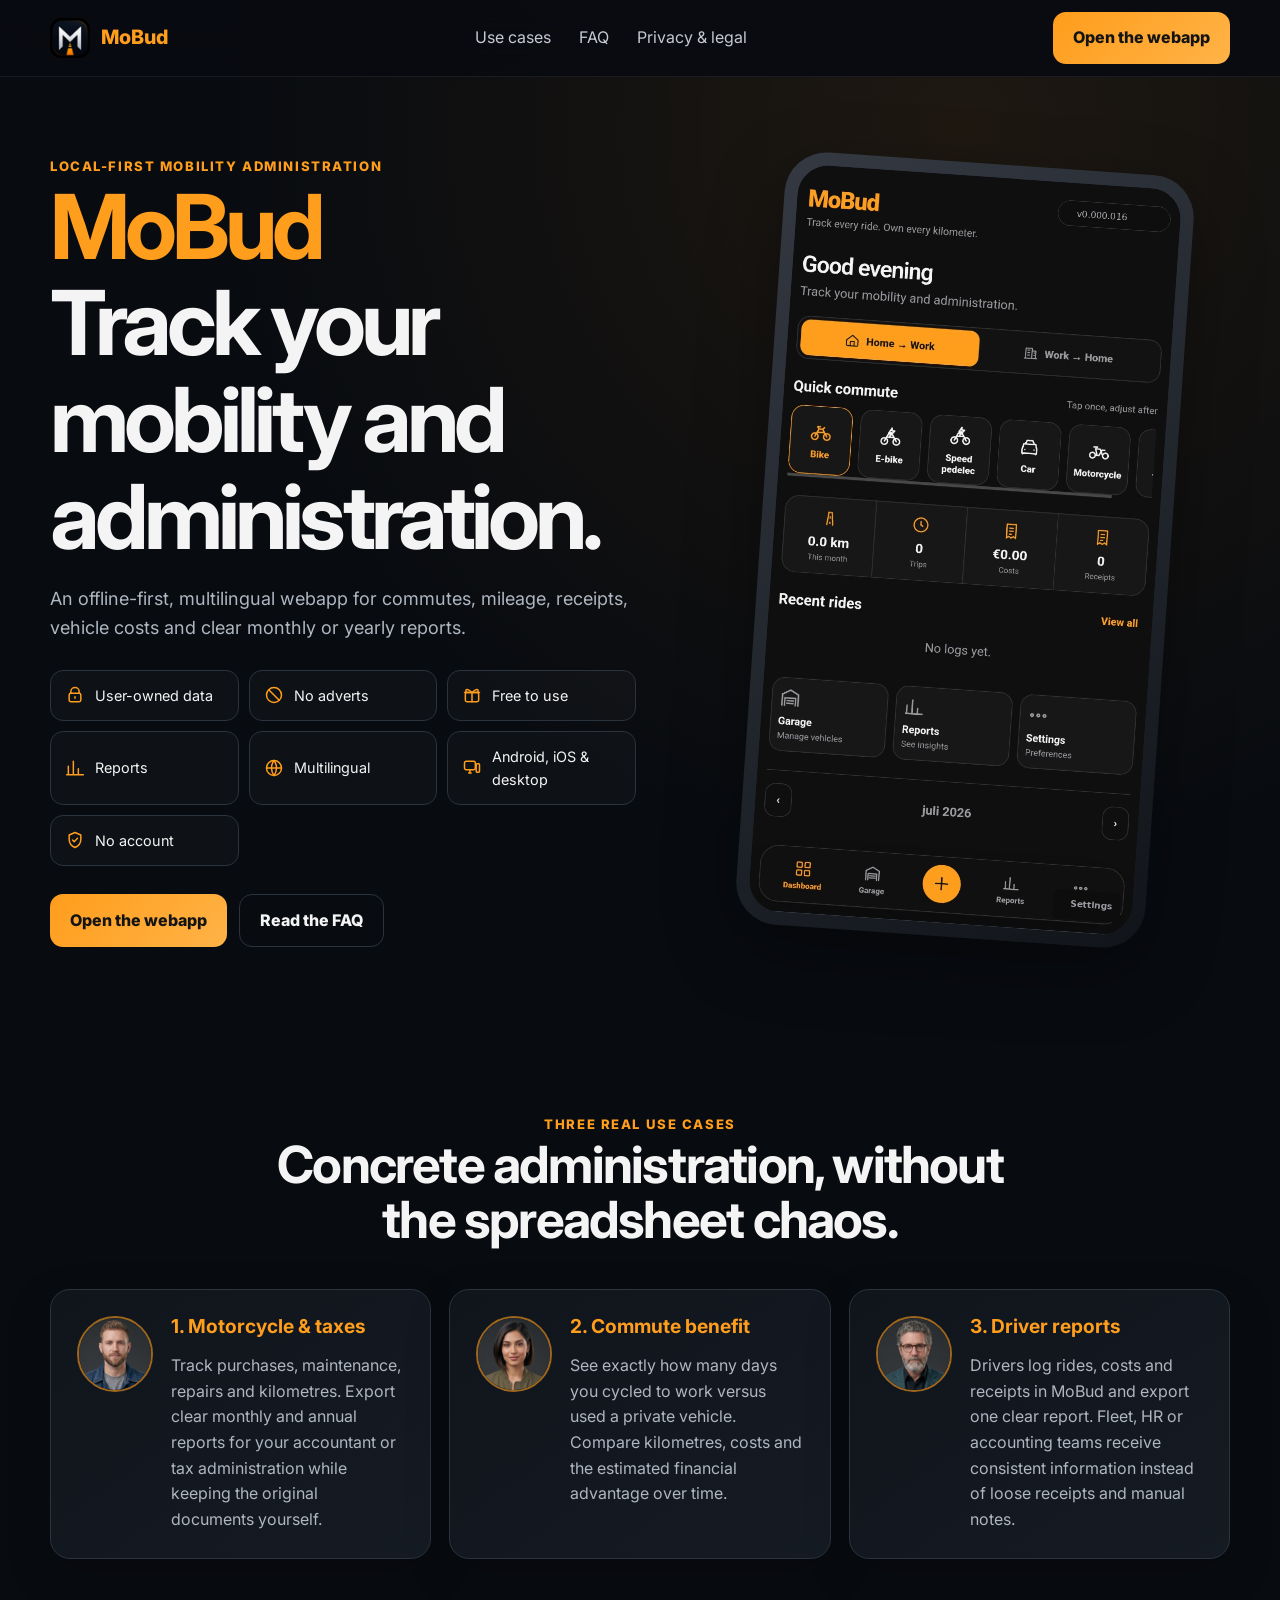
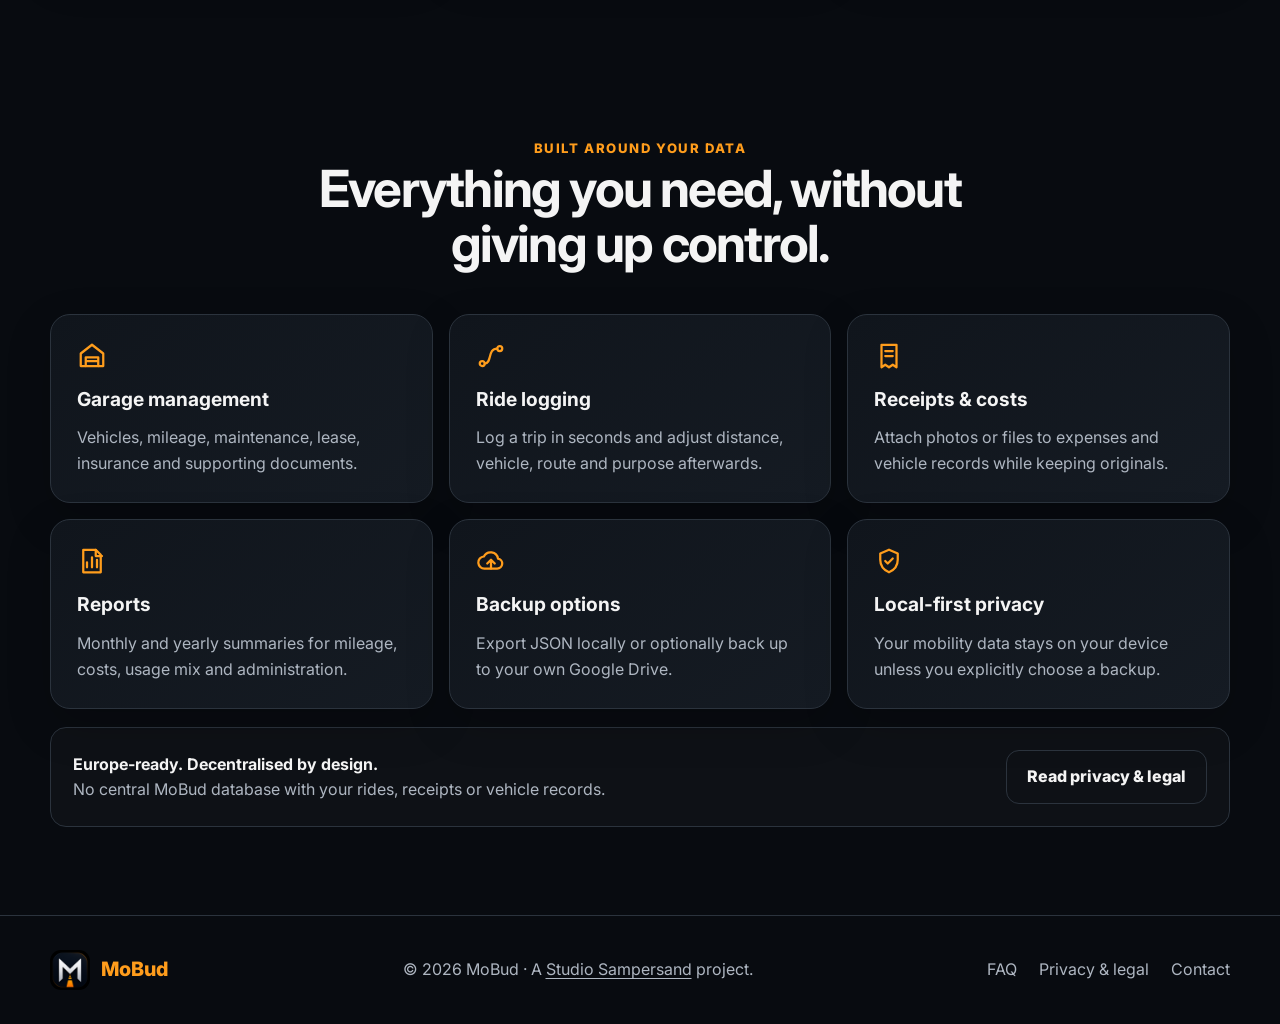
==== commit 42600d5b: "new font introduction + patch visual layout garage mobile" ====
--- a/index.html
+++ b/index.html
@@ -1,84 +1,101 @@
-<!doctype html>
-<html lang="en">
+<!doctype html><html lang="en">
 <head>
-<meta charset="utf-8"><meta name="viewport" content="width=device-width,initial-scale=1,viewport-fit=cover">
-<meta name="referrer" content="no-referrer">
-<meta name="robots" content="noindex,nofollow">
-<meta http-equiv="Permissions-Policy" content="camera=(self), geolocation=(self), microphone=(), payment=(), usb=()">
-<meta name="theme-color" content="#ffd34d"><script>(function(){try{var keys=['mobud-beta-data-v0.000.009','mobud-beta-data-v0.000.008','mobud-beta-data-v0.000.007','mobud-beta-data-v0.000.006','mobud-beta-data-v0.000.005'];var pref='system';for(var i=0;i<keys.length;i++){var raw=localStorage.getItem(keys[i]);if(raw){var data=JSON.parse(raw);pref=(data&&data.settings&&data.settings.theme)||'system';break;}}var resolved=pref==='system'?(window.matchMedia&&matchMedia('(prefers-color-scheme: light)').matches?'light':'dark'):pref;document.documentElement.setAttribute('data-theme',resolved);document.documentElement.setAttribute('data-theme-preference',pref);document.documentElement.style.colorScheme=resolved;}catch(e){}})();</script><meta name="apple-mobile-web-app-capable" content="yes"><meta name="apple-mobile-web-app-status-bar-style" content="black-translucent">
-<title>MoBud · v0.000.016</title><link rel="manifest" href="./manifest.json"><link rel="stylesheet" href="./styles.css?v=0175"><style id="desktop-container-hotfix">
-@media (min-width:621px){
-  #app.app-shell{width:100%!important;max-width:760px!important;margin-left:auto!important;margin-right:auto!important;}
-}
-</style>
-<script src="https://accounts.google.com/gsi/client" async defer></script>
+  <meta charset="utf-8">
+  <meta name="viewport" content="width=device-width,initial-scale=1,viewport-fit=cover">
+  <title>MoBud · Track your mobility and administration</title>
+  <meta name="description" content="A free, ad-free, local-first webapp for tracking mobility, mileage, receipts and reports.">
+  <meta name="theme-color" content="#080b10">
+  <meta property="og:type" content="website">
+  <meta property="og:site_name" content="MoBud">
+  <meta property="og:title" content="MoBud · Track your mobility and administration">
+  <meta property="og:description" content="A free, ad-free, local-first webapp for tracking mobility, mileage, receipts and reports.">
+  <meta property="og:url" content="https://mobud.app/">
+  <meta property="og:image" content="https://mobud.app/assets/mobud-share-card.png">
+  <meta property="og:image:secure_url" content="https://mobud.app/assets/mobud-share-card.png">
+  <meta property="og:image:type" content="image/png">
+  <meta property="og:image:width" content="1200">
+  <meta property="og:image:height" content="630">
+  <meta property="og:image:alt" content="MoBud · Track your mobility and administration">
+  <meta name="twitter:card" content="summary_large_image">
+  <meta name="twitter:title" content="MoBud · Track your mobility and administration">
+  <meta name="twitter:description" content="A free, ad-free, local-first webapp for tracking mobility, mileage, receipts and reports.">
+  <meta name="twitter:image" content="https://mobud.app/assets/mobud-share-card.png">
+  <link rel="icon" href="/assets/mobud-icon.png">
+  <link rel="apple-touch-icon" href="/app/icon-192-v005.png">
+  <link rel="manifest" href="/app/manifest.json">
+  <link rel="alternate" hreflang="en" href="https://mobud.app/?lang=en">
+  <link rel="alternate" hreflang="nl" href="https://mobud.app/?lang=nl">
+  <link rel="alternate" hreflang="fr" href="https://mobud.app/?lang=fr">
+  <link rel="alternate" hreflang="es" href="https://mobud.app/?lang=es">
+  <link rel="alternate" hreflang="it" href="https://mobud.app/?lang=it">
+  <link rel="alternate" hreflang="pt" href="https://mobud.app/?lang=pt">
+  <link rel="alternate" hreflang="sv" href="https://mobud.app/?lang=sv">
+  <link rel="alternate" hreflang="no" href="https://mobud.app/?lang=no">
+  <link rel="alternate" hreflang="da" href="https://mobud.app/?lang=da">
+  <link rel="alternate" hreflang="x-default" href="https://mobud.app/">
+  <link rel="canonical" href="https://mobud.app/">
+  <link rel="stylesheet" href="/assets/site.css">
+<link rel="preconnect" href="https://fonts.googleapis.com">
+<link rel="preconnect" href="https://fonts.gstatic.com" crossorigin>
+<link href="https://fonts.googleapis.com/css2?family=Inter:wght@100..900&display=swap" rel="stylesheet">
 </head>
 <body>
-<div id="installBanner" class="install-banner hidden" role="region" aria-label="Install MoBud">
-  <div class="install-banner__text">Installeer eenvoudig als app</div>
-  <div class="install-banner__actions">
-    <button id="installLater" class="install-banner__later" type="button">Later</button>
-    <button id="installNow" class="install-banner__install" type="button">Installeren</button>
+
+<header class="site-header">
+  <div class="site-shell navbar">
+    <a class="brand" href="/"><img src="/assets/mobud-icon.png" alt=""><span>MoBud</span></a>
+    <nav class="nav-links">
+      <a href="/#use-cases">Use cases</a>
+      <a href="/faq/" >FAQ</a>
+      <a href="/legal/" >Privacy & legal</a>
+    </nav>
+    <a class="cta desktop-cta" href="/app/">Open the webapp</a>
+    <button class="menu-toggle" aria-label="Open menu">☰</button>
   </div>
-</div>
-<svg class="svg-sprite" aria-hidden="true" focusable="false"><defs>
-<symbol id="i-home" viewBox="0 0 24 24"><path d="M3 11.5 12 4l9 7.5v8a1.5 1.5 0 0 1-1.5 1.5h-15A1.5 1.5 0 0 1 3 19.5z"/><path d="M9 21v-7h6v7"/></symbol>
-<symbol id="i-building" viewBox="0 0 24 24"><path d="M4 21V5h10v16M14 9h6v12M7 8h3M7 12h3M7 16h3M17 12h1M17 16h1M2 21h20"/></symbol>
-<symbol id="i-bike" viewBox="0 0 24 24"><circle cx="5.5" cy="17.5" r="3.5"/><circle cx="18.5" cy="17.5" r="3.5"/><path d="m5.5 17.5 4-8h4l5 8M8 13h7M9.5 9.5 8 7h3M13.5 9.5l2-2"/></symbol>
-<symbol id="i-ebike" viewBox="0 0 24 24"><circle cx="5.5" cy="17.5" r="3.5"/><circle cx="18.5" cy="17.5" r="3.5"/><path d="m5.5 17.5 4-8h4l5 8M8 13h7"/><path d="m13 3-3 5h3l-2 4 5-6h-3z"/></symbol>
-<symbol id="i-car" viewBox="0 0 24 24"><path d="m4 16 1.5-6h13L20 16v4H4zM7 10l2-4h6l2 4M7 16h.01M17 16h.01"/><path d="M5 20v1M19 20v1"/></symbol>
-<symbol id="i-motorcycle" viewBox="0 0 24 24"><circle cx="5" cy="17" r="3"/><circle cx="19" cy="17" r="3"/><path d="M8 17h4l3-6h3M10 17l-2-7h5l3 7M6 8h4"/></symbol>
-<symbol id="i-train" viewBox="0 0 24 24"><rect x="5" y="3" width="14" height="15" rx="3"/><path d="M8 7h8M8 12h.01M16 12h.01M8 21l2-3M16 18l2 3M7 21h10"/></symbol>
-<symbol id="i-walk" viewBox="0 0 24 24"><circle cx="13" cy="4" r="2"/><path d="m11 9 3 2 2 4M11 9l-2 5-3 3M14 11l-2 5-1 5M16 15l3 4"/></symbol>
-<symbol id="i-grid" viewBox="0 0 24 24"><rect x="3" y="3" width="7" height="7" rx="1"/><rect x="14" y="3" width="7" height="7" rx="1"/><rect x="3" y="14" width="7" height="7" rx="1"/><rect x="14" y="14" width="7" height="7" rx="1"/></symbol>
-<symbol id="i-garage" viewBox="0 0 24 24"><path d="M3 21V8l9-5 9 5v13M6 21v-9h12v9M8 15h8M8 18h8"/></symbol>
-<symbol id="i-chart" viewBox="0 0 24 24"><path d="M4 20V10M10 20V4M16 20v-7M22 20H2"/></symbol>
-<symbol id="i-more" viewBox="0 0 24 24"><circle cx="5" cy="12" r="1.4"/><circle cx="12" cy="12" r="1.4"/><circle cx="19" cy="12" r="1.4"/></symbol>
-<symbol id="i-plus" viewBox="0 0 24 24"><path d="M12 5v14M5 12h14"/></symbol>
-<symbol id="i-clock" viewBox="0 0 24 24"><circle cx="12" cy="12" r="9"/><path d="M12 7v5l3 2"/></symbol>
-<symbol id="i-road" viewBox="0 0 24 24"><path d="M8 21 10 3M16 21 14 3M12 19v-3M12 12V9M12 5V3"/></symbol>
-<symbol id="i-receipt" viewBox="0 0 24 24"><path d="M6 3h12v18l-3-2-3 2-3-2-3 2zM9 8h6M9 12h6M9 16h4"/></symbol>
-<symbol id="i-plane" viewBox="0 0 24 24"><path d="M2 16l20-8-7 7v5l-3 1-2-5-4 2z"/></symbol><symbol id="i-helicopter" viewBox="0 0 24 24"><path d="M4 14h13l3-3M7 14l2-5h6l3 5M3 18h15M12 9V5M7 5h10"/></symbol></defs></svg>
-
-<div id="updateBanner" class="update-banner hidden"><strong>Nieuwe MoBud-cacheversie beschikbaar</strong><p>Download eerst een lokale veiligheidsback-up. Je bevestigt daarna expliciet voor de cache-update wordt toegepast.</p><button id="applyUpdate" class="primary small">Backup & update</button></div>
-<div id="app" class="app-shell">
-<header class="topbar"><div><p class="brand">MoBud</p><p class="tagline"><span data-no-i18n>Track every ride. Own every kilometer.</span></p></div><div class="top-actions"><span class="version-pill">v0.000.016</span></div></header>
+</header>
 <main>
-<section id="screen-dashboard" class="screen active">
-<div class="dashboard-intro"><p id="greeting" class="dashboard-greeting">Good morning</p><p class="muted">Track your mobility and administration.</p></div>
-<div class="commute-panel" data-tutorial="commute-panel"><div class="segmented commute-segment"><button id="dirHomeWork" class="active" data-tutorial="direction-toggle"><svg><use href="#i-home"/></svg><span>Home → Work</span></button><button id="dirWorkHome"><svg><use href="#i-building"/></svg><span>Work → Home</span></button></div></div>
-<section class="dashboard-section"><div class="section-head"><h3>Quick commute</h3><span class="muted microcopy">Tap once, adjust after</span></div><div id="quickVehicles" class="quick-vehicle-row" data-tutorial="quick-log"></div></section>
-<section class="stats-strip"><div class="stat"><svg><use href="#i-road"/></svg><strong id="statKm">0</strong><span>This month</span></div><div class="stat"><svg><use href="#i-clock"/></svg><strong id="statTrips">0</strong><span>Trips</span></div><div class="stat"><svg><use href="#i-receipt"/></svg><strong id="statCost">€0</strong><span>Costs</span></div><div class="stat"><svg><use href="#i-receipt"/></svg><strong id="statReceipts">0</strong><span>Receipts</span></div></section>
-<section class="recent-section"><div class="section-head"><h3>Recent rides</h3><button id="viewAllLogs" class="text-link" data-tutorial="open-calendar">View all</button></div><div id="recentList" class="recent-list empty-state">No logs yet.</div></section>
-<div class="month-switch compact-month"><button id="prevMonth" class="hidden" class="ghost">‹</button><strong id="currentMonthLabel"></strong><button id="nextMonth" class="hidden" class="ghost">›</button></div>
+<section class="site-shell hero">
+  <div>
+    <span class="eyebrow">Local-first mobility administration</span>
+    <h1><span style="color:var(--accent)">MoBud</span><br>Track your mobility and administration.</h1>
+    <p>An offline-first, multilingual webapp for commutes, mileage, receipts, vehicle costs and clear monthly or yearly reports.</p>
+    <div class="usp-grid">
+      <div class="usp"><svg class="ui-icon" viewBox="0 0 24 24" aria-hidden="true"><path d="M7 10V8a5 5 0 0 1 10 0v2"/><rect x="5" y="10" width="14" height="10" rx="2"/><path d="M12 14v2"/></svg><span>User-owned data</span></div><div class="usp"><svg class="ui-icon" viewBox="0 0 24 24" aria-hidden="true"><circle cx="12" cy="12" r="9"/><path d="m6 6 12 12"/></svg><span>No adverts</span></div><div class="usp"><svg class="ui-icon" viewBox="0 0 24 24" aria-hidden="true"><rect x="4" y="9" width="16" height="11" rx="2"/><path d="M12 9v11M3 9h18M7.5 9C5 9 4 7.7 4.8 6.2 5.6 4.7 7.6 5 12 9M16.5 9c2.5 0 3.5-1.3 2.7-2.8C18.4 4.7 16.4 5 12 9"/></svg><span>Free to use</span></div>
+      <div class="usp"><svg class="ui-icon" viewBox="0 0 24 24" aria-hidden="true"><path d="M4 20V10M10 20V4M16 20v-7M22 20H2"/></svg><span>Reports</span></div><div class="usp"><svg class="ui-icon" viewBox="0 0 24 24" aria-hidden="true"><circle cx="12" cy="12" r="9"/><path d="M3 12h18M12 3a15 15 0 0 1 0 18M12 3a15 15 0 0 0 0 18"/></svg><span>Multilingual</span></div><div class="usp"><svg class="ui-icon" viewBox="0 0 24 24" aria-hidden="true"><rect x="3" y="4" width="13" height="10" rx="2"/><path d="M8 18h3M9.5 14v4"/><rect x="17" y="7" width="4" height="10" rx="1"/></svg><span>Android, iOS & desktop</span></div><div class="usp"><svg class="ui-icon" viewBox="0 0 24 24" aria-hidden="true"><path d="M12 3 5 6v5c0 4.5 2.8 8.2 7 10 4.2-1.8 7-5.5 7-10V6z"/><path d="m9 12 2 2 4-4"/></svg><span>No account</span></div>
+    </div>
+    <div class="hero-actions"><a class="cta" href="/app/">Open the webapp</a><a class="cta secondary" href="/faq/">Read the FAQ</a></div>
+  </div>
+  <div class="phone-stage"><div class="phone"><div class="phone-screen"><img src="/assets/app-dashboard.png" alt="MoBud dashboard screenshot"></div></div></div>
 </section>
-
-<section id="screen-log" class="screen"><div class="tabs card slim"><button class="tab active" data-tab="trip">Trip</button><button class="tab" data-tab="expense">Cost / receipt</button></div>
-<form id="tripForm" data-tutorial="trip-form" class="card form active-form"><h2 id="tripFormTitle">Log trip</h2><input type="hidden" id="tripEditId"><label>Date<input type="date" id="tripDate" required></label><label>Vehicle<select id="tripVehicle"></select></label><div class="swap-row"><label>From<select id="tripFrom"></select></label><button type="button" id="swapTrip" class="ghost swap">⇄</button><label>To<select id="tripTo"></select></label></div><label id="tripFromOtherWrap" class="hidden">Other origin<input id="tripFromOther" autocomplete="off" placeholder="Start typing and select an address"><div class="suggestions" id="tripFromOtherSuggestions"></div></label><label id="tripToOtherWrap" class="hidden">Other destination<input id="tripToOther" autocomplete="off" placeholder="Start typing and select an address"><div class="suggestions" id="tripToOtherSuggestions"></div></label><div class="two-col"><label>Distance<input type="number" min="0" step="0.1" id="tripKm" required></label><button type="button" id="calcRoute" class="secondary route-btn">Calculate route</button></div><label>Purpose<select id="tripPurpose"><option value="Commute">Commute</option><option value="Professional">Professional</option><option value="Private">Private</option><option value="Recreational">Recreational</option></select></label><label>Note<textarea id="tripNotes" rows="3"></textarea></label><div class="file-actions"><label class="secondary file-label">Choose file<input type="file" id="tripFile" accept="image/*,.pdf"></label><label class="secondary file-label">Take photo<input type="file" id="tripCamera" accept="image/*" capture="environment"></label></div><div id="tripAttachmentInfo" class="attachment-info hidden"></div><p class="legal-note">Keep the legally valid original ticket or invoice for the required retention period. A MoBud copy does not replace the original.</p><div class="hero-actions"><button class="primary" type="submit">Save trip</button><button id="cancelTripEdit" class="ghost hidden" type="button">Cancel</button></div></form>
-<form id="expenseForm" data-tutorial="expense-form" class="card form"><h2 id="expenseFormTitle">Cost / receipt</h2><input type="hidden" id="expenseEditId"><label>Date<input type="date" id="expenseDate" required></label><label>Vehicle<select id="expenseVehicle"></select></label><label>Category<select id="expenseCategory"><option value="Fuel / charging">Fuel / charging</option><option value="Parking">Parking</option><option value="Train">Train</option><option value="Bus / tram / metro">Bus / tram / metro</option><option value="Maintenance">Maintenance</option><option value="Repair">Repair</option><option value="Fine">Fine</option><option value="Insurance">Insurance</option><option value="Tax">Tax</option><option value="Equipment / clothing">Equipment / clothing</option><option value="Purchase">Purchase</option><option value="Other">Other</option></select></label><label>Amount<input type="number" min="0" step="0.01" id="expenseAmount" required></label><label>Supplier<input id="expenseSupplier"></label><label>Odometer / mileage<input type="number" min="0" step="0.1" id="expenseOdometer"></label><label>Note<textarea id="expenseNotes" rows="3"></textarea></label><div class="file-actions"><label class="secondary file-label">Choose file<input type="file" id="expenseFile" accept="image/*,.pdf"></label><label class="secondary file-label">Take photo<input type="file" id="expenseCamera" accept="image/*" capture="environment"></label></div><div id="expenseAttachmentInfo" class="attachment-info hidden"></div><p class="legal-note">Keep the legally valid original ticket or invoice for the required retention period. A MoBud copy does not replace the original.</p><div class="hero-actions"><button class="primary" type="submit">Save cost</button><button id="cancelExpenseEdit" class="ghost hidden" type="button">Cancel</button></div></form></section>
-
-<section id="screen-calendar" class="screen"><div class="card"><button id="calendarBack" class="ghost small calendar-back" type="button">← Terug</button><div class="section-head"><button id="calPrev" class="ghost">‹</button><h2 id="calendarTitle"></h2><button id="calNext" class="ghost">›</button></div><div class="calendar-week"><span>Mo</span><span>Tu</span><span>We</span><span>Th</span><span>Fr</span><span>Sa</span><span>Su</span></div><div id="calendarGrid" class="calendar-grid"></div></div><div class="card"><h3 id="selectedDayTitle">Selected day</h3><div id="dayLogs" class="list"></div></div></section>
-
-<section id="screen-garage" data-tutorial="garage-screen" class="screen"><div class="page-header"><div class="section-head"><div><h2>Garage</h2><p class="muted">Manage, filter and maintain your vehicles.</p></div><button id="addVehicleBtn" class="primary small">Add vehicle</button></div><div class="garage-filters"><select id="garageTypeFilter"><option value="all">All vehicle types</option></select><select id="garagePowertrainFilter"><option value="all">All powertrains</option></select></div></div><div id="garageList"></div></section>
-
-<section id="screen-stats" data-tutorial="stats-screen" class="screen"><div class="page-header"><h2>Stats & reports</h2><p class="muted">Local overview. Your mobility data remains on this device or in your own Google Drive.</p></div><div id="statsContent"></div><div class="card"><h3>Export</h3><p class="legal-note">Keep original supporting documents. Reports and uploaded copies are administrative aids only and do not determine tax deductibility.</p><div class="hero-actions"><button id="printReport" class="primary">Print</button><button id="exportPdf" class="secondary">PDF exporteren</button></div><p class="legal-note">Een rapport wordt alleen gemaakt wanneer je zelf op een van deze knoppen drukt. PDF-rapporten worden niet automatisch in Google Drive opgeslagen; je kiest zelf waar je ze bewaart.</p></div></section>
-
-<section id="screen-settings" data-tutorial="settings-screen" class="screen"><div class="page-header"><h2>Settings</h2><p class="muted">Preferences are saved automatically.</p><span id="autosaveStatus" class="autosave-status">Saved</span></div><div class="card"><label>Name<input id="settingName"></label><label>Language<select id="settingLanguage"><option value="en">English</option><option value="nl">Nederlands</option><option value="fr">Français</option><option value="de">Deutsch</option><option value="de-CH">Deutsch (Schweiz)</option><option value="it">Italiano</option><option value="es">Español</option><option value="pt">Português</option><option value="da">Dansk</option><option value="sv">Svenska</option><option value="no">Norsk</option><option value="pl">Polski</option></select></label><label>Country<select id="settingCountry"><option value="BE">Belgium</option><option value="NL">Netherlands</option><option value="FR">France</option><option value="DE">Germany</option><option value="CH">Switzerland</option><option value="IT">Italy</option><option value="ES">Spain</option><option value="PT">Portugal</option><option value="DK">Denmark</option><option value="SE">Sweden</option><option value="NO">Norway</option><option value="PL">Poland</option></select></label><label>Currency<select id="settingCurrency"><option value="€">Euro (€)</option><option value="£">Pound (£)</option><option value="kr">Krona (kr)</option></select></label><label>Distance unit<select id="settingUnit"><option value="km">Kilometres</option><option value="mi">Miles</option></select></label><label>Appearance<select id="settingTheme"><option value="system">Follow system</option><option value="dark">Always dark</option><option value="light">Always light</option></select></label></div>
-<div class="card"><h3>Addresses</h3><div id="addressFields"></div></div>
-<div class="card"><h3>Storage & Google Drive</h3><p id="storageStatus" class="muted"></p><p id="lastSyncStatus" class="sync-status hidden">Last sync: never</p><div class="hero-actions drive-actions"><button id="linkDrive" class="secondary">Link Google Drive</button><button id="syncDrive" class="secondary hidden">Synchronise now</button><button id="driveBackupCreate" class="secondary hidden">Backup maken</button><button id="driveBackupImport" class="secondary hidden">Backup importeren</button><button id="exportJson" data-tutorial="backup-export" class="secondary">Gegevensback-up exporteren</button><label class="secondary file-label">Gegevensback-up importeren<input id="importJson" type="file" accept="application/json"></label><button id="disconnectDrive" class="ghost hidden">Disconnect</button></div><div class="data-trust-box"><strong>What happens with my data?</strong><p>MoBud stores your mobility data locally on this device. Google Drive is optional and uses your own app data folder. Local and Drive data are merged where possible; MoBud does not sell data and does not use a central trip database.</p></div><p class="legal-note">Automatic sync runs when MoBud opens, after relevant changes and periodically while the app is active. Manual backups are separate recovery points.</p><p class="legal-note">Google Drive is optional. MoBud remains local-first. Your backup stays in your Google account. You manage storage accumulation and retention.</p></div>
-<div class="card"><h3>Old receipt cleanup</h3><p class="muted">Remove only photo and PDF attachments older than a chosen date. Trips, costs, amounts and receipt metadata remain available.</p><label>Remove attachments before<input type="date" id="receiptCleanupDate"></label><p id="receiptCleanupPreview" class="muted">Choose a cutoff date to preview old receipt attachments.</p><button id="cleanupReceipts" class="danger">Clean up old receipts</button><p class="legal-note">This action is permanent and updates the local data and your next Google Drive sync.</p></div>
-<div class="retired-reminder-controls hidden" aria-hidden="true"><select id="commuteReminderMode"><option value="never" selected>Never</option></select><input type="time" id="dailyReminderTime" value="19:00"><select id="weeklyReminderDay"><option value="6" selected>Saturday</option></select><input type="time" id="weeklyReminderTime" value="10:00"><select id="backupFrequency"><option value="never" selected>Never</option></select><select id="reportFrequency"><option value="never" selected>Never</option></select><input type="checkbox" id="notifyUpdates"></div>
-<div class="card update-check-card"><h3>Updates</h3><p class="muted">Controleer manueel of er een nieuwe MoBud-cacheversie klaarstaat.</p><button id="checkUpdate" class="secondary">Controleer updates</button></div>
-<div class="card"><h3>Mobility providers</h3><p class="muted">Official national and regional operators for your selected country.</p><div id="mobilityProviderList" class="provider-list"></div></div><div class="card"><h3>Help & FAQ</h3><button id="replayTutorial" class="secondary">Replay tutorial</button><div id="faqList" class="faq-list"></div></div>
-<div class="card"><h3>Feedback</h3><a class="secondary link-btn" href="mailto:studiosampersand@gmail.com?subject=MoBud%20idea">Send an idea</a><button id="requestBtn" class="secondary">Send request</button><button id="bugBtn" class="secondary">Report bug</button></div>
-<div class="support-card"><p class="muted">No subscription, no adverts and no hidden revenue model — simply freeware to make your mobility administration easier. Want to support frequent updates? Buying me a coffee is entirely optional.</p><a class="secondary link-btn" href="https://buymeacoffee.com/studiosampersand" target="_blank" rel="noopener noreferrer">Buy me a coffee</a></div></section>
+<section class="section" id="use-cases">
+  <div class="site-shell">
+    <div class="section-heading"><span class="eyebrow">Three real use cases</span><h2>Concrete administration, without the spreadsheet chaos.</h2></div>
+    <div class="cards-3">
+      <article class="card usecase"><img class="avatar" src="/assets/avatar-1.jpg" alt=""><div><h3>1. Motorcycle & taxes</h3><p>Track purchases, maintenance, repairs and kilometres. Export clear monthly and annual reports for your accountant or tax administration while keeping the original documents yourself.</p></div></article>
+      <article class="card usecase"><img class="avatar" src="/assets/avatar-2.jpg" alt=""><div><h3>2. Commute benefit</h3><p>See exactly how many days you cycled to work versus used a private vehicle. Compare kilometres, costs and the estimated financial advantage over time.</p></div></article>
+      <article class="card usecase"><img class="avatar" src="/assets/avatar-3.jpg" alt=""><div><h3>3. Driver reports</h3><p>Drivers log rides, costs and receipts in MoBud and export one clear report. Fleet, HR or accounting teams receive consistent information instead of loose receipts and manual notes.</p></div></article>
+    </div>
+  </div>
+</section>
+<section class="section">
+  <div class="site-shell">
+    <div class="section-heading"><span class="eyebrow">Built around your data</span><h2>Everything you need, without giving up control.</h2></div>
+    <div class="feature-grid">
+      <article class="card feature"><div class="feature-icon"><svg class="ui-icon" viewBox="0 0 24 24" aria-hidden="true"><path d="M3 10 12 3l9 7v10H3z"/><path d="M7 20v-7h10v7M7 16h10"/></svg></div><h3>Garage management</h3><p>Vehicles, mileage, maintenance, lease, insurance and supporting documents.</p></article>
+      <article class="card feature"><div class="feature-icon"><svg class="ui-icon" viewBox="0 0 24 24" aria-hidden="true"><circle cx="5" cy="18" r="2"/><circle cx="19" cy="6" r="2"/><path d="M7 18c6 0 2-12 10-12"/></svg></div><h3>Ride logging</h3><p>Log a trip in seconds and adjust distance, vehicle, route and purpose afterwards.</p></article>
+      <article class="card feature"><div class="feature-icon"><svg class="ui-icon" viewBox="0 0 24 24" aria-hidden="true"><path d="M6 3h12v18l-3-2-3 2-3-2-3 2z"/><path d="M9 8h6M9 12h6"/></svg></div><h3>Receipts & costs</h3><p>Attach photos or files to expenses and vehicle records while keeping originals.</p></article>
+      <article class="card feature"><div class="feature-icon"><svg class="ui-icon" viewBox="0 0 24 24" aria-hidden="true"><path d="M5 3h10l4 4v14H5z"/><path d="M15 3v5h5M8 17v-4M12 17V9M16 17v-6"/></svg></div><h3>Reports</h3><p>Monthly and yearly summaries for mileage, costs, usage mix and administration.</p></article>
+      <article class="card feature"><div class="feature-icon"><svg class="ui-icon" viewBox="0 0 24 24" aria-hidden="true"><path d="M7 18h10a4 4 0 0 0 .6-7.95A6 6 0 0 0 6.3 8.4 4.5 4.5 0 0 0 7 18z"/><path d="m9 14 3-3 3 3M12 11v7"/></svg></div><h3>Backup options</h3><p>Export JSON locally or optionally back up to your own Google Drive.</p></article>
+      <article class="card feature"><div class="feature-icon"><svg class="ui-icon" viewBox="0 0 24 24" aria-hidden="true"><path d="M12 3 5 6v5c0 4.5 2.8 8.2 7 10 4.2-1.8 7-5.5 7-10V6z"/><path d="m9 12 2 2 4-4"/></svg></div><h3>Local-first privacy</h3><p>Your mobility data stays on your device unless you explicitly choose a backup.</p></article>
+    </div>
+    <div class="privacy-strip"><div><strong>Europe-ready. Decentralised by design.</strong><br><span style="color:var(--muted)">No central MoBud database with your rides, receipts or vehicle records.</span></div><a class="cta secondary" href="/legal/">Read privacy & legal</a></div>
+  </div>
+</section>
 </main>
-<nav class="bottom-nav"><button class="nav active" data-screen="dashboard"><svg><use href="#i-grid"/></svg><span>Dashboard</span></button><button class="nav" data-screen="garage" data-tutorial="nav-garage"><svg><use href="#i-garage"/></svg><span>Garage</span></button><button class="nav nav-add" data-screen="log" data-tutorial="nav-log"><svg><use href="#i-plus"/></svg><span>Log</span></button><button class="nav" data-screen="stats" data-tutorial="nav-stats"><svg><use href="#i-chart"/></svg><span>Reports</span></button><button class="nav" data-screen="settings" data-tutorial="nav-settings"><svg><use href="#i-more"/></svg><span>Settings</span></button></nav>
-</div>
-<div id="onboarding" class="modal hidden"><div class="modal-card"><div id="onboardingStep1" class="onboard-step"><p class="eyebrow">Step 1 of 3</p><h2>You and your vehicles</h2><label>Your name<input id="onboardName"></label><label>Language<select id="onboardLanguage"><option value="en">English</option><option value="nl">Nederlands</option><option value="fr">Français</option><option value="de">Deutsch</option><option value="de-CH">Deutsch (Schweiz)</option><option value="it">Italiano</option><option value="es">Español</option><option value="pt">Português</option><option value="da">Dansk</option><option value="sv">Svenska</option><option value="no">Norsk</option><option value="pl">Polski</option></select></label><div id="onboardVehicles"></div><button id="onboardAddVehicle" class="secondary">Add a vehicle</button><div class="modal-actions"><button id="onboardNext1" class="primary">Continue</button></div></div><div id="onboardingStep2" class="onboard-step hidden"><p class="eyebrow">Step 2 of 3</p><h2>Choose where your data lives</h2><p>MoBud is free, ad-free and does not store your trips, costs, addresses or files on MoBud servers.</p><label class="choice"><input type="radio" name="storageChoice" value="local" checked><strong>Keep everything local</strong><span>Only this device. Losing it or clearing browser data can erase your records.</span></label><label class="choice"><input type="radio" name="storageChoice" value="drive"><strong>Use Google Drive</strong><span>Back up to your own Drive and access the same backup on other devices. You manage Drive storage accumulation.</span></label><div class="modal-actions"><button id="onboardBack2" class="ghost">Back</button><button id="onboardNext2" class="primary">Continue</button></div></div><div id="onboardingStep3" class="onboard-step hidden"><p class="eyebrow">Step 3 of 3</p><h2>Local reminders</h2><p>MoBud keeps reminders local. You will not receive phone notifications when the app is closed. Instead, MoBud shows reminder modals when you open the app.</p><div class="retired-reminder-controls" aria-hidden="true"><select id="onboardCommuteReminder"><option value="never" selected>No commute reminder</option></select><select id="onboardBackup"><option value="never" selected>No reminders</option></select><select id="onboardReport"><option value="never" selected>No reminders</option></select><input type="checkbox" id="onboardNotify"></div><div class="modal-actions"><button id="onboardBack3" class="ghost">Back</button><button id="finishOnboarding" class="primary">Enter MoBud</button></div></div></div></div>
-<div id="vehicleModal" class="modal hidden"><form id="vehicleForm" class="modal-card"><h2 id="vehicleFormTitle">Add vehicle</h2><input type="hidden" id="vehicleId"><div class="two-col"><label>Type<select id="vehicleType"><option value="bicycle">Bicycle</option><option value="ebike">Electric bicycle</option><option value="speed_pedelec">Speed pedelec</option><option value="car">Car</option><option value="van">Van</option><option value="motorcycle">Motorcycle</option><option value="scooter">Scooter / moped</option><option value="plane">Plane</option><option value="helicopter">Helicopter</option><option value="other">Other vehicle</option></select></label><label>Powertrain / fuel<select id="vehiclePowertrain"><option value="not_applicable">Not applicable</option><option value="electric">Electric</option><option value="petrol">Petrol</option><option value="diesel">Diesel</option><option value="hybrid_petrol">Hybrid petrol</option><option value="hybrid_diesel">Hybrid diesel</option><option value="plug_in_hybrid">Plug-in hybrid</option><option value="lpg">LPG</option><option value="cng">CNG</option><option value="hydrogen">Hydrogen</option><option value="other">Other</option></select></label></div><label>Display name<input id="vehicleName" required placeholder="Lease bicycle work"></label><div class="two-col"><label>Brand<input id="vehicleBrand"></label><label>Model<input id="vehicleModel"></label></div><label>Current odometer / mileage<input type="number" min="0" step="0.1" id="vehicleCurrentOdometer" placeholder="e.g. 50124"></label><label class="check"><input type="checkbox" id="vehicleDefault"> Default vehicle of this type</label><details><summary>Optional details</summary><label>Bought from<input id="vehicleBoughtFrom"></label><label>Seller website<input type="url" id="vehicleSellerUrl"></label><button type="button" class="ghost small metadata-button" data-fetch-partner="seller" data-url-input="vehicleSellerUrl">Retrieve public contact details</button><label>Seller phone<input id="vehicleSellerPhone"></label><label>Seller address<input id="vehicleSellerAddress"></label><label>Lease partner<input id="vehicleLeasePartner"></label><label>Lease partner website<input type="url" id="vehicleLeaseUrl"></label><button type="button" class="ghost small metadata-button" data-fetch-partner="lease" data-url-input="vehicleLeaseUrl">Retrieve public contact details</button><label>Lease phone<input id="vehicleLeasePhone"></label><label>Lease address<input id="vehicleLeaseAddress"></label><div class="two-col"><label>Lease start<input type="date" id="vehicleLeaseStart"></label><label>Lease end<input type="date" id="vehicleLeaseEnd"></label></div><label>Maintenance provider<input id="vehicleMaintenanceProvider"></label><label>Maintenance website<input type="url" id="vehicleMaintenanceUrl"></label><button type="button" class="ghost small metadata-button" data-fetch-partner="maintenance" data-url-input="vehicleMaintenanceUrl">Retrieve public contact details</button><label>Maintenance contact<input id="vehicleMaintenanceContact"></label><label>Maintenance address<input id="vehicleMaintenanceAddress"></label><label>Insurance provider<input id="vehicleInsurance"></label><label>Insurance website<input type="url" id="vehicleInsuranceUrl"></label><button type="button" class="ghost small metadata-button" data-fetch-partner="insurance" data-url-input="vehicleInsuranceUrl">Retrieve public contact details</button><label>Insurance phone<input id="vehicleInsurancePhone"></label><label>Insurance address<input id="vehicleInsuranceAddress"></label><div class="two-col"><label>First maintenance at km<input type="number" min="0" id="vehicleFirstMaintenanceKm"></label><label>First maintenance by date<input type="date" id="vehicleFirstMaintenanceDate"></label></div><div class="two-col"><label>Maintenance every months<input type="number" min="0" id="vehicleMaintenanceMonths"></label><label>Maintenance every km<input type="number" min="0" id="vehicleMaintenanceKm"></label></div></details><div class="modal-actions"><button id="cancelVehicle" type="button" class="ghost">Cancel</button><button class="primary" type="submit">Save vehicle</button></div></form></div>
-<div id="tutorial" class="tutorial hidden"><div id="tutorialSpot" class="tutorial-spot"></div><div class="tutorial-card"><p id="tutorialCount" class="eyebrow"></p><h3 id="tutorialTitle"></h3><p id="tutorialText"></p><div class="modal-actions"><button id="tutorialSkip" class="ghost">Skip</button><button id="tutorialNext" class="primary">Next</button></div></div></div>
-<div id="otherDeviceModal" class="modal hidden"><div class="modal-card warning-modal"><h2>MoBud staat ook open op een ander apparaat</h2><p id="otherDeviceText">Je info staat nog open op een ander apparaat. Sluit deze eerst af voor je hier verdergaat om dataconflicten te vermijden.</p><div class="modal-actions"><button id="otherDeviceRecheck" class="secondary" type="button">Ander apparaat sluiten en opnieuw controleren</button><button id="otherDeviceContinue" class="ghost" type="button">Toch doorgaan</button></div></div></div>
-<div id="feedbackModal" class="modal hidden"><form id="feedbackForm" class="modal-card"><h2 id="feedbackTitle">Report</h2><input type="hidden" id="feedbackType"><label>Title<input id="feedbackSubject" required></label><label>Description<textarea id="feedbackDescription" rows="5" required></textarea></label><label>Severity<select id="feedbackSeverity"><option value="Cosmetic">Cosmetic</option><option value="Annoying">Annoying</option><option value="Feature unusable">Feature unusable</option><option value="Data-loss risk">Data-loss risk</option><option value="App unusable">App unusable</option></select></label><label>Email (optional)<input type="email" id="feedbackEmail"></label><label class="check"><input type="checkbox" id="feedbackContact"> You may contact me</label><p class="legal-note">Do not include addresses, receipts, vehicle identifiers or other private data.</p><div class="modal-actions"><button type="button" id="cancelFeedback" class="ghost">Cancel</button><button class="primary" type="submit">Send</button></div></form></div>
-<div id="toast" class="toast hidden"></div><script src="config.js?v=0175"></script><script src="i18n.js?v=0175"></script><script src="pdf-lib.min.js?v=0175"></script><script src="app.js?v=0175"></script>
-</body></html>
+<footer class="site-footer">
+  <div class="site-shell footer-row">
+    <a class="brand" href="/"><img src="/assets/mobud-icon.png" alt=""><span>MoBud</span></a>
+    <span>© 2026 MoBud · A <a href="https://www.studiosampersand.be" target="_blank" rel="noopener noreferrer">Studio Sampersand</a> project.</span>
+    <div class="footer-links"><a href="/faq/">FAQ</a><a href="/legal/">Privacy & legal</a><a href="mailto:studiosampersand@gmail.com">Contact</a></div>
+  </div>
+</footer><script src="/assets/site.js"></script></body></html>
--- a/assets/site.css
+++ b/assets/site.css
@@ -0,0 +1,127 @@
+
+:root{
+  --bg:#080b10;--surface:#10151c;--surface-2:#151b23;--line:#2b333d;
+  --text:#f4f4f4;--muted:#aeb6c1;--accent:#ff9d1c;--accent-2:#ffb347;
+  --max:1180px;--radius:20px;--shadow:0 24px 70px rgba(0,0,0,.34);
+}
+*{box-sizing:border-box}
+html{scroll-behavior:smooth}
+body{margin:0;background:radial-gradient(circle at 75% 5%,rgba(255,157,28,.09),transparent 28%),var(--bg);color:var(--text);font:16px/1.6 Inter,ui-sans-serif,system-ui,-apple-system,BlinkMacSystemFont,"Segoe UI",sans-serif}
+img{max-width:100%;display:block}
+a{color:inherit;text-decoration:none}
+button,input{font:inherit}
+.site-shell{width:min(calc(100% - 32px),var(--max));margin:auto}
+.site-header{position:sticky;top:0;z-index:20;background:rgba(8,11,16,.88);backdrop-filter:blur(18px);border-bottom:1px solid rgba(255,255,255,.07)}
+.navbar{height:76px;display:flex;align-items:center;justify-content:space-between;gap:24px}
+.brand{display:flex;align-items:center;gap:11px;font-weight:800;font-size:1.24rem}
+.brand img{width:40px;height:40px;border-radius:11px}
+.brand span{color:var(--accent)}
+.nav-links{display:flex;align-items:center;gap:28px;color:#c5cad1}
+.nav-links a:hover,.nav-links a[aria-current="page"]{color:#fff}
+.cta{display:inline-flex;align-items:center;justify-content:center;gap:9px;background:linear-gradient(135deg,var(--accent),var(--accent-2));color:#141414;font-weight:800;padding:13px 20px;border-radius:13px;border:0;cursor:pointer}
+.cta.secondary{background:transparent;color:var(--text);border:1px solid var(--line)}
+.menu-toggle{display:none;background:transparent;border:1px solid var(--line);color:#fff;border-radius:11px;padding:8px 11px}
+.hero{min-height:680px;display:grid;grid-template-columns:1.05fr .95fr;align-items:center;gap:64px;padding:76px 0}
+.eyebrow{color:var(--accent);font-size:.82rem;font-weight:800;letter-spacing:.12em;text-transform:uppercase}
+h1,h2,h3{line-height:1.08;margin:0}
+h1{font-size:clamp(3.2rem,7vw,6.4rem);letter-spacing:-.055em}
+h2{font-size:clamp(2rem,4vw,3.4rem);letter-spacing:-.035em}
+h3{font-size:1.2rem}
+.hero p{max-width:650px;color:var(--muted);font-size:1.13rem}
+.hero-actions,.inline-actions{display:flex;gap:14px;flex-wrap:wrap}
+.usp-grid{display:grid;grid-template-columns:repeat(3,minmax(0,1fr));gap:10px;margin:28px 0}
+.usp{border:1px solid var(--line);border-radius:13px;padding:13px 14px;background:rgba(255,255,255,.025);font-size:.9rem}
+.phone-stage{position:relative;display:grid;place-items:center}
+.phone{width:min(410px,90%);padding:13px;border-radius:42px;background:linear-gradient(145deg,#343942,#11151a);box-shadow:var(--shadow);transform:rotate(4deg)}
+.phone-screen{overflow:hidden;border-radius:31px;background:#0c0f14}
+.phone-screen img{width:100%;height:auto}
+.section{padding:88px 0}
+.section-heading{text-align:center;max-width:760px;margin:0 auto 42px}
+.section-heading p{color:var(--muted)}
+.cards-3{display:grid;grid-template-columns:repeat(3,1fr);gap:18px}
+.card{background:linear-gradient(145deg,var(--surface),var(--surface-2));border:1px solid var(--line);border-radius:var(--radius);padding:26px;box-shadow:0 16px 45px rgba(0,0,0,.18)}
+.usecase{display:grid;grid-template-columns:76px 1fr;gap:18px;align-items:start}
+.avatar{width:76px;height:76px;object-fit:cover;border-radius:50%;border:2px solid rgba(255,157,28,.6)}
+.usecase h3{color:var(--accent);margin-bottom:8px}
+.usecase p,.feature p,.legal-block p{color:var(--muted);margin-bottom:0}
+.feature-grid{display:grid;grid-template-columns:repeat(3,1fr);gap:16px}
+.feature-icon{font-size:1.65rem;margin-bottom:18px;color:var(--accent)}
+.privacy-strip{margin-top:18px;display:flex;justify-content:space-between;gap:24px;align-items:center;border:1px solid var(--line);border-radius:16px;padding:22px;background:rgba(255,255,255,.025)}
+.site-footer{border-top:1px solid var(--line);padding:34px 0;color:var(--muted)}
+.footer-row{display:flex;justify-content:space-between;gap:24px;align-items:center;flex-wrap:wrap}
+.footer-links{display:flex;gap:22px}
+.page-hero{padding:78px 0 44px;text-align:center}
+.page-hero p{max-width:760px;margin:18px auto 0;color:var(--muted);font-size:1.08rem}
+.search{max-width:700px;margin:28px auto 0;position:relative}
+.search input{width:100%;background:var(--surface);color:#fff;border:1px solid var(--line);border-radius:15px;padding:16px 18px}
+.faq-layout{display:grid;grid-template-columns:250px 1fr;gap:24px;padding-bottom:88px}
+.faq-sidebar{position:sticky;top:102px;height:max-content}
+.category-list{display:grid;gap:8px}
+.category-list button{background:var(--surface);color:var(--text);border:1px solid var(--line);border-radius:12px;padding:13px 15px;text-align:left;cursor:pointer}
+.category-list button.active{border-color:var(--accent);color:var(--accent)}
+.faq-list{display:grid;gap:10px}
+.faq-item{border:1px solid var(--line);border-radius:14px;background:var(--surface);overflow:hidden}
+.faq-question{width:100%;display:flex;justify-content:space-between;gap:18px;align-items:center;background:transparent;color:#fff;border:0;padding:18px 20px;text-align:left;font-weight:750;cursor:pointer}
+.faq-answer{display:none;padding:0 20px 20px;color:var(--muted)}
+.faq-item.open .faq-answer{display:block}
+.legal-grid{display:grid;grid-template-columns:1fr 330px;gap:28px;padding-bottom:88px}
+.legal-stack{display:grid;gap:14px}
+.legal-block{display:grid;grid-template-columns:54px 1fr;gap:18px}
+.legal-number{width:42px;height:42px;border:1px solid var(--line);border-radius:12px;display:grid;place-items:center;color:var(--accent);font-weight:800}
+.side-stack{display:grid;gap:16px;height:max-content;position:sticky;top:102px}
+.highlight-list{display:grid;gap:12px;margin-top:16px}
+.highlight-list div{padding:13px;border:1px solid var(--line);border-radius:12px}
+.mobile-only{display:none}
+@media(max-width:900px){
+  .hero{grid-template-columns:1fr;padding-top:52px}.phone-stage{order:-1}.phone{width:320px;transform:rotate(0)}
+  .cards-3,.feature-grid{grid-template-columns:1fr 1fr}.faq-layout,.legal-grid{grid-template-columns:1fr}
+  .faq-sidebar,.side-stack{position:static}.category-list{grid-template-columns:repeat(2,1fr)}
+}
+@media(max-width:720px){
+  .site-shell{width:min(calc(100% - 22px),var(--max))}
+  .navbar{height:68px}.nav-links{display:none;position:absolute;left:11px;right:11px;top:68px;background:var(--surface);border:1px solid var(--line);border-radius:16px;padding:16px;flex-direction:column;align-items:stretch;gap:4px}
+  .nav-links.open{display:flex}.nav-links a{padding:10px}.nav-links .cta{margin-top:6px}
+  .menu-toggle{display:block}.desktop-cta{display:none}
+  .hero{min-height:auto;padding:42px 0 68px;gap:36px}.hero h1{font-size:3.35rem}.usp-grid{grid-template-columns:1fr 1fr}
+  .cards-3,.feature-grid{grid-template-columns:1fr}.usecase{grid-template-columns:68px 1fr}.avatar{width:68px;height:68px}
+  .section{padding:66px 0}.privacy-strip{align-items:flex-start;flex-direction:column}
+  .page-hero{padding-top:54px}.faq-layout{padding-bottom:66px}.category-list{display:flex;overflow-x:auto;scroll-snap-type:x mandatory}.category-list button{min-width:max-content;scroll-snap-align:start}
+  .legal-block{grid-template-columns:44px 1fr}.footer-row{align-items:flex-start;flex-direction:column}
+}
+
+.site-install-banner{
+  position:sticky;top:0;z-index:1000;display:flex;align-items:center;justify-content:space-between;
+  gap:18px;padding:13px max(16px,calc((100vw - var(--max))/2));
+  background:linear-gradient(135deg,var(--accent),var(--accent-2));color:#141414;
+  box-shadow:0 10px 30px rgba(0,0,0,.22)
+}
+.site-install-banner strong{display:block;font-size:1rem}
+.site-install-banner span{display:block;font-size:.88rem;opacity:.78}
+.site-install-actions{display:flex;gap:8px;flex-shrink:0}
+.site-install-actions button{border:0;border-radius:11px;padding:9px 14px;font-weight:800;cursor:pointer}
+.site-install-later{background:transparent;color:#141414;border:1px solid rgba(20,20,20,.24)!important}
+.site-install-now{background:#111;color:#fff}
+@media(max-width:640px){
+  .site-install-banner{align-items:flex-start;flex-direction:column;padding:12px 14px}
+  .site-install-actions{width:100%;justify-content:flex-end}
+}
+
+.ui-icon{width:1.2em;height:1.2em;fill:none;stroke:currentColor;stroke-width:1.8;stroke-linecap:round;stroke-linejoin:round;flex:0 0 auto}
+.usp{display:flex;align-items:center;gap:10px}
+.usp .ui-icon{width:20px;height:20px;color:var(--accent)}
+.feature-icon{display:flex;align-items:center}
+.feature-icon .ui-icon{width:30px;height:30px}
+.highlight-list div{display:flex;align-items:center;gap:10px}
+.highlight-list .ui-icon{width:20px;height:20px;color:var(--accent)}
+.faq-list{align-content:start}
+.faq-item{height:max-content}
+.avatar{object-position:center 42%}
+.footer-row a[href*="studiosampersand.be"],
+.privacy-strip a[href*="studiosampersand.be"],
+.legal-block a[href*="studiosampersand.be"],
+.faq-answer a[href*="studiosampersand.be"]{text-decoration:underline;text-underline-offset:3px}
+
+.lang-picker{display:inline-flex;align-items:center;gap:6px;color:var(--muted);font-size:.95rem}.lang-picker select{background:rgba(255,255,255,.06);border:1px solid var(--line);color:var(--text);border-radius:999px;padding:8px 10px}.hero-actions{display:flex;gap:12px;flex-wrap:wrap;margin-top:18px}.faq-answer a{color:var(--accent);font-weight:800}
+
+/* v0.000.016 hotfix 0174 — Inter font standardisation */
+html,body,button,input,select,textarea,a{font-family:Inter,ui-sans-serif,system-ui,-apple-system,BlinkMacSystemFont,"Segoe UI",sans-serif!important}
